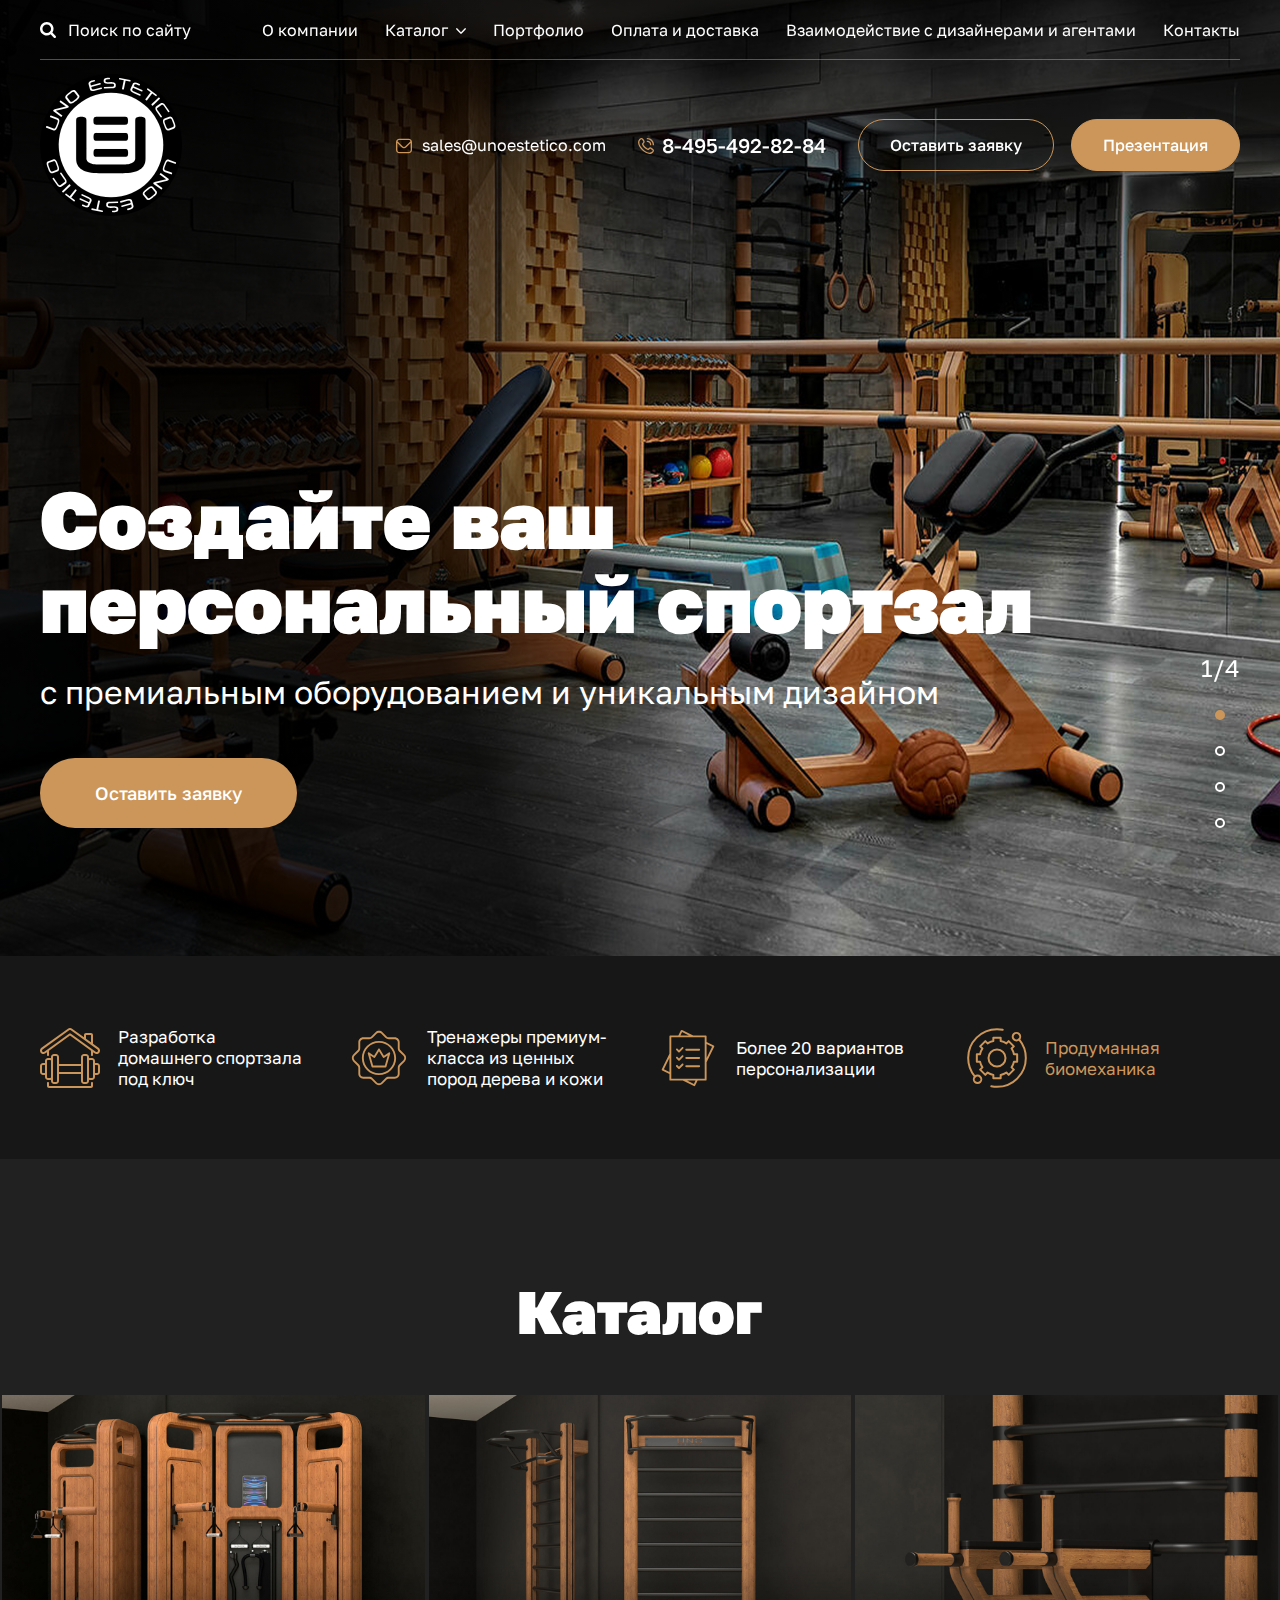
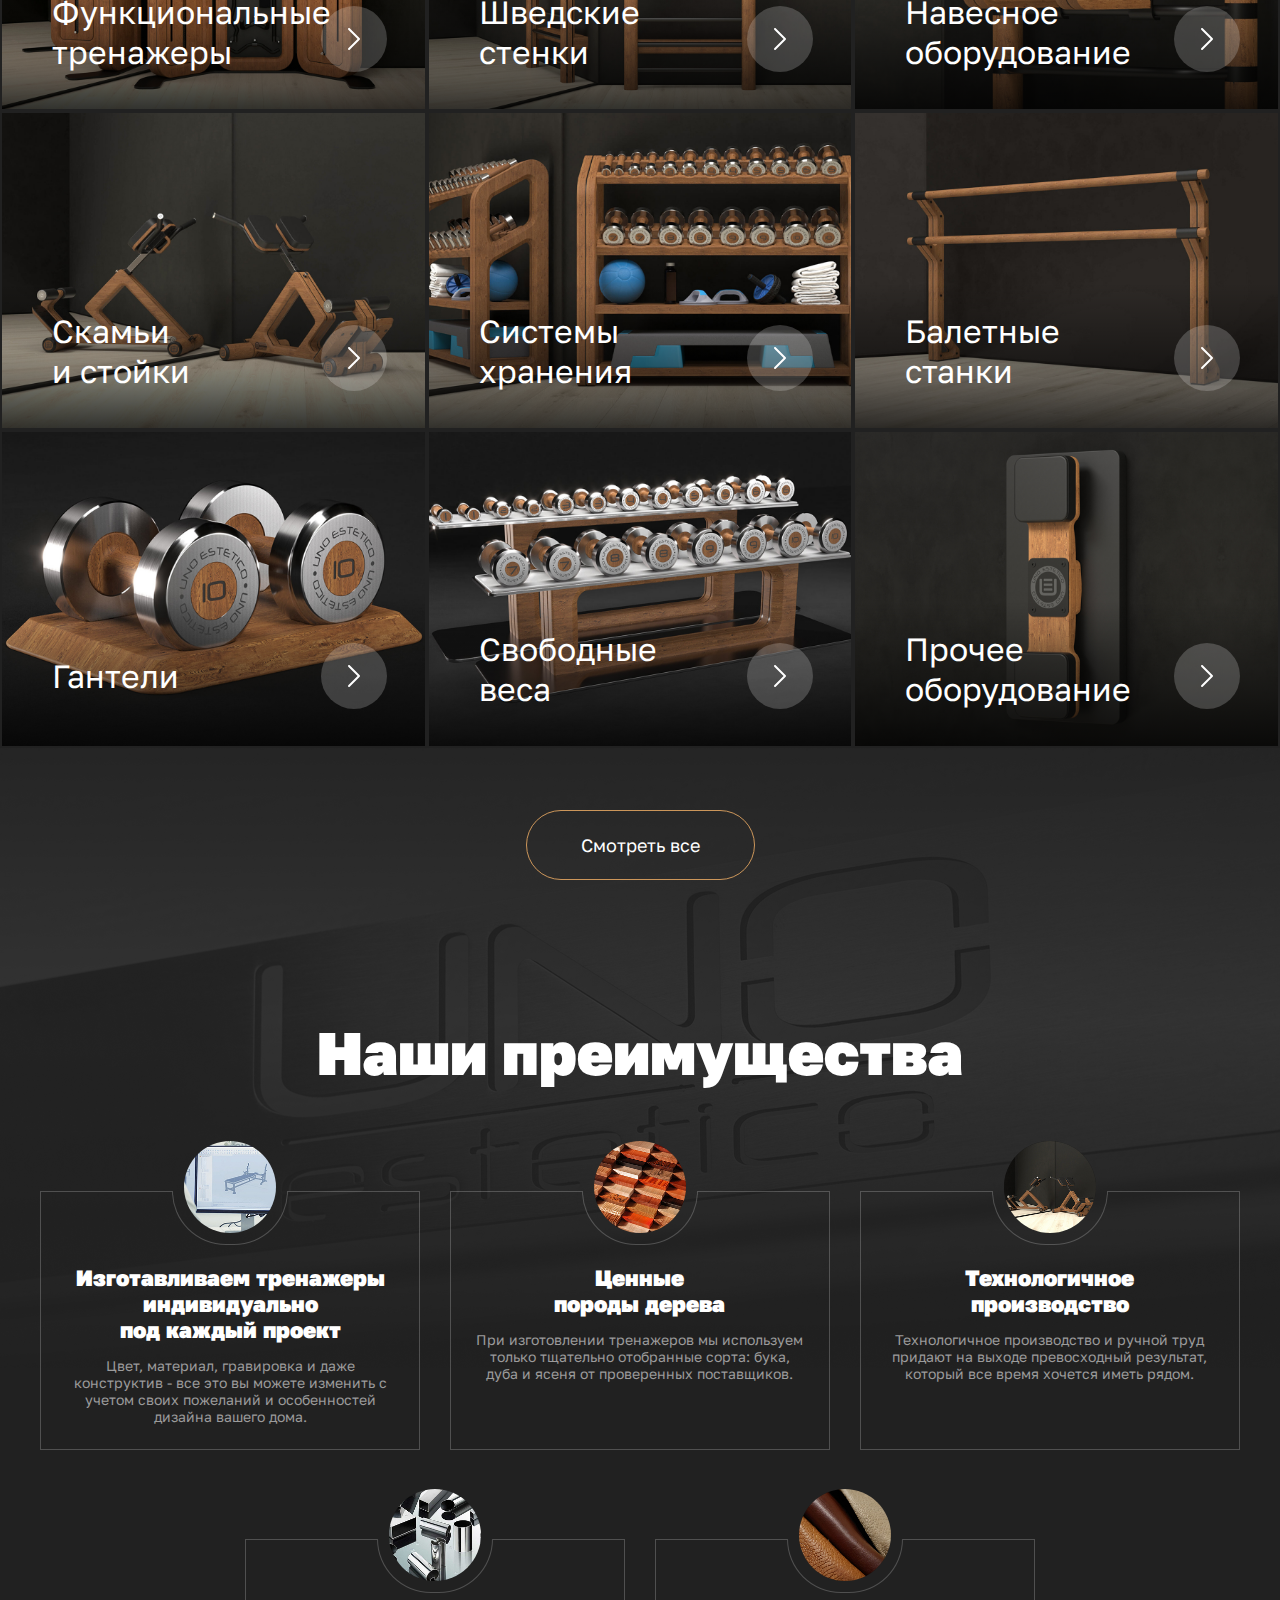
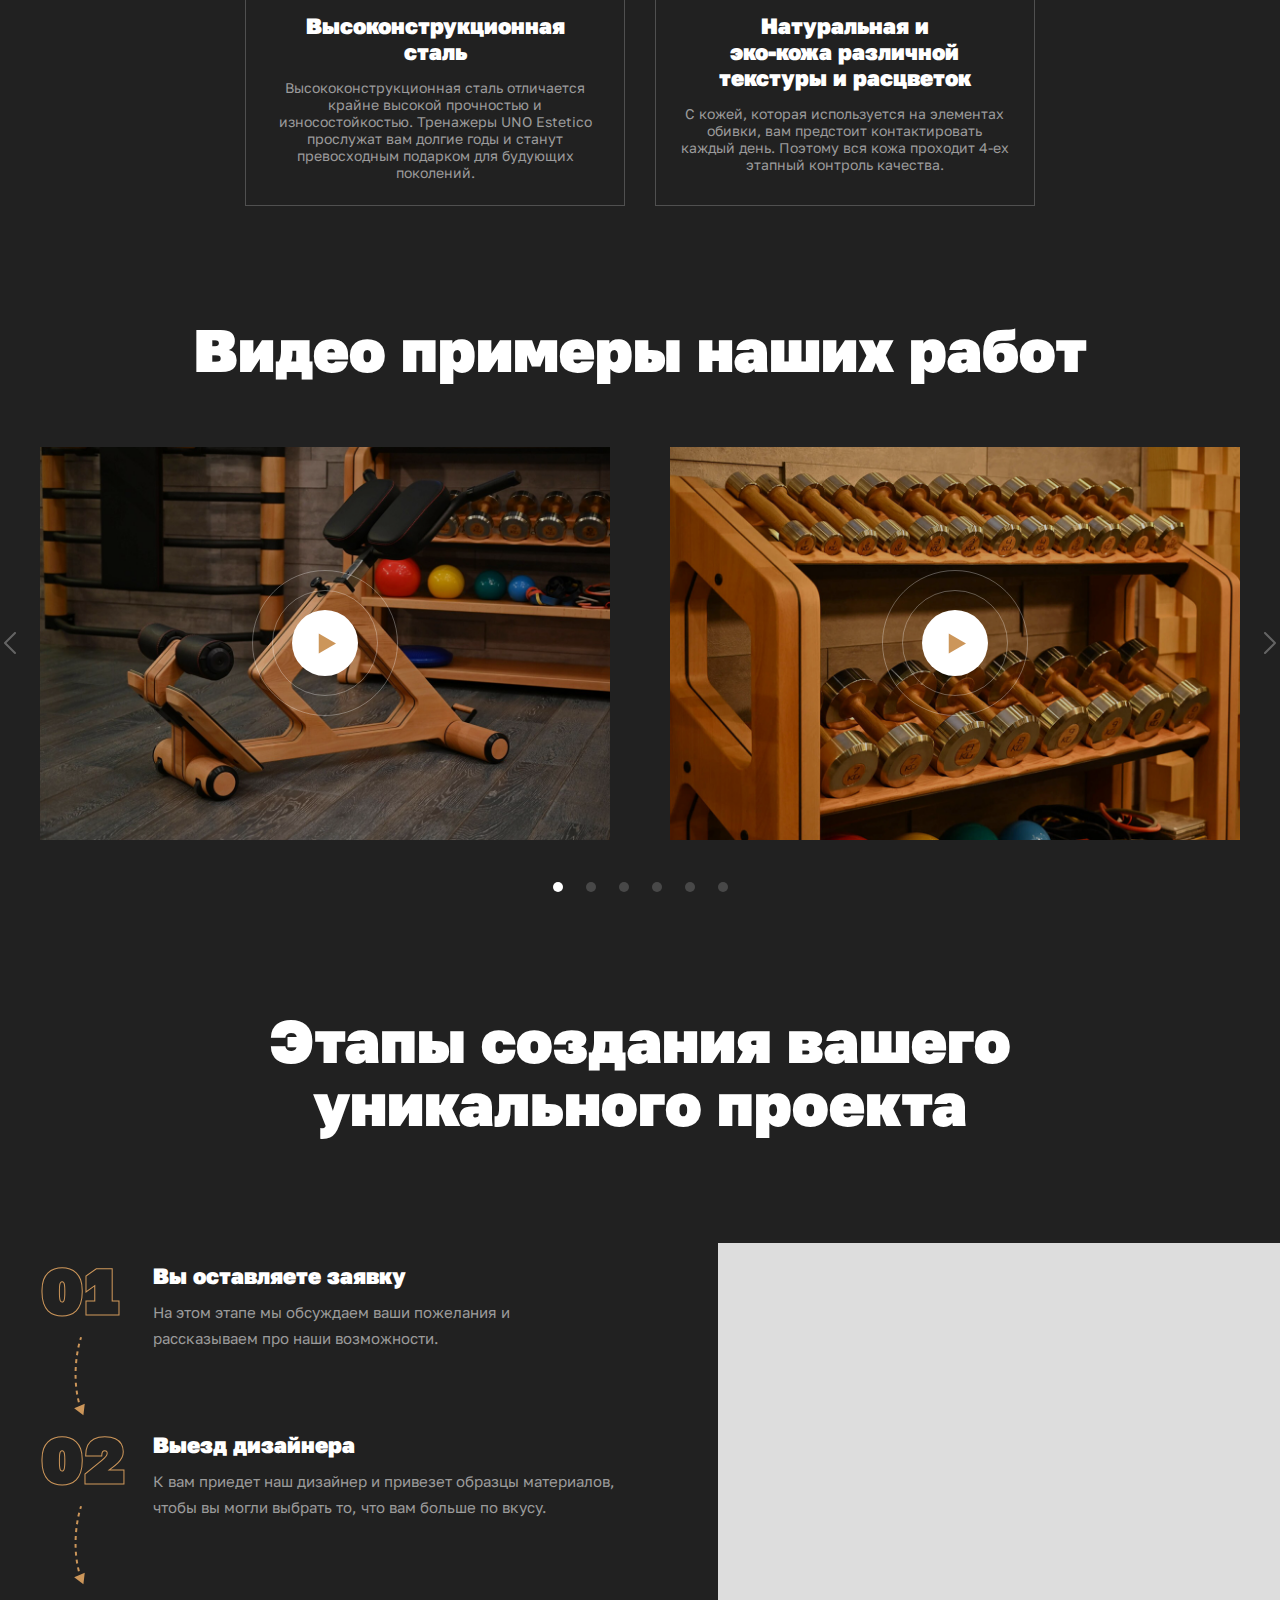
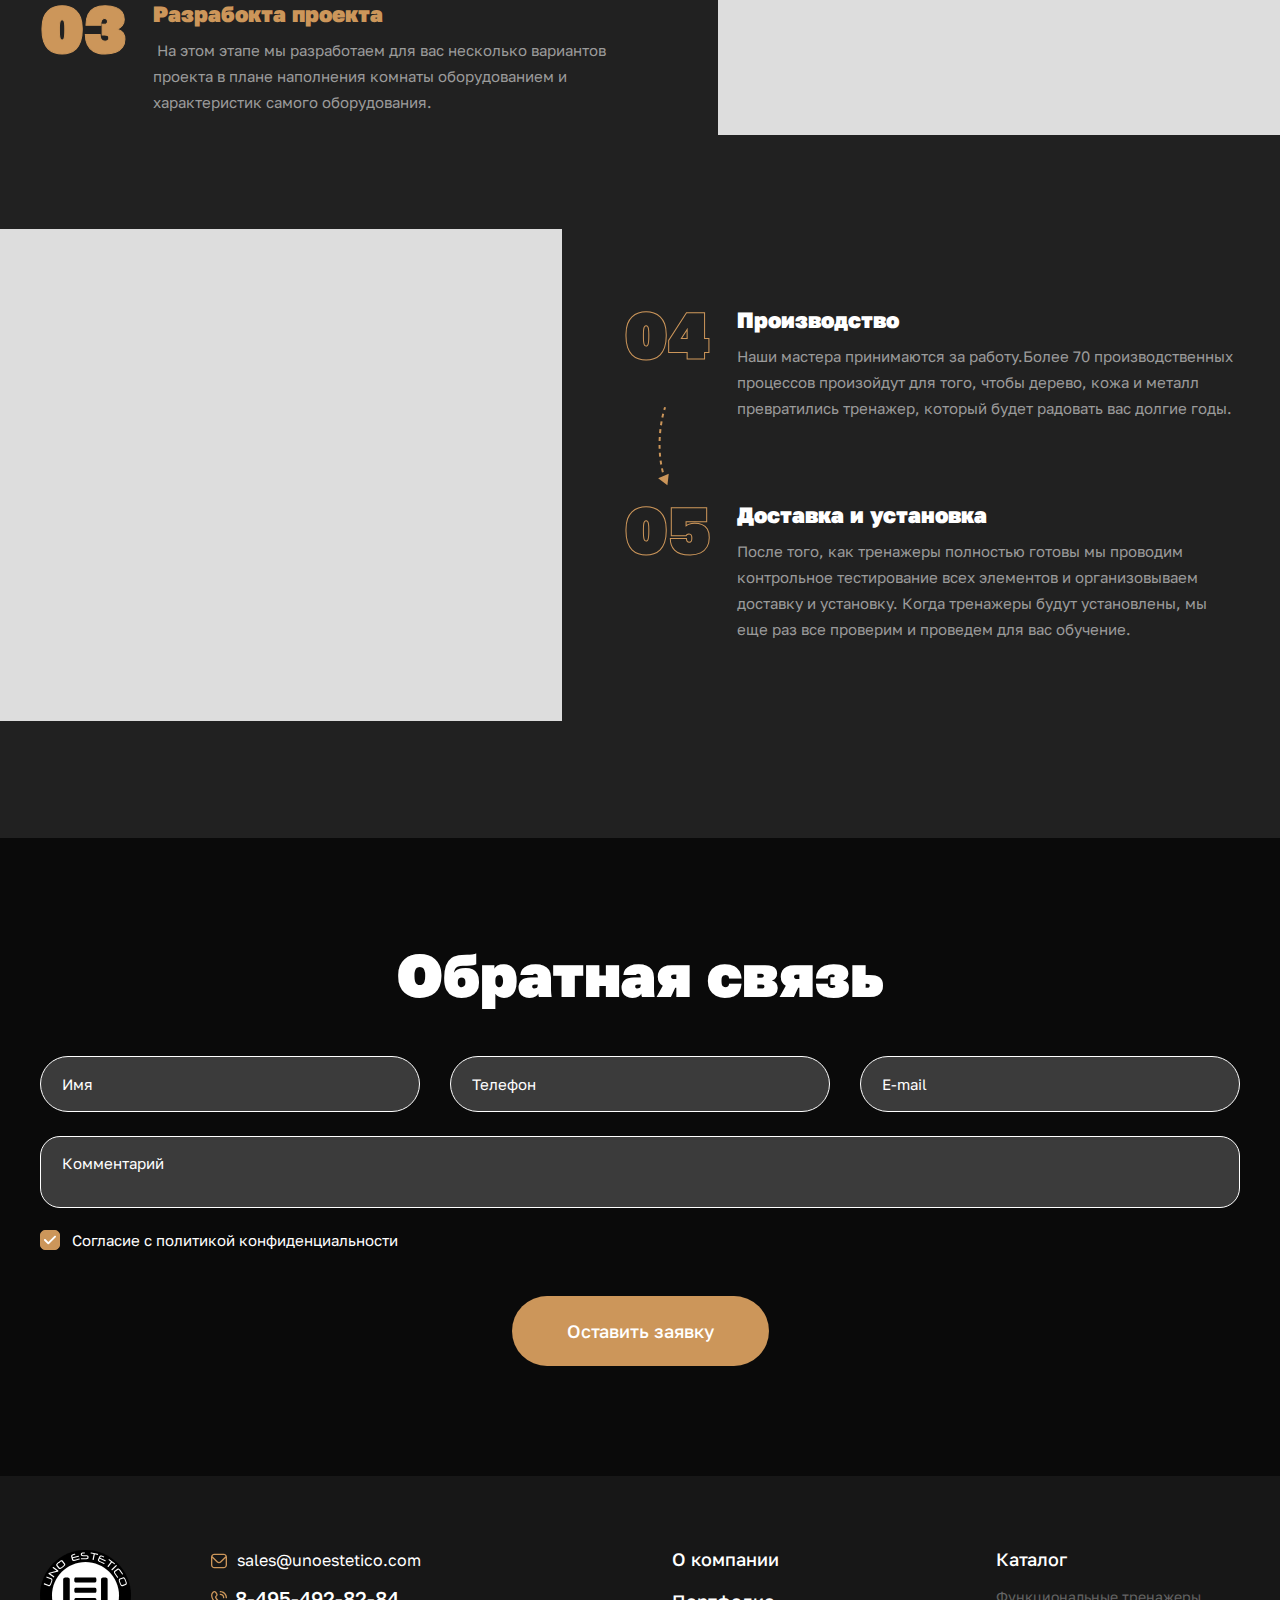
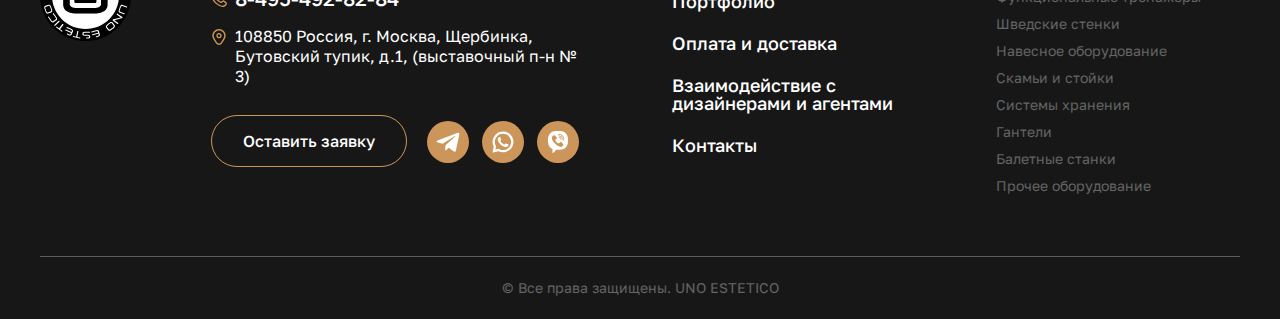
==== index.html @ 73f945d6 "Initial commit" ====
<!DOCTYPE html>
<html lang="ru">
	<head>
		<meta http-equiv="Content-Type" content="text/html; charset=utf-8">

		<!-- Adapting the page for mobile devices -->
		<meta name="viewport" content="width=device-width, initial-scale=1, maximum-scale=1">

		<!-- Prohibition of phone number recognition -->
		<meta name="format-detection" content="telephone=no">
		<meta name="SKYPE_TOOLBAR" content ="SKYPE_TOOLBAR_PARSER_COMPATIBLE">

		<!-- Page title -->
		<title>Заголовок страницы</title>

		<!-- Meta description -->
		<meta name="description" content="">

		<!-- Meta Keywords -->
		<meta name="keywords" content="">

		<!-- Changing the color of the mobile browser panel -->
		<meta name="msapplication-TileColor" content="#CC965A">
		<meta name="theme-color" content="#CC965A">

		<!-- Connecting fonts from Google -->
		<link rel="preconnect" href="https://fonts.googleapis.com">
		<link rel="preconnect" href="https://fonts.gstatic.com" crossorigin>
		<link href="https://fonts.googleapis.com/css2?family=Golos+Text:wght@400..900&display=swap" rel="stylesheet">

		<!-- Connecting style files -->
		<link rel="stylesheet" href="css/swiper-bundle.min.css">
		<link rel="stylesheet" href="css/swiper.css">
		<link rel="stylesheet" href="css/fancybox.css">
		<link rel="stylesheet" href="css/styles.css">

		<link rel="stylesheet" href="css/response_1279.css" media="print, (max-width: 1279px)">
		<link rel="stylesheet" href="css/response_1023.css" media="print, (max-width: 1023px)">
		<link rel="stylesheet" href="css/response_767.css" media="print, (max-width: 767px)">
		<link rel="stylesheet" href="css/response_479.css" media="(max-width: 479px)">
	</head>

	<body>
		<div class="wrap">
			<div class="main">
				<header class="absolute">
					<button class="mob_close_btn"></button>

					<div class="scroll">
						<div class="cont">
							<div class="row border">
								<form action="" class="search">
									<svg class="icon"><use xlink:href="images/sprite.svg#ic_search"></use></svg>

									<input type="text" name="" value="" class="input" placeholder="Поиск по сайту">
								</form>

								<nav class="menu">
									<div class="menu_item">
										<a href="/">О компании</a>
									</div>

									<div class="menu_item">
										<a href="/" class="sub_link">
											<span>Каталог</span>

											<svg class="arr"><use xlink:href="images/sprite.svg#ic_arr_ver2"></use></svg>
										</a>

										<div class="sub_menu">
											<div><a href="/">Функциональные тренажеры</a></div>

											<div><a href="/">Шведские стенки</a></div>

											<div><a href="/">Навесное оборудование</a></div>

											<div><a href="/">Скамьи и стойки</a></div>

											<div><a href="/">Системы хранения</a></div>

											<div><a href="/">Балетные станки</a></div>

											<div><a href="/">Гантели</a></div>

											<div><a href="/">Свободные веса</a></div>

											<div><a href="/">Прочее оборудование</a></div>
										</div>
									</div>

									<div class="menu_item">
										<a href="/">Портфолио</a>
									</div>

									<div class="menu_item">
										<a href="/">Оплата и доставка</a>
									</div>

									<div class="menu_item">
										<a href="/">Взаимодействие с дизайнерами и агентами</a>
									</div>

									<div class="menu_item">
										<a href="/">Контакты</a>
									</div>
								</nav>
							</div>

							<div class="row">
								<div class="logo">
									<img src="images/logo.svg" alt="">
								</div>

								<div class="email">
									<svg class="icon"><use xlink:href="images/sprite.svg#ic_email"></use></svg>

									<div>
										<div><a href="mailto:sales@unoestetico.com">sales@unoestetico.com</a></div>
									</div>
								</div>

								<div class="phone">
									<svg class="icon"><use xlink:href="images/sprite.svg#ic_phone"></use></svg>

									<div>
										<div><a href="tel:8-495-492-82-84">8-495-492-82-84</a></div>
									</div>
								</div>

								<div class="btns">
									<button class="btn border modal_btn" data-modal="order_modal">Оставить заявку</button>

									<button class="btn">Презентация</button>
								</div>
							</div>
						</div>
					</div>
				</header>


				<section class="mob_header absolute">
					<div class="cont">
						<div class="row">
							<form action="" class="search">
								<svg class="icon"><use xlink:href="images/sprite.svg#ic_search"></use></svg>

								<input type="text" name="" value="" class="input" placeholder="Поиск по сайту">
							</form>

							<div class="email">
								<svg class="icon"><use xlink:href="images/sprite.svg#ic_email"></use></svg>

								<div>
									<div><a href="mailto:sales@unoestetico.com">sales@unoestetico.com</a></div>
								</div>
							</div>

							<div class="phone">
								<svg class="icon"><use xlink:href="images/sprite.svg#ic_phone"></use></svg>

								<div>
									<div><a href="tel:8-495-492-82-84">8-495-492-82-84</a></div>
								</div>
							</div>
						</div>

						<div class="row">
							<div class="logo">
								<img src="images/logo.svg" alt="">
							</div>

							<div class="btns">
								<button class="btn border modal_btn" data-modal="order_modal">Оставить заявку</button>

								<button class="btn">Презентация</button>
							</div>

							<button class="mob_menu_btn">
								<span></span>
							</button>
						</div>
					</div>
				</section>


				<section class="main_slider">
					<div class="swiper">
						<div class="swiper-wrapper">
							<div class="swiper-slide">
								<div class="cont">
									<div class="data">
										<div class="title">Создайте ваш персональный спортзал</div>

										<div class="desc">с премиальным оборудованием и уникальным дизайном</div>

										<button class="btn modal_btn" data-modal="order_modal">Оставить заявку</button>
									</div>
								</div>

								<img src="images/tmp/main_slider_img.jpg" alt="" class="img" loading="lazy">
							</div>

							<div class="swiper-slide">
								<div class="cont">
									<div class="data">
										<div class="title">Создайте ваш персональный спортзал</div>

										<div class="desc">с премиальным оборудованием и уникальным дизайном</div>

										<button class="btn modal_btn" data-modal="order_modal">Оставить заявку</button>
									</div>
								</div>

								<img src="images/tmp/main_slider_img.jpg" alt="" class="img" loading="lazy">
							</div>

							<div class="swiper-slide">
								<div class="cont">
									<div class="data">
										<div class="title">Создайте ваш персональный спортзал</div>

										<div class="desc">с премиальным оборудованием и уникальным дизайном</div>

										<button class="btn modal_btn" data-modal="order_modal">Оставить заявку</button>
									</div>
								</div>

								<img src="images/tmp/main_slider_img.jpg" alt="" class="img" loading="lazy">
							</div>

							<div class="swiper-slide">
								<div class="cont">
									<div class="data">
										<div class="title">Создайте ваш персональный спортзал</div>

										<div class="desc">с премиальным оборудованием и уникальным дизайном</div>

										<button class="btn modal_btn" data-modal="order_modal">Оставить заявку</button>
									</div>
								</div>

								<img src="images/tmp/main_slider_img.jpg" alt="" class="img" loading="lazy">
							</div>
						</div>

						<div class="controls">
							<div class="count">
								<span class="current">1</span>/<span class="total">1</span>
							</div>

							<div class="swiper-pagination"></div>
						</div>
					</div>
				</section>


				<section class="for_what">
					<div class="cont">
						<div class="row">
							<div class="item">
								<div class="icon">
									<img src="images/tmp/ic_for_what1.svg" alt="" loading="lazy">
								</div>

								<div>Разработка домашнего спортзала под ключ</div>
							</div>

							<div class="item">
								<div class="icon">
									<img src="images/tmp/ic_for_what2.svg" alt="" loading="lazy">
								</div>

								<div>Тренажеры премиум-класса из ценных пород дерева и кожи</div>
							</div>

							<div class="item">
								<div class="icon">
									<img src="images/tmp/ic_for_what3.svg" alt="" loading="lazy">
								</div>

								<div>Более 20 вариантов персонализации</div>
							</div>

							<div class="item color">
								<div class="icon">
									<img src="images/tmp/ic_for_what4.svg" alt="" loading="lazy">
								</div>

								<div>Продуманная биомеханика</div>
							</div>
						</div>
					</div>
				</section>


				<section class="catalog">
					<div class="cont">
						<div class="block_head center">
							<div class="title">Каталог</div>
						</div>
					</div>

					<div class="row">
						<a href="/" class="category">
							<div class="thumb">
								<img src="images/tmp/category_thumb1.jpg" alt="" loading="lazy">
							</div>

							<div class="name">
								<span>Функциональные тренажеры</span>

								<div class="icon">
									<svg><use xlink:href="images/sprite.svg#ic_arr_hor"></use></svg>
								</div>
							</div>
						</a>

						<a href="/" class="category">
							<div class="thumb">
								<img src="images/tmp/category_thumb2.jpg" alt="" loading="lazy">
							</div>

							<div class="name">
								<span>Шведские<br> стенки</span>

								<div class="icon">
									<svg><use xlink:href="images/sprite.svg#ic_arr_hor"></use></svg>
								</div>
							</div>
						</a>

						<a href="/" class="category">
							<div class="thumb">
								<img src="images/tmp/category_thumb3.jpg" alt="" loading="lazy">
							</div>

							<div class="name">
								<span>Навесное оборудование</span>

								<div class="icon">
									<svg><use xlink:href="images/sprite.svg#ic_arr_hor"></use></svg>
								</div>
							</div>
						</a>

						<a href="/" class="category">
							<div class="thumb">
								<img src="images/tmp/category_thumb4.jpg" alt="" loading="lazy">
							</div>

							<div class="name">
								<span>Скамьи<br> и стойки</span>

								<div class="icon">
									<svg><use xlink:href="images/sprite.svg#ic_arr_hor"></use></svg>
								</div>
							</div>
						</a>

						<a href="/" class="category">
							<div class="thumb">
								<img src="images/tmp/category_thumb5.jpg" alt="" loading="lazy">
							</div>

							<div class="name">
								<span>Системы<br> хранения</span>

								<div class="icon">
									<svg><use xlink:href="images/sprite.svg#ic_arr_hor"></use></svg>
								</div>
							</div>
						</a>

						<a href="/" class="category">
							<div class="thumb">
								<img src="images/tmp/category_thumb6.jpg" alt="" loading="lazy">
							</div>

							<div class="name">
								<span>Балетные<br> станки</span>

								<div class="icon">
									<svg><use xlink:href="images/sprite.svg#ic_arr_hor"></use></svg>
								</div>
							</div>
						</a>

						<a href="/" class="category">
							<div class="thumb">
								<img src="images/tmp/category_thumb7.jpg" alt="" loading="lazy">
							</div>

							<div class="name">
								<span>Гантели</span>

								<div class="icon">
									<svg><use xlink:href="images/sprite.svg#ic_arr_hor"></use></svg>
								</div>
							</div>
						</a>

						<a href="/" class="category">
							<div class="thumb">
								<img src="images/tmp/category_thumb8.jpg" alt="" loading="lazy">
							</div>

							<div class="name">
								<span>Свободные<br> веса</span>

								<div class="icon">
									<svg><use xlink:href="images/sprite.svg#ic_arr_hor"></use></svg>
								</div>
							</div>
						</a>

						<a href="/" class="category">
							<div class="thumb">
								<img src="images/tmp/category_thumb9.jpg" alt="" loading="lazy">
							</div>

							<div class="name">
								<span>Прочее оборудование</span>

								<div class="icon">
									<svg><use xlink:href="images/sprite.svg#ic_arr_hor"></use></svg>
								</div>
							</div>
						</a>
					</div>

					<div class="cont">
						<div class="all_link">
							<a href="/">Смотреть все</a>
						</div>
					</div>
				</section>


				<section class="advantages">
					<div class="cont">
						<div class="block_head center">
							<div class="title">Наши преимущества</div>
						</div>

						<div class="row">
							<div class="item">
								<div class="thumb">
									<img src="images/tmp/advantages_thumb1.jpg" alt="" loading="lazy">
								</div>

								<div class="name">Изготавливаем тренажеры индивидуально<br> под каждый проект</div>

								<div class="desc">Цвет, материал, гравировка и даже конструктив - все это вы можете изменить с учетом своих пожеланий и особенностей дизайна вашего дома.</div>
							</div>

							<div class="item">
								<div class="thumb">
									<img src="images/tmp/advantages_thumb2.jpg" alt="" loading="lazy">
								</div>

								<div class="name">Ценные<br> породы дерева</div>

								<div class="desc">При изготовлении тренажеров мы используем только тщательно отобранные сорта: бука, дуба и ясеня от проверенных поставщиков.</div>
							</div>

							<div class="item">
								<div class="thumb">
									<img src="images/tmp/advantages_thumb3.jpg" alt="" loading="lazy">
								</div>

								<div class="name">Технологичное<br> производство</div>

								<div class="desc">Технологичное производство и ручной труд придают на выходе превосходный результат, который все время хочется иметь рядом.</div>
							</div>

							<div class="item">
								<div class="thumb">
									<img src="images/tmp/advantages_thumb4.jpg" alt="" loading="lazy">
								</div>

								<div class="name">Высоконструкционная<br> сталь</div>

								<div class="desc">Высококонструкционная сталь отличается крайне высокой прочностью и износостойкостью. Тренажеры UNO Estetico прослужат вам долгие годы и станут превосходным подарком для будующих поколений.</div>
							</div>

							<div class="item">
								<div class="thumb">
									<img src="images/tmp/advantages_thumb5.jpg" alt="" loading="lazy">
								</div>

								<div class="name">Натуральная и<br> эко-кожа различной<br> текстуры и расцветок</div>

								<div class="desc">С кожей, которая используется на элементах обивки, вам предстоит контактировать каждый день. Поэтому вся кожа проходит 4-ех этапный контроль качества.</div>
							</div>
						</div>
					</div>

					<img src="images/tmp/bg_advantages.jpg" alt="" loading="lazy" class="bg">
				</section>


				<section class="video_gallery">
					<div class="cont">
						<div class="block_head center">
							<div class="title">Видео примеры наших работ</div>
						</div>

						<div class="swiper">
							<div class="swiper-wrapper">
								<div class="swiper-slide">
									<a href="" class="link fancy_img">
										<img src="images/tmp/video_gallery_thumb1.jpg" alt="" loading="lazy">

										<div class="icon">
											<svg><use xlink:href="images/sprite.svg#ic_video_play"></use></svg>
										</div>
									</a>
								</div>

								<div class="swiper-slide">
									<a href="" class="link fancy_img">
										<img src="images/tmp/video_gallery_thumb2.jpg" alt="" loading="lazy">

										<div class="icon">
											<svg><use xlink:href="images/sprite.svg#ic_video_play"></use></svg>
										</div>
									</a>
								</div>

								<div class="swiper-slide">
									<a href="" class="link fancy_img">
										<img src="images/tmp/video_gallery_thumb1.jpg" alt="" loading="lazy">

										<div class="icon">
											<svg><use xlink:href="images/sprite.svg#ic_video_play"></use></svg>
										</div>
									</a>
								</div>

								<div class="swiper-slide">
									<a href="" class="link fancy_img">
										<img src="images/tmp/video_gallery_thumb2.jpg" alt="" loading="lazy">

										<div class="icon">
											<svg><use xlink:href="images/sprite.svg#ic_video_play"></use></svg>
										</div>
									</a>
								</div>

								<div class="swiper-slide">
									<a href="" class="link fancy_img">
										<img src="images/tmp/video_gallery_thumb1.jpg" alt="" loading="lazy">

										<div class="icon">
											<svg><use xlink:href="images/sprite.svg#ic_video_play"></use></svg>
										</div>
									</a>
								</div>

								<div class="swiper-slide">
									<a href="" class="link fancy_img">
										<img src="images/tmp/video_gallery_thumb2.jpg" alt="" loading="lazy">

										<div class="icon">
											<svg><use xlink:href="images/sprite.svg#ic_video_play"></use></svg>
										</div>
									</a>
								</div>
							</div>

							<button class="swiper-button-prev">
								<svg class="icon"><use xlink:href="images/sprite.svg#ic_arr_hor"></use></svg>
							</button>

							<button class="swiper-button-next">
								<svg class="icon"><use xlink:href="images/sprite.svg#ic_arr_hor"></use></svg>
							</button>

							<div class="swiper-pagination"></div>
						</div>
					</div>
				</section>


				<section class="steps">
					<div class="cont">
						<div class="block_head center">
							<div class="title">Этапы создания вашего<br> уникального проекта</div>
						</div>
					</div>

					<div class="block">
						<div class="cont">
							<div class="data">
								<div class="step">
									<div class="number">01</div>

									<div>
										<div class="name">Вы оставляете заявку</div>

										<div class="desc">На этом этапе мы обсуждаем ваши пожелания и<br> рассказываем про наши возможности.</div>
									</div>
								</div>

								<div class="step">
									<div class="number">02</div>

									<div>
										<div class="name">Выезд дизайнера</div>

										<div class="desc">К вам приедет наш дизайнер и привезет образцы материалов, чтобы вы могли выбрать то, что вам больше по вкусу.</div>
									</div>
								</div>

								<div class="step">
									<div class="number fill">03</div>

									<div>
										<div class="name color">Разрабокта проекта</div>

										<div class="desc"> На этом этапе мы разработаем для вас несколько вариантов проекта в плане наполнения комнаты оборудованием и характеристик самого оборудования.</div>
									</div>
								</div>
							</div>
						</div>

						<div class="image right">
							<img src="images/tmp/steps_img1.jpg" alt="" loading="lazy">
						</div>
					</div>

					<div class="block">
						<div class="cont">
							<div class="data right">
								<div class="step">
									<div class="number">04</div>

									<div>
										<div class="name">Производство</div>

										<div class="desc">Наши мастера принимаются за работу.Более 70 производственных процессов произойдут для того, чтобы дерево, кожа и металл превратились тренажер, который будет радовать вас долгие годы.</div>
									</div>
								</div>

								<div class="step">
									<div class="number">05</div>

									<div>
										<div class="name">Доставка и установка</div>

										<div class="desc">После того, как тренажеры полностью готовы мы проводим контрольное тестирование всех элементов и организовываем доставку и установку. Когда тренажеры будут установлены, мы еще раз все проверим и проведем для вас обучение.</div>
									</div>
								</div>
							</div>
						</div>

						<div class="image">
							<img src="images/tmp/steps_img2.jpg" alt="" loading="lazy">
						</div>
					</div>

					<img src="images/tmp/bg_steps.jpg" alt="" loading="lazy" class="bg">
				</section>


				<section class="feedback">
					<div class="cont">
						<div class="block_head center">
							<div class="title">Обратная связь</div>
						</div>

						<form action="" class="form">
							<div class="columns">
								<div class="line width1of3">
									<div class="field">
										<input type="text" name="" value="" class="input" placeholder="Имя">
									</div>
								</div>

								<div class="line width1of3">
									<div class="field">
										<input type="tel" name="" value="" class="input" placeholder="Телефон">
									</div>
								</div>

								<div class="line width1of3">
									<div class="field">
										<input type="email" name="" value="" class="input" placeholder="E-mail">
									</div>
								</div>
							</div>

							<div class="line">
								<div class="field">
									<textarea name="" placeholder="Комментарий"></textarea>
								</div>
							</div>

							<div class="line agree">
								<div class="field">
									<label class="checkbox">
										<input type="checkbox" name="agree" checked>

										<div class="check">
											<svg><use xlink:href="images/sprite.svg#ic_check"></use></svg>
										</div>

										<div>Согласие с политикой конфиденциальности</div>
									</label>
								</div>
							</div>

							<div class="submit">
								<button type="submit" class="submit_btn">Оставить заявку</button>
							</div>
						</form>
					</div>

					<img src="images/tmp/bg_feedback.jpg" alt="" class="bg" loading="lazy">
				</section>
			</div>


			<footer>
				<div class="buttonUp">
					<button class="btn">
						<svg class="icon"><use xlink:href="images/sprite.svg#ic_arr_ver"></use></svg>
					</button>
				</div>

				<div class="data">
					<div class="cont row">
						<div class="logo">
							<img src="images/logo.svg" alt="">
						</div>

						<div class="contacts">
							<div class="email">
								<svg class="icon"><use xlink:href="images/sprite.svg#ic_email"></use></svg>

								<div>
									<div><a href="mailto:sales@unoestetico.com">sales@unoestetico.com</a></div>
								</div>
							</div>

							<div class="phone">
								<svg class="icon"><use xlink:href="images/sprite.svg#ic_phone"></use></svg>

								<div>
									<div><a href="tel:8-495-492-82-84">8-495-492-82-84</a></div>
								</div>
							</div>

							<div class="location">
								<svg class="icon"><use xlink:href="images/sprite.svg#ic_location"></use></svg>

								<div>108850 Россия, г. Москва, Щербинка, Бутовский тупик, д.1, (выставочный п-н № 3)</div>
							</div>

							<button class="btn border modal_btn" data-modal="order_modal">Оставить заявку</button>

							<div class="messengers">
								<a href="/" target="_blank" rel="noopener nofollow" class="tg_link">
									<svg class="icon"><use xlink:href="images/sprite.svg#ic_tg"></use></svg>
								</a>

								<a href="/" target="_blank" rel="noopener nofollow" class="whatsapp_link">
									<svg class="icon"><use xlink:href="images/sprite.svg#ic_whatsapp"></use></svg>
								</a>

								<a href="/" target="_blank" rel="noopener nofollow" class="viber_link">
									<svg class="icon"><use xlink:href="images/sprite.svg#ic_viber"></use></svg>
								</a>
							</div>
						</div>

						<div class="menu">
							<div><a href="/">О компании</a></div>

							<div><a href="/">Портфолио</a></div>

							<div><a href="/">Оплата и доставка</a></div>

							<div><a href="/">Взаимодействие с дизайнерами и агентами</a></div>

							<div><a href="/">Контакты</a></div>
						</div>

						<div class="links">
							<div class="title">
								<a href="/">Каталог</a>
							</div>

							<div class="items">
								<div><a href="/">Функциональные тренажеры</a></div>

								<div><a href="/">Шведские стенки</a></div>

								<div><a href="/">Навесное оборудование</a></div>

								<div><a href="/">Скамьи и стойки</a></div>

								<div><a href="/">Системы хранения</a></div>

								<div><a href="/">Гантели</a></div>

								<div><a href="/">Балетные станки</a></div>

								<div><a href="/">Прочее оборудование</a></div>
							</div>
						</div>
					</div>
				</div>

				<div class="bottom">
					<div class="cont">
						<div class="copyright">&copy; Все права защищены. UNO ESTETICO</div>
					</div>
				</div>
			</footer>


			<div class="overlay"></div>
		</div>


		<section class="modal" id="order_modal">
			<div class="modal_title">Оставить заявку</div>

			<form action="" class="form">
				<div class="line">
					<div class="field">
						<input type="text" name="" value="" class="input" placeholder="Имя">
					</div>
				</div>

				<div class="line">
					<div class="field">
						<input type="tel" name="" value="" class="input" placeholder="Телефон">
					</div>
				</div>

				<div class="line">
					<div class="field">
						<input type="email" name="" value="" class="input" placeholder="E-mail">
					</div>
				</div>

				<div class="line agree">
					<div class="field">
						<label class="checkbox">
							<input type="checkbox" name="agree" checked>

							<div class="check">
								<svg><use xlink:href="images/sprite.svg#ic_check"></use></svg>
							</div>

							<div>Согласие с политикой конфиденциальности</div>
						</label>
					</div>
				</div>

				<div class="submit">
					<button type="submit" class="submit_btn">Оставить заявку</button>
				</div>
			</form>
		</section>


		<!-- Connecting javascript files -->
		<script src="js/jquery-3.6.3.min.js"></script>
		<script src="js/functions.js"></script>
		<script src="js/swiper-bundle.min.js"></script>
		<script src="js/fancybox.js"></script>
		<script src="js/imask.js"></script>
		<script src="js/scripts.js"></script>
	</body>
</html>
---- css/styles.css ----
/*-----------
    Fonts
-----------*/
@font-face
{
    font-family: 'AA Bebas Neue';
    font-weight: normal;
    font-style: normal;

    font-display: swap;
    src: url('../fonts/AABebasNeue.woff2') format('woff2'),
    url('../fonts/AABebasNeue.woff') format('woff'),
    url('../fonts/AABebasNeue.ttf') format('truetype');
}



/*------------------
    Reset styles
------------------*/
*
{
    box-sizing: border-box;
    margin: 0;
    padding: 0;

    scroll-margin-top: 80px;
}

*:before,
*:after
{
    box-sizing: border-box;
}

html
{
    scroll-behavior: smooth;
    -webkit-font-smoothing: antialiased;
    -moz-osx-font-smoothing: grayscale;
        -ms-text-size-adjust: 100%;
    -webkit-text-size-adjust: 100%;
}

body
{
    margin: 0;

    overscroll-behavior: none;
    -webkit-tap-highlight-color: transparent;
    -webkit-overflow-scrolling: touch;
    text-rendering: optimizeLegibility;
    text-decoration-skip: objects;
}

img
{
    border-style: none;
}

textarea
{
    overflow: auto;
}

input,
textarea,
input:active,
textarea:active,
button
{
    margin: 0;

    -webkit-border-radius: 0;
            border-radius: 0;
         outline: none transparent !important;
    box-shadow: none;

    -webkit-appearance: none;
            appearance: none;
    -moz-outline: none !important;
}

input::-webkit-outer-spin-button,
input::-webkit-inner-spin-button
{
    margin: 0;

    -webkit-appearance: none;
}

input[type=number]
{
    -moz-appearance: textfield;
}

:focus
{
    outline: 0;
}

:hover,
:active
{
    -webkit-tap-highlight-color: rgba(0, 0, 0, 0);
    -webkit-touch-callout: none;
}


::-ms-clear
{
    display: none;
}



/*-------------------
    Global styles
-------------------*/
:root
{
    --bg: #212121;
    --scroll_width: 17px;
    --text_color: #fff;
    --primary_color: #cc965a;
    --font_size: 18px;
    --font_size_title: 60px;
    --font_size_title_small: 42px;
    --font_family: 'Golos Text', 'Arial', sans-serif;
    --font_family2: 'AA Bebas Neue', 'Arial', sans-serif;
}


::selection
{
    color: #fff;
    background: var(--primary_color);
}

::-moz-selection
{
    color: #fff;
    background: var(--primary_color);
}



html
{
    height: 100%;
    min-height: -moz-available;
    min-height: -webkit-fill-available;
    min-height:         fill-available;
}


html.custom_scroll ::-webkit-scrollbar
{
    width: 10px;
    height: 10px;

    background-color: var(--bg);
}


html.custom_scroll ::-webkit-scrollbar-thumb
{
    background-color: var(--primary_color);
}


body
{
    font-family: var(--font_family);
    font-size: var(--font_size);
    font-weight: 400;
    line-height: normal;

    height: 100%;
    min-height: -moz-available;
    min-height: -webkit-fill-available;
    min-height:         fill-available;

    color: var(--text_color);
}


body.lock
{
    overflow: hidden;
}


button
{
    font-family: inherit;
    font-size: inherit;
    font-weight: inherit;
    line-height: inherit;

    display: inline-block;

    cursor: pointer;
    vertical-align: top;

    color: inherit;
    border: none;
    background: none;
}


.wrap
{
    position: relative;
    z-index: 9;

    display: flex;
    overflow: clip;
    flex-direction: column;

    min-height: 100%;

    background: var(--bg);
}


.wrap > .main
{
    position: relative;

    display: flex;
    flex: 1 0 auto;
    flex-direction: column;
}


.cont
{
    width: 100%;
    max-width: 1248px;
    margin: 0 auto;
    padding: 0 24px;
}


.row
{
    display: flex;
    align-content: flex-start;
    align-items: flex-start;
    flex-wrap: wrap;
    justify-content: flex-start;
}



.modal_btn > *
{
    pointer-events: none;
}



.overlay
{
    position: fixed;
    z-index: 100;
    top: 0;
    left: 0;

    display: none;

    width: 100%;
    height: 100%;

    opacity: .65;
    background: #000;
}



/*--------------
    Fancybox
--------------*/
.fancybox__backdrop
{
    background: rgba(0, 0, 0, .6);
}


.fancybox__slide
{
    padding: 40px;
}


.fancybox__content > .f-button.is-close-btn,
.is-compact .fancybox__content > .f-button.is-close-btn
{
    top: 9px;
    right: 8px;

    opacity: 1;

    --f-button-width: 37px;
    --f-button-height: 37px;
    --f-button-border-radius: 0;
    --f-button-color: #606060;
    --f-button-hover-color: var(--primary_color);
    --f-button-svg-width: 17px;
    --f-button-svg-height: 17px;
    --f-button-bg: transparent;
    --f-button-hover-bg: transparent;
    --f-button-active-bg: transparent;
}


.fancybox__content > .f-button.is-close-btn svg
{
    stroke: none;
}



/*--------------
    ButtonUp
--------------*/
.buttonUp
{
    position: absolute;
    z-index: 9;
    top: -24px;
    right: 50%;

    margin-right: -722px;
}


.buttonUp .btn
{
    display: flex;
    align-content: center;
    align-items: center;
    flex-wrap: wrap;
    justify-content: center;

    width: 66px;
    height: 66px;

    color: #fff;
    border-radius: 50%;
    background: var(--primary_color);
}


.buttonUp .btn .icon
{
    display: block;

    width: 32px;
    height: 32px;
}



/*----------------
    Pagination
----------------*/
.pagination
{
    display: flex;
    align-content: center;
    align-items: center;
    flex-wrap: wrap;
    justify-content: center;

    margin-top: 59px;

    gap: 13px;
}


.pagination a,
.pagination .sep
{
    display: flex;
    align-content: center;
    align-items: center;
    flex-wrap: wrap;
    justify-content: center;

    width: 53px;
    height: 53px;

    transition: background .2s linear;
    text-align: center;
    text-decoration: none;

    color: currentColor;
    border-radius: 50%;
    background: rgba(255, 255, 255, .20);
}


.pagination a:hover,
.pagination a.active
{
    background: var(--primary_color);
}


.pagination .prev .icon,
.pagination .next .icon
{
    display: block;

    width: 26px;
    height: 26px;
}


.pagination .next .icon
{
    transform: rotate(180deg);
}



/*------------
    Header
------------*/
header
{
    position: relative;
    z-index: 9;
    top: 0;
    left: 0;

    width: 100%;
    padding-top: 20px;
}


header.absolute
{
    position: absolute;
}



header .mob_close_btn
{
    position: absolute;
    top: 0;
    left: 100%;

    display: none;

    width: 50px;
    height: 50px;
}


header .mob_close_btn:before,
header .mob_close_btn:after
{
    position: absolute;
    top: 0;
    right: 0;
    bottom: 0;
    left: 0;

    display: block;

    width: 50%;
    height: 2px;
    margin: auto;

    content: '';
    transform: rotate(45deg);

    background: #fff;
}


header .mob_close_btn:after
{
    transform: rotate(-45deg);
}


header.show .mob_close_btn
{
    display: block;
}



header .row
{
    align-content: center;
    align-items: center;
    justify-content: space-between;
}


header .row.border
{
    padding-bottom: 19px;

    border-bottom: 1px solid rgba(255, 255, 255, .30);
}


header .row + .row
{
    margin-top: 14px;
}



header .search
{
    position: relative;

    width: 195px;
    max-width: 100%;
}


header .search ::-webkit-input-placeholder
{
    color: currentColor;
}

header .search :-moz-placeholder
{
    color: currentColor;
}

header .search ::-moz-placeholder
{
    opacity: 1;
    color: currentColor;
}

header .search :-ms-input-placeholder
{
    color: currentColor;
}


header .search .icon
{
    position: absolute;
    z-index: 3;
    top: 0;
    bottom: 0;
    left: 0;

    display: block;

    width: 16px;
    height: 16px;
    margin: auto 0;

    pointer-events: none;
}


header .search .input
{
    font-family: var(--font_family);
    font-size: calc(var(--font_size) - 2px);

    display: block;

    width: 100%;
    height: 20px;
    padding-left: 28px;

    color: currentColor;
    border: none;
    background: none;
}



header .menu
{
    font-size: calc(var(--font_size) - 2px);

    display: flex;
    align-content: center;
    align-items: center;
    flex-wrap: wrap;
    justify-content: flex-start;

    gap: 27px;
}


header .menu_item
{
    position: relative;
}


header .menu_item > a
{
    display: flex;
    align-content: center;
    align-items: center;
    flex-wrap: wrap;
    justify-content: center;

    transition: color .2s linear;
    text-decoration: none;

    color: currentColor;

    gap: 8px;
}


header .menu_item > a .arr
{
    display: block;

    width: 10px;
    height: 10px;
    margin-top: 1px;

    transition: transform .2s linear;
}


header .menu_item:hover > a,
header .menu_item > a.active
{
    color: var(--primary_color);
}


header .menu_item:hover > a .arr
{
    transform: rotate(180deg);
}


header .sub_menu
{
    position: absolute;
    z-index: 9;
    top: 100%;
    left: 0;

    visibility: hidden;

    width: 302px;
    margin-top: 20px;
    padding: 18px 0 19px;

    transition: .2s linear;
    pointer-events: none;

    opacity: 0;
    border-top: 3px solid rgba(204, 150, 90, .9);
    background: rgba(23, 23, 23, .9);
}


header .sub_menu:before
{
    position: absolute;
    bottom: 100%;
    left: 0;

    display: block;

    width: 100%;
    height: 23px;

    content: '';
}


header .menu_item:hover > a.touch_link + .sub_menu
{
    visibility: hidden;

    pointer-events: none;

    opacity: 0;
}


header .menu_item:hover .sub_menu,
header .menu_item > a.touch_link + .sub_menu.show
{
    visibility: visible;

    pointer-events: auto;

    opacity: 1;
}


header .sub_menu a
{
    font-size: 16px;
    line-height: 22px;

    display: block;

    padding: 8px 26px 8px 23px;

    transition: .2s linear;
    text-decoration: none;

    color: currentColor;
    border-left: 3px solid transparent;
}


header .sub_menu a:hover,
header .sub_menu a.active
{
    color: var(--primary_color);
    border-color: var(--primary_color);
    background: rgba(255, 255, 255, .17);
}



header .logo
{
    display: block;

    margin-right: auto;

    text-decoration: none;

    color: currentColor;
}


header .logo img
{
    display: block;

    width: 142px;
    height: 142px;
}



header .email
{
    font-size: calc(var(--font_size) - 2px);

    display: flex;
    align-content: flex-start;
    align-items: flex-start;
    flex-wrap: wrap;
    justify-content: flex-start;

    margin-left: 32px;

    gap: 10px;
}


header .email .icon
{
    display: block;

    width: 16px;
    height: 16px;
    margin: 3px 0 0;

    color: var(--primary_color);
}


header .email a
{
    white-space: nowrap;
    text-decoration: none;

    color: currentColor;
}



header .phone
{
    font-size: 20px;
    font-weight: 500;

    display: flex;
    align-content: flex-start;
    align-items: flex-start;
    flex-wrap: wrap;
    justify-content: flex-start;

    margin-left: 32px;

    gap: 8px;
}


header .phone .icon
{
    display: block;

    width: 16px;
    height: 16px;
    margin: 5px 0 3px;

    color: var(--primary_color);
}


header .phone a
{
    white-space: nowrap;
    text-decoration: none;

    color: currentColor;
}



header .btns
{
    display: flex;
    align-content: center;
    align-items: center;
    flex-wrap: wrap;
    justify-content: flex-start;

    margin-left: 32px;

    gap: 17px;
}


header .btns .btn
{
    font-size: 16px;
    font-weight: 500;

    display: block;

    padding: 15px 31px;

    transition: background .2s linear;
    text-decoration: none;

    color: currentColor;
    border: 1px solid var(--primary_color);
    border-radius: 90px;
    background: var(--primary_color);
}


header .btns .btn.border
{
    background: none;
}


header .btns .btn:hover
{
    background: var(--primary_color);
}



/*-----------------
    Mob. header
-----------------*/
.mob_header
{
    position: relative;
    z-index: 9;
    top: 0;
    left: 0;

    display: none;

    width: 100%;
    padding: 12px 0 0;
}


.mob_header.absolute
{
    position: absolute;
}


.mob_header .row
{
    align-content: center;
    align-items: center;
    justify-content: space-between;
}


.mob_header .row + .row
{
    margin-top: 12px;
    padding-top: 15px;

    border-top: 1px solid rgba(255, 255, 255, .30);
}



.mob_header .search
{
    position: relative;

    width: 200px;
    max-width: 100%;
    margin-right: auto;
}


.mob_header .search ::-webkit-input-placeholder
{
    color: currentColor;
}

.mob_header .search :-moz-placeholder
{
    color: currentColor;
}

.mob_header .search ::-moz-placeholder
{
    opacity: 1;
    color: currentColor;
}

.mob_header .search :-ms-input-placeholder
{
    color: currentColor;
}


.mob_header .search .icon
{
    position: absolute;
    z-index: 3;
    top: 0;
    bottom: 0;
    left: 0;

    display: block;

    width: 16px;
    height: 16px;
    margin: auto 0;

    pointer-events: none;
}


.mob_header .search .input
{
    font-family: var(--font_family);
    font-size: calc(var(--font_size) - 2px);

    display: block;

    width: 100%;
    height: 20px;
    padding-left: 28px;

    color: currentColor;
    border: none;
    background: none;
}



.mob_header .email
{
    font-size: calc(var(--font_size) - 1px);

    display: flex;
    align-content: flex-start;
    align-items: flex-start;
    flex-wrap: wrap;
    justify-content: flex-start;

    margin-left: 28px;

    gap: 8px;
}


.mob_header .email .icon
{
    display: block;

    width: 16px;
    height: 16px;
    margin: 3px 0 0;

    color: var(--primary_color);
}


.mob_header .email a
{
    white-space: nowrap;
    text-decoration: none;

    color: currentColor;
}



.mob_header .phone
{
    font-size: 18px;
    font-weight: 500;

    display: flex;
    align-content: flex-start;
    align-items: flex-start;
    flex-wrap: wrap;
    justify-content: flex-start;

    margin-left: 28px;

    gap: 8px;
}


.mob_header .phone .icon
{
    display: block;

    width: 16px;
    height: 16px;
    margin: 5px 0 3px;

    color: var(--primary_color);
}


.mob_header .phone a
{
    white-space: nowrap;
    text-decoration: none;

    color: currentColor;
}



.mob_header .logo
{
    display: block;

    margin-right: auto;

    text-decoration: none;

    color: currentColor;
}


.mob_header .logo img
{
    display: block;

    width: 100px;
    height: 100px;
}



.mob_header .btns
{
    display: flex;
    align-content: center;
    align-items: center;
    flex-wrap: wrap;
    justify-content: flex-start;

    gap: 16px;
}


.mob_header .btns .btn
{
    font-size: calc(var(--font_size) - 1px);
    font-weight: 500;

    display: block;

    padding: 12px 24px;

    transition: background .2s linear;
    text-decoration: none;

    color: currentColor;
    border: 1px solid var(--primary_color);
    border-radius: 90px;
    background: var(--primary_color);
}


.mob_header .btns .btn.border
{
    background: none;
}


.mob_header .btns .btn:hover
{
    background: var(--primary_color);
}



.mob_header .mob_menu_btn
{
    display: flex;
    align-content: center;
    align-items: center;
    flex-wrap: wrap;
    justify-content: center;

    width: 44px;
    height: 34px;
    margin-right: -8px;
    margin-left: 24px;
    padding: 8px;

    color: currentColor;
}


.mob_header .mob_menu_btn span
{
    position: relative;

    display: block;

    width: 100%;
    height: 2px;

    background: currentColor;
}


.mob_header .mob_menu_btn span:before,
.mob_header .mob_menu_btn span:after
{
    position: absolute;
    top: -8px;
    left: 0;

    display: block;

    width: 100%;
    height: 100%;

    content: '';

    background: currentColor;
}


.mob_header .mob_menu_btn span:after
{
    top: 8px;
}



/*---------------
    Page head
---------------*/
.page_head
{
    position: relative;

    padding: 243px 0 104px;

    text-align: center;
}


.page_head.small_bottom
{
    margin-bottom: 34px;
    padding-bottom: 26px;
}


.page_head:before
{
    position: absolute;
    z-index: 2;
    top: 0;
    left: 0;

    display: block;

    width: 100%;
    height: 488px;
    max-height: 100%;

    content: '';
    pointer-events: none;

    background: linear-gradient(180deg, rgba(33, 33, 33, .00) 21.31%, #212121 100%), linear-gradient(0deg, rgba(0, 0, 0, .60) 0%, rgba(0, 0, 0, .60) 100%), linear-gradient(0deg, rgba(0, 0, 0, .00) 52.44%, rgba(0, 0, 0, .80) 93.41%);
}


.page_head .cont
{
    position: relative;
    z-index: 3;
}



.breadcrumbs
{
    font-size: 14px;

    color: currentColor;
}


.breadcrumbs a
{
    transition: color .2s linear;
    text-decoration: none;

    color: currentColor;
}


.breadcrumbs a:hover
{
    color: var(--primary_color);
}


.breadcrumbs .sep
{
    display: inline-block;

    margin: 0 4px;

    vertical-align: top;
}



.page_title
{
    font-size: var(--font_size_title);
    font-weight: 900;
    line-height: normal;

    display: block;

    margin-top: 52px;
}



.page_head .text_block
{
    margin-top: 24px;
}


.page_head .articul
{
    font-size: 16px;

    margin-top: 5px;
}



.page_head .bg
{
    position: absolute;
    z-index: 1;
    top: 0;
    left: 0;

    display: block;

    width: 100%;
    height: 488px;
    max-height: 100%;

    object-fit: cover;
}



/*----------------
    Block head
----------------*/
.block_head
{
    margin-bottom: 40px;
}


.block_head .title
{
    font-size: var(--font_size_title);
    font-weight: 900;
    line-height: calc(100% + 24px);

    display: block;
}

.block_head .title.small
{
    font-size: var(--font_size_title_small);
}


.block_head.center
{
    text-align: center;
}



/*------------------
    Form elements
------------------*/
.form
{
    --form_border_color: #fff;
    --form_focus_color: #fff;
    --form_error_color: red;
    --form_border_radius: 300px;
    --form_bg_color: rgba(255, 255, 255, .20);
    --form_placeholder_color: #fff;
}


.form ::-webkit-input-placeholder
{
    color: var(--form_placeholder_color);
}

.form :-moz-placeholder
{
    color: var(--form_placeholder_color);
}

.form ::-moz-placeholder
{
    opacity: 1;
    color: var(--form_placeholder_color);
}

.form :-ms-input-placeholder
{
    color: var(--form_placeholder_color);
}


.form .columns
{
    display: flex;
    align-content: flex-start;
    align-items: flex-start;
    flex-wrap: wrap;
    justify-content: flex-start;

    margin-left: calc(var(--form_columns_offset) * -1);

    --form_columns_offset: 30px;
}

.form .columns > *
{
    width: calc(50% - var(--form_columns_offset));
    margin-left: var(--form_columns_offset);
}


.form .columns > *.width1of3
{
    width: calc(33.333% - var(--form_columns_offset));
}

.form .columns > *.width2of3
{
    width: calc(66.666% - var(--form_columns_offset));
}


.form .line
{
    margin-bottom: 24px;
}


.form .field
{
    position: relative;
}


.form .input
{
    font-family: var(--font_family);
    font-size: 15px;

    display: block;

    width: 100%;
    height: 56px;
    padding: 0 21px;

    transition: border-color .2s linear;

    color: var(--text_color);
    border: 1px solid var(--form_border_color);
    border-radius: var(--form_border_radius);
    background: var(--form_bg_color);
}

.form .input:-webkit-autofill
{
    -webkit-box-shadow: inset 0 0 0 50px var(--form_bg_color) !important;
}


.form textarea
{
    font-family: var(--font_family);
    font-size: 15px;
    line-height: calc(100% + 16px);

    display: block;

    width: 100%;
    height: 72px;
    padding: 11px 21px;

    resize: none;
    transition: border-color .2s linear;

    color: var(--text_color);
    border: 1px solid var(--form_border_color);
    border-radius: 20px;
    background: var(--form_bg_color);
}

.form textarea::-webkit-scrollbar
{
    width: 5px;
    height: 5px;
}


.form .input:focus,
.form textarea:focus
{
    border-color: var(--form_focus_color);
}


.form .error
{
    border-color: var(--form_error_color);
}


.form .agree
{
    margin-top: -7px;
}


.form .checkbox
{
    font-size: 15px;
    line-height: calc(100% + 16px);

    position: relative;

    display: flex;
    align-content: center;
    align-items: center;
    flex-wrap: wrap;
    justify-content: flex-start;

    min-height: 31px;
    padding-left: 32px;

    cursor: pointer;
}


.form .checkbox input
{
    display: none;
}


.form .checkbox .check
{
    position: absolute;
    top: 0;
    bottom: 0;
    left: 0;

    display: flex;
    align-content: center;
    align-items: center;
    flex-wrap: wrap;
    justify-content: center;

    width: 20px;
    height: 20px;
    margin: auto 0;

    transition: .2s linear;

    color: #fff;
    border: 1px solid var(--form_border_color);
    border-radius: 5px;
    background: var(--form_bg_color);
}


.form .checkbox .check svg
{
    display: block;

    width: 12px;
    height: 12px;

    content: '';
    transition: opacity .2s linear;

    opacity: 0;
}


.form .checkbox input:checked ~ .check
{
    border-color: var(--primary_color);
    background: var(--primary_color);
}


.form .checkbox input:checked ~ .check svg
{
    opacity: 1;
}


.form .submit
{
    display: flex;
    align-content: center;
    align-items: center;
    flex-wrap: wrap;
    justify-content: center;

    padding-top: 16px;
}


.form .submit_btn
{
    font-weight: 500;

    display: block;

    padding: 24px 55px;

    border-radius: 90px;
    background: var(--primary_color);
}



/*----------------
    Typography
----------------*/
.text_block
{
    line-height: calc(100% + 12px);
}


.text_block > *
{
    margin-bottom: 20px;
}


.text_block > :last-child
{
    margin-bottom: 0 !important;
}

.text_block > :first-child
{
    margin-top: 0 !important;
}


.text_block h2
{
    font-size: var(--font_size_title_small);
    font-weight: 900;
    line-height: 2;

    margin-bottom: 16px !important;
}

.text_block h3
{
    font-size: 24px;
    font-weight: 900;
    line-height: calc(100% + 3px);
}


.text_block h2.no_m,
.text_block h3.no_m
{
    margin-bottom: 0;
}


.text_block h2 + *,
.text_block h3 + *
{
    margin-top: 0 !important;
}


.text_block ol
{
    display: flex;
    flex-direction: column;

    counter-reset: li;

    gap: 16px;
}


.text_block ol li
{
    position: relative;

    display: block;
    overflow: hidden;

    list-style-type: none;
}


.text_block ol li:before
{
    margin-right: 8px;

    content: counter(li) '.';
    counter-increment: li;
}


.text_block ul
{
    display: flex;
    flex-direction: column;

    gap: 10px;
}


.text_block ul li
{
    position: relative;

    display: block;
    overflow: hidden;

    padding-left: 20px;

    list-style-type: none;
}


.text_block ul li:before
{
    position: absolute;
    top: 10px;
    left: 0;

    display: block;

    width: 5px;
    height: 5px;

    content: '';

    border-radius: 50%;
    background: currentColor;
}



/*-----------------
    Main slider
-----------------*/
.main_slider
{
    background: #171717;
}


.main_slider .swiper-slide
{
    position: relative;

    overflow: hidden;
}


.main_slider .swiper-slide:before
{
    position: absolute;
    z-index: 2;
    top: 0;
    left: 0;

    display: block;

    width: 100%;
    height: 100%;

    content: '';
    pointer-events: none;

    background: linear-gradient(251deg, rgba(0, 0, 0, .00) 49.1%, rgba(0, 0, 0, .80) 66.25%), linear-gradient(0deg, rgba(0, 0, 0, .00) 52.44%, rgba(0, 0, 0, .80) 93.41%);
}


.main_slider .img
{
    position: absolute;
    z-index: 1;
    top: 0;
    left: 0;

    display: block;

    width: 100%;
    height: 100%;

    pointer-events: none;

    object-fit: cover;
}


.main_slider .cont
{
    position: relative;
    z-index: 3;

    display: flex;
    align-content: flex-end;
    align-items: flex-end;
    flex-wrap: wrap;
    justify-content: flex-start;

    height: 100vh;
    min-height: 956px;
    padding-top: 345px;
    padding-bottom: 128px;
}


.main_slider .data
{
    width: 1025px;
    max-width: 100%;
}


.main_slider .title
{
    font-size: 80px;
    font-weight: 900;
    line-height: calc(100% + 4px);
}


.main_slider .desc
{
    font-size: 32px;

    margin-top: 28px;
}


.main_slider .btn
{
    font-weight: 500;

    margin-top: 47px;
    padding: 24px 55px;

    border-radius: 90px;
    background: var(--primary_color);
}


.main_slider .controls
{
    position: absolute;
    z-index: 9;
    right: 50%;
    bottom: 128px;

    display: flex;
    flex-direction: column;

    min-width: 40px;
    margin-right: -600px;

    text-align: center;
}


.main_slider .count
{
    font-size: 24px;
    line-height: 84px;

    white-space: nowrap;
}


.main_slider .swiper-pagination
{
    position: relative;
    bottom: 0;

    flex-direction: column;

    width: 10px;
    height: auto;
    margin: 0 auto;

    gap: 26px;
}


.main_slider .swiper-pagination-bullet
{
    transition: .2s linear;

    border: 2px solid;
    background: none;
}


.main_slider .swiper-pagination-bullet:hover,
.main_slider .swiper-pagination-bullet.active
{
    border-color: var(--primary_color);
    background: var(--primary_color);
}



/*--------------
    For what
--------------*/
.for_what
{
    margin-bottom: 110px;
    padding: 70px 0;

    background: #171717;
}


.for_what .row
{
    align-content: center;
    align-items: center;
    justify-content: center;

    margin-bottom: -36px;
    margin-left: -36px;
}


.for_what .row > *
{
    width: calc(25% - 36px);
    margin-bottom: 36px;
    margin-left: 36px;
}


.for_what .item
{
    font-size: 17px;

    display: flex;
    align-content: center;
    align-items: center;
    flex-wrap: wrap;
    justify-content: space-between;
}


.for_what .item.color
{
    color: var(--primary_color);
}


.for_what .item .icon
{
    display: flex;
    align-content: center;
    align-items: center;
    flex-wrap: wrap;
    justify-content: center;

    width: 60px;
    height: 60px;
}


.for_what .item .icon img
{
    display: block;

    max-width: 100%;
    max-height: 100%;
}


.for_what .item .icon + *
{
    align-self: center;

    width: calc(100% - 78px);
}



/*-------------
    Catalog
-------------*/
.catalog
{
    position: relative;
    z-index: 3;

    margin-bottom: 130px;
}


.catalog .row
{
    align-content: stretch;
    align-items: stretch;
}


.catalog .row > *
{
    width: 33.333%;
}


.catalog .category
{
    position: relative;

    display: block;

    transition: color .2s linear;
    text-decoration: none;

    color: currentColor;
}


.catalog .category .thumb
{
    position: relative;

    min-height: 280px;
    padding-bottom: 73.666%;

    border: 2px solid #212121;
    background: #171717;
}


.catalog .category .thumb:before
{
    position: absolute;
    z-index: 2;
    top: 0;
    left: 0;

    display: block;

    width: 100%;
    height: 100%;

    content: '';
    pointer-events: none;

    background: linear-gradient(180deg, rgba(0, 0, 0, .00) 53.85%, rgba(0, 0, 0, .80) 100%);
}


.catalog .category .thumb img
{
    position: absolute;
    z-index: 1;
    top: 0;
    left: 0;

    display: block;

    width: 100%;
    height: 100%;

    object-fit: cover;
}


.catalog .category .name
{
    font-size: 32px;
    line-height: calc(100% + 8px);

    position: absolute;
    z-index: 3;
    bottom: 0;
    left: 0;

    display: flex;
    align-content: flex-end;
    align-items: flex-end;
    flex-wrap: wrap;
    justify-content: space-between;

    width: 100%;
    padding: 39px 40px 39px 52px;
}


.catalog .category .name span
{
    align-self: center;

    width: 343px;
    max-width: calc(100% - 86px);
}


.catalog .category .name .icon
{
    display: flex;
    align-content: center;
    align-items: center;
    flex-wrap: wrap;
    justify-content: center;

    width: 66px;
    height: 66px;

    transition: background .2s linear;

    color: #fff;
    border-radius: 50%;
    background: rgba(255, 255, 255, .20);
}


.catalog .category .name .icon svg
{
    display: block;

    width: 32px;
    height: 32px;

    transform: rotate(180deg);
}


.catalog .category:hover
{
    color: var(--primary_color);
}

.catalog .category:hover .name .icon
{
    background: var(--primary_color);
}


.catalog .all_link
{
    margin-top: 62px;

    text-align: center;
}


.catalog .all_link a
{
    display: inline-block;

    padding: 23px 54px;

    transition: .2s linear;
    vertical-align: top;
    text-decoration: none;

    color: currentColor;
    border: 1px solid var(--primary_color);
    border-radius: 90px;
}


.catalog .all_link a:hover
{
    background: var(--primary_color);
}



/*----------------
    Advantages
----------------*/
.advantages
{
    position: relative;

    margin-bottom: 101px;
}


.advantages .cont
{
    position: relative;
    z-index: 3;
}


.advantages .row
{
    align-content: stretch;
    align-items: stretch;
    justify-content: center;

    margin-bottom: -89px;
    margin-left: -30px;
    padding-top: 57px;
}


.advantages .row > *
{
    width: calc(33.333% - 30px);
    margin-bottom: 89px;
    margin-left: 30px;
}


.advantages .item
{
    position: relative;

    padding: 74px 24px 24px;

    transition: border-color .2s linear;
    text-align: center;

    border: 1px solid rgba(255, 255, 255, .21);
    border-top: none;
}


.advantages .item:before,
.advantages .item:after
{
    position: absolute;
    top: 0;
    left: 0;

    display: block;

    width: calc(50% - 58px);
    height: 1px;

    content: '';
    transition: background .2s linear;

    background: rgba(255, 255, 255, .21);
}


.advantages .item:after
{
    right: 0;
    left: auto;
}


.advantages .item .thumb
{
    position: absolute;
    top: -50px;
    right: 0;
    left: 0;

    width: 92px;
    height: 92px;
    margin: 0 auto;

    border-radius: 50%;
    background: #171717;
}


.advantages .item .thumb:after
{
    position: absolute;
    bottom: -12px;
    left: 50%;

    display: block;

    width: calc(100% + 24px);
    height: calc(50% + 8px);

    content: '';
    transition: border-color .2s linear;
    transform: translateX(-50%);
    pointer-events: none;

    border: 1px solid rgba(255, 255, 255, .21);
    border-top: none;
    border-radius: 0 0 100px 100px;
}


.advantages .item .thumb img
{
    display: block;

    width: 100%;
    height: 100%;

    border-radius: 50%;

    object-fit: cover;
}


.advantages .item .name
{
    font-size: 22px;
    font-weight: 900;
    line-height: calc(100% + 4px);
}


.advantages .item .desc
{
    font-size: 14px;
    line-height: 17px;

    margin-top: 14px;

    color: #9b9b9b;
}


.advantages .item:hover,
.advantages .item:hover .thumb:after
{
    border-color: var(--primary_color);
}

.advantages .item:hover:before,
.advantages .item:hover:after
{
    background: var(--primary_color);
}


.advantages .bg
{
    position: absolute;
    z-index: 1;
    top: -337px;
    left: 50%;

    display: block;

    width: 100%;
    min-width: 1920px;

    transform: translateX(-50%);
    pointer-events: none;
}



/*-------------------
    Video gallery
-------------------*/
.video_gallery
{
    margin-bottom: 169px;
}


.video_gallery .block_head
{
    padding-bottom: 16px;
}


.video_gallery .swiper
{
    overflow: visible !important;
}


.video_gallery .swiper:before,
.video_gallery .swiper:after
{
    position: absolute;
    z-index: 3;
    top: 0;
    right: 100%;

    display: block;

    width: calc((100vw - 1200px - 126px) / 2);
    height: 100%;
    margin-right: 63px;

    content: '';
    pointer-events: none;

    background: linear-gradient(90deg, #212121 0%, rgba(33, 33, 33, .00) 100%);
}


.video_gallery .swiper:after
{
    right: auto;
    left: 100%;

    margin-left: 63px;

    background: linear-gradient(-90deg, #212121 0%, rgba(33, 33, 33, .00) 100%);
}


.video_gallery .swiper-button-prev
{
    left: -46px;
}

.video_gallery .swiper-button-next
{
    right: -46px;
}


.video_gallery .swiper-horizontal > .swiper-pagination-bullets,
.video_gallery .swiper-pagination-bullets.swiper-pagination-horizontal,
.video_gallery .swiper-pagination-custom,
.video_gallery .swiper-pagination-fraction
{
    bottom: -52px;
}


.video_gallery .link
{
    position: relative;

    display: block;

    text-decoration: none;

    color: currentColor;
}


.video_gallery .link:before
{
    position: absolute;
    z-index: 2;
    top: 0;
    left: 0;

    display: block;

    width: 100%;
    height: 100%;

    content: '';
    pointer-events: none;

    background: rgba(0, 0, 0, .20);
}


.video_gallery .link img
{
    display: block;

    width: 100%;
}


.video_gallery .link .icon
{
    position: absolute;
    z-index: 3;

    display: flex;
    align-content: center;
    align-items: center;
    flex-wrap: wrap;
    justify-content: center;

    width: 66px;
    height: 66px;
    margin: auto;

    transition: .2s linear;

    color: var(--primary_color);
    border-radius: 50%;
    background: #fff;

    inset: 0;
}


.video_gallery .link .icon:before,
.video_gallery .link .icon:after
{
    position: absolute;
    top: 50%;
    left: 50%;

    display: block;

    width: calc(100% + 40px);
    height: calc(100% + 40px);

    content: '';
    transition: border-color .2s linear;
    transform: translate(-50%, -50%);
    pointer-events: none;

    border: 1px solid rgba(255, 255, 255, .30);
    border-radius: inherit;
}


.video_gallery .link .icon:after
{
    width: calc(100% + 80px);
    height: calc(100% + 80px);
}


.video_gallery .link .icon svg
{
    display: block;

    width: 18px;
    height: 21px;
    margin-left: 4px;
}


.video_gallery .link:hover .icon
{
    color: #fff;
    background: var(--primary_color);
}


.video_gallery .link:hover .icon:before,
.video_gallery .link:hover .icon:after
{
    border-color: var(--primary_color);
}



/*-----------
    Steps
-----------*/
.steps
{
    position: relative;

    margin-bottom: 117px;
}


.steps .cont
{
    position: relative;
    z-index: 3;
}


.steps .block_head
{
    padding-bottom: 68px;
}


.steps .block_head .title
{
    line-height: calc(100% + 3px);
}


.steps .block
{
    position: relative;

    display: flex;
    align-content: center;
    align-items: center;
    flex-wrap: wrap;
    justify-content: flex-start;

    min-height: 492px;
}


.steps .block + .block
{
    margin-top: 94px;
}


.steps .data
{
    display: flex;
    flex-direction: column;

    width: calc(50% + 16px);

    gap: 81px;
}


.steps .data.right
{
    margin-left: auto;
}


.steps .step
{
    position: relative;

    display: flex;
    align-content: flex-start;
    align-items: flex-start;
    flex-wrap: wrap;
    justify-content: space-between;
}


.steps .step + .step:before
{
    position: absolute;
    bottom: 100%;
    left: 34px;

    display: block;

    width: 11px;
    height: 79px;
    margin-bottom: 16px;

    content: '';
    pointer-events: none;

    background: url(../images/ic_steps_arrow.svg) 0 0/100% 100% no-repeat;
}


.steps .step .number
{
    font-size: 66px;
    font-weight: 900;
    line-height: calc(100% - 11px);

    width: 80px;

    white-space: nowrap;
    text-transform: uppercase;

    color: transparent;

    -webkit-text-stroke-width: 1px;
    -webkit-text-stroke-color: var(--primary_color);
}


.steps .step .number.fill
{
    color: var(--primary_color);
}


.steps .step .number + *
{
    align-self: center;

    width: calc(100% - 113px);
}


.steps .step .name
{
    font-size: 22px;
    font-weight: 900;
    line-height: calc(100% + 4px);
}


.steps .step .name.color
{
    color: var(--primary_color);
}


.steps .step .desc
{
    font-size: 15px;
    line-height: calc(100% + 11px);

    margin-top: 10px;

    color: #9b9b9b;
}


.steps .image
{
    position: absolute;
    z-index: 3;
    top: 0;
    left: 0;

    width: calc(50% - 78px);
    height: 100%;

    background: #ddd;
}


.steps .image.right
{
    right: 0;
    left: auto;
}


.steps .image img
{
    position: absolute;
    z-index: 1;
    top: 0;
    left: 0;

    display: block;

    width: 100%;
    height: 100%;

    object-fit: cover;
}



.steps .bg
{
    position: absolute;
    z-index: 1;
    bottom: 34px;
    left: 50%;

    display: block;

    width: 100%;
    min-width: 1920px;

    transform: translateX(-50%);
    pointer-events: none;
}



/*----------------------
    Delivery/Payment
----------------------*/
.delivery_payment
{
    margin-bottom: 111px;
}


.delivery_payment .cont
{
    align-content: center;
    align-items: center;
    justify-content: space-between;
}


.delivery_payment .data
{
    width: 588px;
    max-width: 100%;
}


.delivery_payment .title
{
    font-size: 32px;
    font-weight: 900;

    margin-bottom: 16px;
}



.delivery_payment .work_time
{
    line-height: calc(100% + 12px);

    display: flex;
    align-content: center;
    align-items: center;
    flex-wrap: wrap;
    justify-content: flex-start;

    margin-top: 37px;

    gap: 20px;
}


.delivery_payment .work_time .icon
{
    display: block;

    width: 32px;
    height: 32px;

    color: var(--primary_color);
}


.delivery_payment .work_time .icon + *
{
    width: calc(100% - 52px);
}



.delivery_payment .email
{
    line-height: calc(100% + 12px);

    display: flex;
    align-content: center;
    align-items: center;
    flex-wrap: wrap;
    justify-content: flex-start;

    margin-top: 16px;

    color: var(--primary_color);

    gap: 20px;
}


.delivery_payment .email .icon
{
    display: block;

    width: 32px;
    height: 32px;
}


.delivery_payment .email .icon + *
{
    width: calc(100% - 52px);
}


.delivery_payment .email a
{
    white-space: nowrap;
    text-decoration: none;

    color: currentColor;
}


.delivery_payment .img
{
    display: block;

    width: 570px;
    max-width: 100%;
    margin-top: -51px;
    margin-bottom: -68px;

    pointer-events: none;
}



/*--------------
    Feedback
--------------*/
.feedback
{
    position: relative;

    padding: 94px 0 110px;
}


.feedback:before
{
    position: absolute;
    z-index: 2;
    top: 0;
    left: 0;

    display: block;

    width: 100%;
    height: 100%;

    content: '';
    pointer-events: none;

    background: rgba(0, 0, 0, .69);
}


.feedback .cont
{
    position: relative;
    z-index: 3;
}


.feedback .bg
{
    position: absolute;
    z-index: 1;
    top: 0;
    left: 0;

    display: block;

    width: 100%;
    height: 100%;

    pointer-events: none;

    object-fit: cover;
}



/*-------------------
    Contacts info
-------------------*/
.contacts_info .row
{
    justify-content: center;

    margin-bottom: -40px;
    margin-left: -30px;
}


.contacts_info .row > *
{
    width: calc(33.333% - 30px);
    margin-bottom: 40px;
    margin-left: 30px;
}


.contacts_info .item
{
    font-size: calc(var(--font_size) + 2px);
    line-height: calc(100% + 8px);

    display: flex;
    flex-direction: column;

    text-align: center;

    gap: 14px;
}


.contacts_info .item .icon
{
    display: flex;
    align-content: center;
    align-items: center;
    flex-wrap: wrap;
    justify-content: center;

    height: 32px;
    margin-bottom: 4px;

    color: var(--primary_color);
}


.contacts_info .item .icon svg
{
    display: block;

    width: 32px;
    height: 32px;
}


.contacts_info .item .val small
{
    font-size: calc(var(--font_size) - 2px);
    line-height: calc(100% + 12px);

    display: block;
}


.contacts_info .item .val a
{
    white-space: nowrap;
    text-decoration: none;

    color: currentColor;
}


.contacts_info .item.email .val a
{
    text-decoration: underline;

    color: var(--primary_color);

    text-decoration-thickness: 1px;
}


.contacts_info #map
{
    position: relative;

    overflow: hidden;

    height: 602px;
    margin-top: 40px;

    background: #ddd;
}



/*-------------------
    Photo gallery
-------------------*/
.photo_gallery
{
    margin-bottom: 123px;
}


.photo_gallery .swiper
{
    overflow: visible !important;
}


.photo_gallery .swiper:before,
.photo_gallery .swiper:after
{
    position: absolute;
    z-index: 3;
    top: 0;
    right: 100%;

    display: block;

    width: calc((100vw - 1200px - 126px) / 2);
    height: 100%;
    margin-right: 63px;

    content: '';
    pointer-events: none;

    background: linear-gradient(90deg, #212121 0%, rgba(33, 33, 33, .00) 100%);
}


.photo_gallery .swiper:after
{
    right: auto;
    left: 100%;

    margin-left: 63px;

    background: linear-gradient(-90deg, #212121 0%, rgba(33, 33, 33, .00) 100%);
}


.photo_gallery .swiper-slide
{
    position: relative;

    width: auto;
}


.photo_gallery .download
{
    position: absolute;
    z-index: 3;
    top: 30px;
    right: 20px;
}


.photo_gallery .download a
{
    font-size: 16px;
    font-weight: 500;

    display: flex;
    align-content: center;
    align-items: center;
    flex-wrap: wrap;
    justify-content: center;

    padding: 8px 32px;

    text-decoration: none;

    color: #212121;
    border-radius: 90px;
    background: #fff;

    gap: 10px;
}


.photo_gallery .download .icon
{
    display: block;

    width: 42px;
    height: 42px;

    color: var(--primary_color);
}


.photo_gallery .image
{
    display: block;

    text-decoration: none;

    color: currentColor;
}


.photo_gallery .image img
{
    display: block;

    height: 793px;
}



/*--------------
    Projects
--------------*/
.projects
{
    margin-bottom: 88px;
}


.projects .list
{
    display: flex;
    flex-direction: column;

    gap: 36px;
}


.projects .project
{
    display: flex;
    align-content: stretch;
    align-items: stretch;
    flex-wrap: wrap;
    justify-content: space-between;

    background: #171717;
}


.projects .project .thumb
{
    position: relative;

    width: calc(50% - 3px);
    min-height: 398px;
}


.projects .project .thumb img
{
    position: absolute;
    z-index: 1;
    top: 0;
    left: 0;

    display: block;

    width: 100%;
    height: 100%;

    object-fit: cover;
}


.projects .project .data
{
    display: flex;
    flex-direction: column;

    width: calc(50% + 3px);
    padding: 38px 53px 39px 44px;

    gap: 22px;
}


.projects .project .name
{
    font-size: 24px;
    font-weight: 900;
}


.projects .project .name a
{
    display: inline-block;

    vertical-align: top;
    text-decoration: none;

    color: currentColor;
}


.projects .project .text_block
{
    font-size: 16px;
    line-height: calc(100% + 8px);
}


.projects .project .link
{
    margin-top: auto;
}


.projects .project .link a
{
    font-weight: 500;

    display: inline-block;

    padding: 14px 40px;

    transition: background .2s linear;
    vertical-align: top;
    text-decoration: none;

    color: currentColor;
    border: 1px solid var(--primary_color);
    border-radius: 90px;
}


.projects .project .link a:hover
{
    background: var(--primary_color);
}



/*----------------
    About info
----------------*/
.about_info
{
    margin-bottom: 80px;
}


.about_info .cont
{
    display: flex;
    flex-direction: column;

    gap: 68px;
}


.about_info .block_title
{
    font-size: 36px;
    font-weight: 700;
    line-height: 29px;

    margin-bottom: 35px;

    text-align: center;
}



.about_info .stats .row
{
    justify-content: center;

    margin-bottom: -40px;
    margin-left: -30px;
}


.about_info .stats .row > *
{
    width: calc(33.333% - 30px);
    margin-bottom: 40px;
    margin-left: 30px;
}


.about_info .stats .item
{
    line-height: calc(100% + 11px);

    display: flex;
    flex-direction: column;

    text-align: center;

    gap: 25px;
}


.about_info .stats .item .val
{
    font-size: 46px;
    font-weight: 700;
    line-height: 29px;

    color: var(--primary_color);
}


.about_info .stats .item .val sup
{
    font-size: 24px;
    line-height: 14px;

    display: inline-block;

    vertical-align: top;
}


.about_info .stats .item a
{
    white-space: nowrap;

    color: currentColor;

    text-decoration-thickness: 1px;
}



.about_info .video .link
{
    position: relative;

    display: block;

    width: 850px;
    max-width: 100%;
    margin: 0 auto;

    text-decoration: none;

    color: currentColor;
}


.about_info .video .link:before
{
    position: absolute;
    z-index: 2;
    top: 0;
    left: 0;

    display: block;

    width: 100%;
    height: 100%;

    content: '';
    pointer-events: none;

    background: rgba(0, 0, 0, .20);
}


.about_info .video img
{
    display: block;

    width: 100%;
}


.about_info .video .icon
{
    position: absolute;
    z-index: 3;

    display: flex;
    align-content: center;
    align-items: center;
    flex-wrap: wrap;
    justify-content: center;

    width: 66px;
    height: 66px;
    margin: auto;

    color: var(--primary_color);
    border-radius: 50%;
    background: #fff;

    inset: 0;
}


.about_info .video .icon:before,
.about_info .video .icon:after
{
    position: absolute;
    top: 50%;
    left: 50%;

    display: block;

    width: calc(100% + 40px);
    height: calc(100% + 40px);

    content: '';
    transform: translate(-50%, -50%);
    pointer-events: none;

    border: 1px solid rgba(255, 255, 255, .30);
    border-radius: inherit;
}


.about_info .video .icon:after
{
    width: calc(100% + 80px);
    height: calc(100% + 80px);
}


.about_info .video .icon svg
{
    display: block;

    width: 18px;
    height: 21px;
    margin-left: 4px;
}



.about_info .main_details .text_block
{
    line-height: calc(100% + 11px);
}



.about_info .produce .row
{
    justify-content: center;

    margin-bottom: -40px;
    margin-left: -30px;
    padding-top: 29px;
}


.about_info .produce .row > *
{
    width: calc(33.333% - 30px);
    margin-bottom: 40px;
    margin-left: 30px;
}


.about_info .produce .item
{
    line-height: calc(100% + 11px);

    display: flex;
    flex-direction: column;

    text-align: center;

    gap: 25px;
}


.about_info .produce .item .val
{
    font-size: 32px;
    font-weight: 700;
    line-height: 29px;

    color: var(--primary_color);
}



/*----------------
    Categories
----------------*/
.categories
{
    margin-bottom: 55px;
}


.categories .data
{
    display: flex;
    align-content: flex-start;
    align-items: flex-start;
    flex-wrap: wrap;
    justify-content: center;

    padding: 22px 36px 26px;

    border-radius: 900px;
    background: #171717;

    gap: 26px 0;
}


.categories .category
{
    font-size: 16px;

    display: flex;
    flex-direction: column;

    width: 12.5%;

    transition: color .2s linear;
    text-align: center;
    text-decoration: none;

    color: currentColor;

    gap: 8px;
}


.categories .category .icon
{
    display: flex;
    align-content: center;
    align-items: center;
    flex-wrap: wrap;
    justify-content: center;

    height: 46px;
}


.categories .category .icon img
{
    display: block;

    max-width: 100%;
    max-height: 100%;
}


.categories .category:hover,
.categories .category.active
{
    color: var(--primary_color);
}



/*--------------
    Products
--------------*/
.products
{
    margin-bottom: 46px;
}


.products .row
{
    margin-bottom: -47px;
    margin-left: -30px;
}


.products .row > *
{
    width: calc(33.333% - 30px);
    margin-bottom: 47px;
    margin-left: 30px;
}


.products .product
{
    display: flex;
    flex-direction: column;

    text-align: center;

    gap: 11px;
}


.products .product .thumb
{
    position: relative;

    display: block;

    margin-bottom: 17px;
    padding-bottom: 100%;

    text-decoration: none;

    color: currentColor;
    background: #ddd;
}


.products .product .thumb img
{
    position: absolute;
    z-index: 1;
    top: 0;
    left: 0;

    display: block;

    width: 100%;
    height: 100%;

    object-fit: cover;
}


.products .product .name
{
    font-size: 16px;
}


.products .product .name a
{
    display: inline-block;

    vertical-align: top;
    text-decoration: none;

    color: currentColor;
}


.products .product .btns
{
    display: flex;
    align-content: center;
    align-items: center;
    flex-wrap: wrap;
    justify-content: center;

    margin-top: 9px;

    gap: 15px;
}


.products .product .btns .btn
{
    font-size: 16px;
    font-weight: 500;

    display: block;

    width: 150px;
    padding: 15px 31px;

    transition: background .2s linear;
    text-decoration: none;

    color: #fff;
    border: 1px solid var(--primary_color);
    border-radius: 90px;
    background: var(--primary_color);
}


.products .product .btns .btn.border
{
    background: none;
}


.products .product .btns .btn.border:hover
{
    background: var(--primary_color);
}



/*-----------------
    Bottom text
-----------------*/
.bottom_text
{
    margin-bottom: 68px;
}


.bottom_text .text_block
{
    font-size: 16px;
    line-height: calc(100% + 11px);
}


.bottom_text .text_block > *
{
    margin-bottom: 24px;
}



/*------------------
    Product info
------------------*/
.product_info .anchors
{
    position: sticky;
    z-index: 9;
    top: 0;

    margin-bottom: 51px;
}


.product_info .anchors .data
{
    position: relative;

    display: flex;
    align-content: stretch;
    align-items: stretch;
    flex-wrap: wrap;
    justify-content: center;

    border-radius: 90px;
    background: #171717;
}


.product_info .anchors .btn
{
    position: relative;
    z-index: 3;

    width: 175px;
    max-width: 100%;
    padding: 12px 12px 14px;

    border-radius: 90px;
}


.product_info .anchors .roller
{
    position: absolute;
    z-index: 1;
    top: 0;
    left: 0;

    width: 175px;
    max-width: 100%;
    height: 100%;

    transition: .35s linear;
    pointer-events: none;

    border-radius: 90px;
    background: var(--primary_color);
}



.product_info .photo_gallery
{
    margin-bottom: 137px;
}



.product_info .description
{
    margin-bottom: 98px;
    padding: 97px 0 100px;

    background: #171717;
}


.product_info .description .buy
{
    display: flex;
    align-content: center;
    align-items: center;
    flex-wrap: wrap;
    justify-content: space-between;

    margin-top: 44px;
    padding: 46px 48px 52px;

    background: #212121;
}


.product_info .description .price
{
    font-size: calc(var(--font_size_title_small) + 4px);
    font-weight: 900;
}


.product_info .description .btns
{
    display: flex;
    align-content: center;
    align-items: center;
    flex-wrap: wrap;
    justify-content: flex-start;

    gap: 20px;
}


.product_info .description .btns .btn
{
    font-weight: 500;

    padding: 23px 54px;

    transition: background .2s linear;

    border: 1px solid var(--primary_color);
    border-radius: 90px;
    background: var(--primary_color);
}


.product_info .description .btns .btn.border
{
    background: none;
}


.product_info .description .btns .btn.border:hover
{
    background: var(--primary_color);
}



.product_info .materials
{
    margin-bottom: 110px;
}


.product_info .materials .row
{
    align-content: stretch;
    align-items: stretch;

    margin-bottom: -33px;
    margin-left: -33px;
}


.product_info .materials .row > *
{
    width: calc(20% - 33px);
    margin-bottom: 33px;
    margin-left: 33px;
}


.product_info .materials .item
{
    position: relative;

    display: block;

    cursor: pointer;
}


.product_info .materials .item input
{
    display: none;
}


.product_info .materials .item .thumb
{
    position: relative;

    padding-bottom: 100%;
}


.product_info .materials .item .thumb:before
{
    position: absolute;
    top: 50%;
    left: 50%;

    display: block;

    width: calc(100% + 20px);
    height: calc(100% + 20px);

    content: '';
    transition: opacity .2s linear;
    transform: translate(-50%, -50%);

    opacity: 0;
    border: 1px solid var(--primary_color);
}


.product_info .materials .item .thumb img
{
    position: absolute;
    z-index: 1;
    top: 0;
    left: 0;

    display: block;

    width: 100%;
    height: 100%;

    object-fit: cover;
}


.product_info .materials .item .btn
{
    font-weight: 500;

    position: absolute;
    z-index: 3;
    top: 50%;
    left: 50%;

    padding: 10px 24px;

    transition: opacity .2s linear;
    transform: translate(-50%, -50%);

    opacity: 0;
    color: #212121;
    border-radius: 90px;
    background: #fff;
}


.product_info .materials .item:hover .thumb:before,
.product_info .materials .item:hover .btn,
.product_info .materials .item input:checked + .thumb:before
{
    opacity: 1;
}



.product_info .features
{
    position: relative;

    margin-bottom: 98px;

    background: #171717;
}


.product_info .features .data
{
    width: 50%;
    padding: 98px 30px 110px 0;
}


.product_info .features .items
{
    display: flex;
    flex-direction: column;

    padding-top: 11px;

    gap: 5px;
}


.product_info .features .items > *
{
    font-size: 22px;
    line-height: calc(100% + 15px);

    display: flex;
    align-content: center;
    align-items: center;
    flex-wrap: wrap;
    justify-content: space-between;

    padding: 8px 21px;

    background: #212121;
}


.product_info .features .image
{
    position: absolute;
    top: 0;
    left: 50%;

    width: 50%;
    height: 100%;
}


.product_info .features .image img
{
    position: absolute;
    z-index: 1;
    top: 0;
    left: 0;

    display: block;

    width: 100%;
    height: 100%;

    object-fit: cover;
}



.product_info .video
{
    position: relative;

    padding-bottom: 196px;
}


.product_info .video .cont
{
    position: relative;
    z-index: 3;
}


.product_info .video .link
{
    position: relative;

    display: block;

    width: 850px;
    max-width: 100%;
    margin: 0 auto;

    text-decoration: none;

    color: currentColor;
}


.product_info .video .link:before
{
    position: absolute;
    z-index: 2;
    top: 0;
    left: 0;

    display: block;

    width: 100%;
    height: 100%;

    content: '';
    pointer-events: none;

    background: rgba(0, 0, 0, .20);
}


.product_info .video img
{
    display: block;

    width: 100%;
}


.product_info .video .icon
{
    position: absolute;
    z-index: 3;

    display: flex;
    align-content: center;
    align-items: center;
    flex-wrap: wrap;
    justify-content: center;

    width: 66px;
    height: 66px;
    margin: auto;

    color: var(--primary_color);
    border-radius: 50%;
    background: #fff;

    inset: 0;
}


.product_info .video .icon:before,
.product_info .video .icon:after
{
    position: absolute;
    top: 50%;
    left: 50%;

    display: block;

    width: calc(100% + 40px);
    height: calc(100% + 40px);

    content: '';
    transform: translate(-50%, -50%);
    pointer-events: none;

    border: 1px solid rgba(255, 255, 255, .30);
    border-radius: inherit;
}


.product_info .video .icon:after
{
    width: calc(100% + 80px);
    height: calc(100% + 80px);
}


.product_info .video .icon svg
{
    display: block;

    width: 18px;
    height: 21px;
    margin-left: 4px;
}


.product_info .video .big_title
{
    font-family: var(--font_family2);
    font-size: 390px;
    line-height: 100%;

    position: absolute;
    z-index: 1;
    bottom: 0;
    left: 0;

    width: 100%;

    text-align: center;
    white-space: nowrap;
    letter-spacing: 7.8px;
    text-transform: uppercase;
    pointer-events: none;

    color: #171717;
}



.product_info .product_data .block
{
    position: relative;

    background: #171717;
}


.product_info .product_data .data
{
    display: flex;
    align-content: center;
    align-items: center;
    flex-wrap: wrap;
    justify-content: flex-start;

    width: 50%;
    min-height: 600px;
    padding: 100px 30px 100px 0;
}


.product_info .product_data .data.right
{
    margin-left: auto;
    padding-right: 0;
    padding-left: 71px;
}


.product_info .product_data .block_head
{
    width: 100%;
}


.product_info .product_data .block_head .title
{
    line-height: calc(100% - 10px);
}


.product_info .product_data .text_block
{
    font-size: 17px;
    line-height: calc(100% + 7px);

    width: 100%;
    max-width: 100%;
    margin-top: -2px;
}


.product_info .product_data .text_block.small_w
{
    width: 455px;
}

.product_info .product_data .text_block.medium_w
{
    width: 513px;
}


.product_info .product_data .image
{
    position: absolute;
    top: 0;
    left: 0;

    width: 50%;
    height: 100%;
}


.product_info .product_data .image.right
{
    left: 50%;
}


.product_info .product_data .image img
{
    position: absolute;
    z-index: 1;
    top: 0;
    left: 0;

    display: block;

    width: 100%;
    height: 100%;

    object-fit: cover;
}



/*------------
    Footer
------------*/
footer
{
    position: relative;

    background: #171717;
}


footer .data
{
    padding: 74px 0 62px;
}


footer .cont
{
    justify-content: space-between;
}



footer .logo img
{
    display: block;

    width: 91px;
    height: 91px;
}



footer .contacts
{
    display: flex;
    align-content: center;
    align-items: center;
    flex-wrap: wrap;
    justify-content: flex-start;

    width: 381px;
    max-width: 100%;

    gap: 16px;
}



footer .email
{
    font-size: calc(var(--font_size) - 2px);

    display: flex;
    align-content: flex-start;
    align-items: flex-start;
    flex-wrap: wrap;
    justify-content: flex-start;

    width: 100%;

    gap: 10px;
}


footer .email .icon
{
    display: block;

    width: 16px;
    height: 16px;
    margin: 3px 0 0;

    color: var(--primary_color);
}


footer .email .icon + *
{
    width: calc(100% - 26px);
}


footer .email a
{
    white-space: nowrap;
    text-decoration: none;

    color: currentColor;
}



footer .phone
{
    font-size: 20px;
    font-weight: 500;

    display: flex;
    align-content: flex-start;
    align-items: flex-start;
    flex-wrap: wrap;
    justify-content: flex-start;

    width: 100%;

    gap: 8px;
}


footer .phone .icon
{
    display: block;

    width: 16px;
    height: 16px;
    margin: 5px 0 3px;

    color: var(--primary_color);
}


footer .phone .icon + *
{
    width: calc(100% - 26px);
}


footer .phone a
{
    white-space: nowrap;
    text-decoration: none;

    color: currentColor;
}



footer .location
{
    font-size: calc(var(--font_size) - 2px);

    display: flex;
    align-content: flex-start;
    align-items: flex-start;
    flex-wrap: wrap;
    justify-content: flex-start;

    width: 100%;

    gap: 8px;
}


footer .location .icon
{
    display: block;

    width: 16px;
    height: 16px;
    margin: 3px 0 0;

    color: var(--primary_color);
}


footer .location .icon + *
{
    width: calc(100% - 26px);
}



footer .contacts .btn
{
    font-size: 16px;
    font-weight: 500;

    display: block;

    margin-top: 13px;
    padding: 15px 31px;

    transition: background .2s linear;
    text-decoration: none;

    color: currentColor;
    border: 1px solid var(--primary_color);
    border-radius: 90px;
    background: var(--primary_color);
}


footer .contacts .btn.border
{
    background: none;
}


footer .contacts .btn.border:hover
{
    background: var(--primary_color);
}



footer .messengers
{
    display: flex;
    align-content: center;
    align-items: center;
    flex-wrap: wrap;
    justify-content: flex-start;

    margin-top: 15px;
    margin-left: 4px;

    gap: 13px;
}


footer .messengers a
{
    display: flex;
    align-content: center;
    align-items: center;
    flex-wrap: wrap;
    justify-content: center;

    width: 42px;
    height: 42px;

    text-decoration: none;

    color: currentColor;
    border-radius: 50%;
    background: var(--primary_color);
}


footer .messengers .icon
{
    display: block;
}


footer .messengers .tg_link .icon
{
    width: 24px;
    height: 20px;
}

footer .messengers .whatsapp_link .icon
{
    width: 22px;
    height: 22px;
}

footer .messengers .viber_link .icon
{
    width: 20px;
    height: 24px;
}



footer .menu
{
    font-weight: 500;
    line-height: 100%;

    display: flex;
    flex-direction: column;

    width: 244px;
    max-width: 100%;

    gap: 24px;
}


footer .menu a
{
    display: inline-block;

    transition: color .2s linear;
    vertical-align: top;
    text-decoration: none;

    color: currentColor;
}


footer .menu a:hover,
footer .menu a.active
{
    color: var(--primary_color);
}



footer .links
{
    width: 244px;
    max-width: 100%;
}


footer .links .title
{
    font-weight: 500;
    line-height: 100%;

    margin-bottom: 20px;
}


footer .links .title a
{
    display: inline-block;

    transition: color .2s linear;
    vertical-align: top;
    text-decoration: none;

    color: currentColor;
}

footer .links .title a:hover,
footer .links .title a.active
{
    color: var(--primary_color);
}


footer .links .items
{
    font-size: 14px;

    display: flex;
    flex-direction: column;

    color: rgba(255, 255, 255, .34);

    gap: 10px;
}


footer .links .items a
{
    display: inline-block;

    vertical-align: top;
    text-decoration: none;

    color: currentColor;
}


footer .links .items a:hover,
footer .links .items a.active
{
    color: var(--primary_color);
}



footer .copyright
{
    font-size: 14px;

    padding: 22px 0 23px;

    text-align: center;

    color: rgba(255, 255, 255, .34);
    border-top: 1px solid rgba(255, 255, 255, .30);
}



/*-----------
    PopUp
-----------*/
.modal
{
    display: none;
    visibility: visible !important;

    width: 580px;
    max-width: 100%;
    padding: 58px 100px 85px;

    color: var(--text_color);
    background: #212121;
}


.modal_title
{
    font-size: 32px;
    font-weight: 900;
    line-height: 84px;

    margin-bottom: 10px;

    text-align: center;
}


.modal .form .line
{
    margin-bottom: 14px;
}


.modal .form .agree
{
    margin-top: 0;
}
---- css/response_1279.css ----
@media print,
(max-width: 1279px)
{
    /*-------------------
        Global styles
    -------------------*/
    :root
    {
        --font_size: 16px;
        --font_size_title: 48px;
        --font_size_title_small: 36px;
    }



    html.custom_scroll ::-webkit-scrollbar
    {
        width: 5px;
        height: 5px;
    }


    .swiper-horizontal > .swiper-pagination-bullets,
    .swiper-pagination-bullets.swiper-pagination-horizontal,
    .swiper-pagination-custom,
    .swiper-pagination-fraction
    {
        bottom: -32px;

        gap: 20px;
    }



    /*--------------
        Fancybox
    --------------*/
    .fancybox__slide
    {
        padding: 32px;
    }



    /*----------------
        Pagination
    ----------------*/
    .pagination
    {
        margin-top: 48px;

        gap: 12px;
    }


    .pagination a,
    .pagination .sep
    {
        width: 48px;
        height: 48px;
    }



    /*------------
        Header
    ------------*/
    header .row + .row
    {
        margin-top: 12px;
    }


    header .search
    {
        width: 140px;
    }


    header .menu
    {
        gap: 16px;
    }


    header .logo img
    {
        width: 120px;
        height: 120px;
    }


    header .email
    {
        font-size: calc(var(--font_size) - 1px);

        margin-left: 28px;

        gap: 8px;
    }


    header .phone
    {
        font-size: 18px;

        margin-left: 28px;
    }


    header .btns
    {
        margin-left: 28px;

        gap: 16px;
    }


    header .btns .btn
    {
        font-size: calc(var(--font_size) - 1px);

        padding: 12px 24px;
    }



    /*------------------
        Form elements
    ------------------*/
    .form .columns
    {
        --form_columns_offset: 24px;
    }


    .form .input
    {
        height: 52px;
        padding: 0 19px;
    }


    .form textarea
    {
        padding: 11px 19px;
    }


    .form .agree
    {
        margin-top: -4px;
    }


    .form .checkbox
    {
        line-height: calc(100% + 6px);

        min-height: 21px;
    }


    .form .submit_btn
    {
        padding: 20px 48px;
    }



    /*----------------
        Block head
    ----------------*/
    .block_head .title
    {
        line-height: calc(100% + 12px);
    }



    /*----------------
        Typography
    ----------------*/
    .text_block h2
    {
        line-height: calc(100% + 8px);

        margin-bottom: 24px !important;
    }


    .text_block h3
    {
        font-size: 22px;
        line-height: calc(100% + 8px);
    }


    .text_block ul li:before
    {
        top: 9px;
    }



    /*---------------
        Page head
    ---------------*/
    .page_head
    {
        padding: 216px 0 80px;
    }


    .page_head:before
    {
        height: 380px;
    }


    .page_head.small_bottom
    {
        margin-bottom: 28px;
        padding-bottom: 24px;
    }


    .page_title
    {
        margin-top: 40px;
    }


    .page_head .articul
    {
        font-size: calc(var(--font_size) - 1px);

        margin-top: 12px;
    }


    .page_head .bg
    {
        height: 380px;
    }



    /*-----------------
        Main slider
    -----------------*/
    .main_slider .cont
    {
        min-height: 650px;
        padding-top: 272px;
        padding-bottom: 80px;
    }


    .main_slider .title
    {
        font-size: 68px;
    }


    .main_slider .desc
    {
        font-size: 24px;

        margin-top: 24px;
    }


    .main_slider .btn
    {
        margin-top: 40px;
        padding: 20px 48px;
    }



    /*--------------
        For what
    --------------*/
    .for_what
    {
        margin-bottom: 100px;
        padding: 48px 0;
    }


    .for_what .row
    {
        margin-bottom: -40px;
        margin-left: -24px;
    }


    .for_what .row > *
    {
        width: calc(33.333% - 24px);
        margin-bottom: 40px;
        margin-left: 24px;
    }


    .for_what .item
    {
        font-size: var(--font_size);
    }


    .for_what .item .icon + *
    {
        width: calc(100% - 76px);
    }



    /*-------------
        Catalog
    -------------*/
    .catalog
    {
        margin-bottom: 100px;
    }


    .catalog .category .thumb
    {
        border-width: 1px;
    }


    .catalog .category .name
    {
        font-size: 22px;
        line-height: calc(100% + 6px);

        padding: 24px;
    }


    .catalog .category .name .icon
    {
        width: 52px;
        height: 52px;
    }


    .catalog .category .name .icon svg
    {
        width: 28px;
        height: 28px;
    }


    .catalog .all_link
    {
        margin-top: 48px;
    }


    .catalog .all_link a
    {
        padding: 19px 47px;
    }



    /*----------------
        Advantages
    ----------------*/
    .advantages
    {
        margin-bottom: 100px;
    }


    .advantages .row
    {
        margin-bottom: -80px;
        margin-left: -24px;
        padding-top: 52px;
    }


    .advantages .row > *
    {
        width: calc(33.333% - 24px);
        margin-bottom: 80px;
        margin-left: 24px;
    }


    .advantages .item
    {
        padding: 71px 19px 23px;
    }


    .advantages .item .name
    {
        font-size: 20px;
    }



    /*-------------------
        Video gallery
    -------------------*/
    .video_gallery
    {
        margin-bottom: 140px;
    }


    .video_gallery .block_head
    {
        padding-bottom: 12px;
    }


    .video_gallery .swiper
    {
        width: calc(100% - 40px);
    }


    .video_gallery .swiper-button-prev
    {
        left: -36px;
    }

    .video_gallery .swiper-button-next
    {
        right: -36px;
    }


    .video_gallery .swiper-horizontal > .swiper-pagination-bullets,
    .video_gallery .swiper-pagination-bullets.swiper-pagination-horizontal,
    .video_gallery .swiper-pagination-custom,
    .video_gallery .swiper-pagination-fraction
    {
        bottom: -40px;
    }


    .video_gallery .link .icon
    {
        width: 64px;
        height: 64px;
    }



    /*-----------
        Steps
    -----------*/
    .steps
    {
        margin-bottom: 100px;
    }


    .steps .block
    {
        min-height: 440px;
    }


    .steps .block + .block
    {
        margin-top: 80px;
    }


    .steps .data
    {
        gap: 72px;
    }


    .steps .step + .step:before
    {
        margin-bottom: 8px;
    }


    .steps .step .name
    {
        font-size: 20px;
    }


    .steps .step .desc
    {
        font-size: 14px;
        line-height: calc(100% + 8px);

        margin-top: 12px;
    }


    .steps .image
    {
        width: calc(50% - 68px);
    }



    /*----------------------
        Delivery/Payment
    ----------------------*/
    .delivery_payment
    {
        margin-bottom: 100px;
    }


    .delivery_payment .data
    {
        width: calc(100% - 480px);
    }


    .delivery_payment .title
    {
        font-size: 28px;
    }


    .delivery_payment .work_time
    {
        line-height: calc(100% + 10px);

        margin-top: 32px;
    }


    .delivery_payment .work_time .icon
    {
        width: 28px;
        height: 28px;
    }


    .delivery_payment .work_time .icon + *
    {
        width: calc(100% - 48px);
    }


    .delivery_payment .email
    {
        line-height: calc(100% + 10px);
    }


    .delivery_payment .email .icon
    {
        width: 28px;
        height: 28px;
    }


    .delivery_payment .email .icon + *
    {
        width: calc(100% - 48px);
    }


    .delivery_payment .img
    {
        width: 440px;
        margin-top: 0;
        margin-bottom: 0;
    }



    /*--------------
        Feedback
    --------------*/
    .feedback
    {
        padding: 68px 0 80px;
    }



    /*-------------------
        Contacts info
    -------------------*/
    .contacts_info .row
    {
        margin-left: -24px;
    }


    .contacts_info .row > *
    {
        width: calc(33.333% - 24px);
        margin-left: 24px;
    }


    .contacts_info .item
    {
        font-size: var(--font_size);

        gap: 12px;
    }


    .contacts_info .item .icon
    {
        height: 28px;
    }


    .contacts_info .item .icon svg
    {
        width: 28px;
        height: 28px;
    }


    .contacts_info #map
    {
        height: 480px;
    }



    /*-------------------
        Photo gallery
    -------------------*/
    .photo_gallery
    {
        margin-bottom: 100px;
    }


    .photo_gallery .swiper
    {
        width: calc(100% - 40px);
    }


    .photo_gallery .image img
    {
        height: 520px;
    }


    .photo_gallery .download
    {
        top: 20px;
        right: 20px;
    }


    .photo_gallery .download a
    {
        font-size: 15px;

        padding: 8px 24px;

        gap: 8px;
    }


    .photo_gallery .download .icon
    {
        width: 36px;
        height: 36px;
    }



    /*--------------
        Projects
    --------------*/
    .projects
    {
        margin-bottom: 80px;
    }


    .projects .list
    {
        gap: 24px;
    }


    .projects .project .thumb
    {
        min-height: 388px;
    }


    .projects .project .data
    {
        padding: 40px;

        gap: 20px;
    }


    .projects .project .name
    {
        font-size: 22px;
    }


    .projects .project .text_block
    {
        font-size: 15px;
    }


    .projects .project .link a
    {
        padding: 12px 36px;
    }



    /*----------------
        Categories
    ----------------*/
    .categories
    {
        margin-bottom: 40px;
    }


    .categories .data
    {
        padding: 24px;

        border-radius: 24px;

        gap: 24px 0;
    }


    .categories .category
    {
        font-size: 14px;

        width: 16.666%;
    }



    /*--------------
        Products
    --------------*/
    .products
    {
        margin-bottom: 80px;
    }


    .products .row
    {
        margin-bottom: -40px;
        margin-left: -24px;
    }


    .products .row > *
    {
        width: calc(33.333% - 24px);
        margin-bottom: 40px;
        margin-left: 24px;
    }


    .products .product
    {
        gap: 12px;
    }


    .products .product .thumb
    {
        margin-bottom: 8px;
    }


    .products .product .name
    {
        font-size: 15px;
    }


    .products .product .btns
    {
        margin-top: 8px;

        gap: 12px;
    }


    .products .product .btns .btn
    {
        font-size: 15px;

        width: calc(50% - 6px);
        padding: 12px 20px;
    }



    /*------------------
        Product info
    ------------------*/
    .product_info .anchors
    {
        margin-bottom: 40px;
    }


    .product_info .anchors .btn
    {
        width: 160px;
        padding: 12px;
    }



    .product_info .photo_gallery
    {
        margin-bottom: 108px;
    }



    .product_info .description
    {
        margin-bottom: 80px;
        padding: 68px 0 80px;
    }


    .product_info .description .buy
    {
        margin-top: 40px;
        padding: 40px;
    }


    .product_info .description .price
    {
        font-size: calc(var(--font_size_title_small) + 2px);
    }


    .product_info .description .btns .btn
    {
        padding: 19px 47px;
    }



    .product_info .materials
    {
        margin-bottom: 100px;
    }


    .product_info .materials .row
    {
        margin-bottom: -24px;
        margin-left: -24px;
    }


    .product_info .materials .row > *
    {
        width: calc(20% - 24px);
        margin-bottom: 24px;
        margin-left: 24px;
    }



    .product_info .features
    {
        margin-bottom: 80px;
    }


    .product_info .features .data
    {
        padding: 60px 40px 68px 0;
    }


    .product_info .features .items
    {
        padding-top: 0;

        gap: 4px;
    }


    .product_info .features .items > *
    {
        font-size: 18px;
        line-height: calc(100% + 12px);

        padding: 8px 20px;
    }



    .product_info .video
    {
        padding-bottom: 140px;
    }


    .product_info .video .link
    {
        width: 760px;
    }


    .product_info .video .icon
    {
        width: 64px;
        height: 64px;
    }


    .product_info .video .big_title
    {
        font-size: 224px;

        bottom: 12px;

        letter-spacing: 6px;
    }



    .product_info .product_data .data
    {
        min-height: 400px;
        padding: 60px 40px 60px 0;
    }


    .product_info .product_data .data.right
    {
        padding-left: 60px;
    }


    .product_info .product_data .text_block
    {
        font-size: 15px;
        line-height: calc(100% + 6px);

        margin-top: 0;
    }


    .product_info .product_data .text_block.small_w,
    .product_info .product_data .text_block.medium_w
    {
        width: 100%;
    }



    /*----------------
        About info
    ----------------*/
    .about_info .block_title
    {
        font-size: var(--font_size_title_small);
        line-height: calc(100% + 8px);

        margin-bottom: 32px;
    }



    .about_info .stats .row
    {
        margin-left: -24px;
    }


    .about_info .stats .row > *
    {
        width: calc(33.333% - 24px);
        margin-left: 24px;
    }


    .about_info .stats .item
    {
        line-height: calc(100% + 8px);

        gap: 24px;
    }


    .about_info .stats .item .val
    {
        font-size: var(--font_size_title);
        line-height: 100%;
    }


    .about_info .stats .item .val sup
    {
        font-size: 22px;
        line-height: 100%;
    }


    .about_info .video .link
    {
        width: 760px;
    }


    .about_info .video .icon
    {
        width: 64px;
        height: 64px;
    }



    .about_info .main_details .text_block
    {
        line-height: calc(100% + 10px);
    }



    .about_info .produce .row
    {
        margin-left: -24px;
        padding-top: 24px;
    }


    .about_info .produce .row > *
    {
        width: calc(33.333% - 24px);
        margin-left: 24px;
    }


    .about_info .produce .item
    {
        line-height: calc(100% + 8px);

        gap: 24px;
    }


    .about_info .produce .item .val
    {
        font-size: 30px;
        line-height: 100%;
    }



    /*------------
        Footer
    ------------*/
    footer .data
    {
        padding: 60px 0 48px;
    }


    footer .logo img
    {
        width: 88px;
        height: 88px;
    }


    footer .contacts
    {
        width: 360px;
    }


    footer .email
    {
        font-size: calc(var(--font_size) - 1px);
    }


    footer .phone
    {
        font-size: 18px;
    }


    footer .location
    {
        font-size: calc(var(--font_size) - 1px);
    }


    footer .contacts .btn
    {
        font-size: calc(var(--font_size) - 1px);

        margin-top: 12px;
        padding: 12px 24px;
    }


    footer .messengers
    {
        margin-top: 14px;

        gap: 12px;
    }


    footer .messengers a
    {
        width: 40px;
        height: 40px;
    }



    footer .menu
    {
        width: 220px;
    }



    footer .links
    {
        width: 220px;
    }



    footer .copyright
    {
        font-size: 14px;

        padding: 19px 0 20px;
    }
}
---- css/response_1023.css ----
@media print,
(max-width: 1023px)
{
    /*-------------------
        Global styles
    -------------------*/
    :root
    {
        --font_size: 16px;
        --font_size_title: 44px;
        --font_size_title_small: 32px;
    }



    /*--------------
        Fancybox
    --------------*/
    .fancybox__slide
    {
        padding: 24px;
    }



    /*------------
        Header
    ------------*/
    header,
    header.absolute
    {
        position: fixed;
        z-index: 101;
        top: 0;
        right: 100%;
        left: auto;

        width: 325px;
        height: 100%;
        min-height: -moz-available;
        min-height: -webkit-fill-available;
        min-height:         fill-available;
        margin: 0;
        padding: 0;

        transition: transform .3s linear;

        background: #212121;
    }

    header.show
    {
        transform: translateX(100%);
    }


    header .scroll
    {
        display: flex;
        overflow: auto;
        flex-direction: column;

        height: 100%;
        min-height: -moz-available;
        min-height: -webkit-fill-available;
        min-height:         fill-available;
        padding: 20px 0;

        overscroll-behavior-y: contain;
    }


    header .row.border
    {
        padding-bottom: 31px;
    }

    header .row + .row
    {
        margin-top: 32px;
    }


    header .search,
    header .logo
    {
        display: none;
    }


    header .menu
    {
        font-size: 15px;

        align-content: flex-start;
        align-items: flex-start;
        flex-direction: column;
        justify-content: flex-start;

        width: 100%;

        gap: 20px;
    }


    header .menu_item
    {
        width: 100%;
    }


    header .menu_item > a
    {
        justify-content: flex-start;
    }


    header .menu_item .sub_menu,
    header .menu_item:hover .sub_menu
    {
        position: relative;
        top: 0;

        display: none;

        width: 100%;
        margin: 12px 0 0;
        padding: 13px 0 16px;

        pointer-events: auto;

        opacity: 1;
    }


    header .menu_item .sub_menu:before
    {
        display: none;
    }


    header .menu_item > a.touch_link + .sub_menu.show
    {
        display: block;
        visibility: visible;
    }


    header .sub_menu a
    {
        font-size: 14px;
        line-height: 20px;

        padding: 8px 24px 8px 21px;
    }


    header .email
    {
        font-size: var(--font_size);

        width: 100%;
        margin-left: 0;
    }


    header .phone
    {
        width: 100%;
        margin-top: 12px;
        margin-left: 0;
    }


    header .btns
    {
        width: 100%;
        margin-top: 20px;
        margin-left: 0;

        gap: 12px;
    }


    header .btns .btn
    {
        font-size: var(--font_size);

        width: 100%;
        padding: 11px 23px;
    }



    /*-----------------
        Mob. header
    -----------------*/
    .mob_header
    {
        display: block;
    }



    /*----------------
        Block head
    ----------------*/
    .block_head .title
    {
        line-height: calc(100% + 8px);
    }



    /*----------------
        Typography
    ----------------*/
    .text_block ul li:before
    {
        top: 8px;
    }



    /*---------------
        Page head
    ---------------*/
    .page_head
    {
        padding: 188px 0 68px;
    }


    .page_head:before
    {
        height: 320px;
    }


    .breadcrumbs
    {
        font-size: 13px;
        line-height: calc(100% + 6px);
    }


    .page_title
    {
        margin-top: 32px;
    }


    .page_head .bg
    {
        height: 320px;
    }



    /*-----------------
        Main slider
    -----------------*/
    .main_slider .title
    {
        font-size: 60px;
    }


    .main_slider .desc
    {
        font-size: 20px;
    }



    /*--------------
        For what
    --------------*/
    .for_what
    {
        margin-bottom: 80px;
    }


    .for_what .row
    {
        margin-left: -40px;
    }


    .for_what .row > *
    {
        width: calc(50% - 40px);
        margin-left: 40px;
    }


    .for_what .item .icon + *
    {
        width: calc(100% - 76px);
    }



    /*-------------
        Catalog
    -------------*/
    .catalog
    {
        margin-bottom: 80px;
    }


    .catalog .row > *
    {
        width: 50%;
    }


    .catalog .category .name
    {
        font-size: 20px;
    }



    /*----------------
        Advantages
    ----------------*/
    .advantages
    {
        margin-bottom: 80px;
    }


    .advantages .row
    {
        margin-bottom: -80px;
    }


    .advantages .row > *
    {
        width: calc(50% - 24px);
    }



    /*-------------------
        Video gallery
    -------------------*/
    .video_gallery
    {
        margin-bottom: 120px;
    }


    .video_gallery .block_head
    {
        padding-bottom: 8px;
    }


    .video_gallery .link .icon
    {
        width: 60px;
        height: 60px;
    }



    /*-----------
        Steps
    -----------*/
    .steps
    {
        margin-bottom: 80px;
    }


    .steps .block_head
    {
        padding-bottom: 32px;
    }


    .steps .block
    {
        min-height: 400px;
    }


    .steps .block + .block
    {
        margin-top: 68px;
    }


    .steps .data
    {
        gap: 52px;
    }


    .steps .step .number
    {
        font-size: 56px;
        line-height: calc(100% - 10px);

        width: 76px;
    }


    .steps .step .name
    {
        font-size: 18px;
    }


    .steps .step .desc
    {
        font-size: 13px;
    }


    .steps .image
    {
        width: calc(50% - 48px);
    }



    /*----------------------
        Delivery/Payment
    ----------------------*/
    .delivery_payment
    {
        margin-bottom: 80px;
    }


    .delivery_payment .data
    {
        width: 100%;
    }


    .delivery_payment .title
    {
        font-size: 26px;
    }


    .delivery_payment .img
    {
        width: 520px;
        margin: 0 auto -48px;
    }



    /*--------------
        Feedback
    --------------*/
    .feedback
    {
        padding: 60px 0 68px;
    }



    /*-------------------
        Contacts info
    -------------------*/
    .contacts_info #map
    {
        height: 440px;
    }



    /*-------------------
        Photo gallery
    -------------------*/
    .photo_gallery .image img
    {
        height: 448px;
    }


    .photo_gallery .download
    {
        top: 16px;
        right: 16px;
    }


    .photo_gallery .download a
    {
        font-size: 14px;

        padding: 4px 20px;
    }


    .photo_gallery .download .icon
    {
        width: 32px;
        height: 32px;
    }



    /*--------------
        Projects
    --------------*/
    .projects .project .thumb
    {
        min-height: 360px;
    }


    .projects .project .data
    {
        padding: 28px;
    }



    /*----------------
        Categories
    ----------------*/
    .categories .category
    {
        width: 20%;
    }



    /*--------------
        Products
    --------------*/
    .products .row > *
    {
        width: calc(50% - 24px);
    }



    /*------------------
        Product info
    ------------------*/
    .product_info .anchors
    {
        display: none;
    }



    .product_info .photo_gallery
    {
        margin-bottom: 100px;
    }



    .product_info .description .buy
    {
        padding: 28px;
    }


    .product_info .description .price
    {
        font-size: var(--font_size_title_small);
    }


    .product_info .description .btns
    {
        gap: 16px;
    }


    .product_info .description .btns .btn
    {
        padding: 15px 27px;
    }



    .product_info .materials
    {
        margin-bottom: 80px;
    }


    .product_info .materials .row > *
    {
        width: calc(33.333% - 24px);
    }



    .product_info .features .data
    {
        padding: 60px 24px 68px 0;
    }


    .product_info .features .items > *
    {
        font-size: 16px;

        padding: 8px 16px;
    }



    .product_info .video
    {
        padding-bottom: 108px;
    }


    .product_info .video .link
    {
        width: 640px;
    }


    .product_info .video .icon
    {
        width: 60px;
        height: 60px;
    }


    .product_info .video .big_title
    {
        font-size: 168px;

        bottom: 4px;

        letter-spacing: 4px;
    }



    .product_info .product_data .data
    {
        padding: 60px 28px 60px 0;
    }


    .product_info .product_data .data.right
    {
        padding-left: 28px;
    }



    .product_info .product_data .text_block
    {
        font-size: 14px;
    }



    /*----------------
        About info
    ----------------*/
    .about_info .stats .row > *
    {
        width: calc(50% - 24px);
    }


    .about_info .stats .item
    {
        gap: 16px;
    }


    .about_info .stats .item .val
    {
        font-size: var(--font_size_title);
        line-height: 100%;
    }


    .about_info .stats .item .val sup
    {
        font-size: 22px;
        line-height: 100%;
    }


    .about_info .video .link
    {
        width: 640px;
    }


    .about_info .video .icon
    {
        width: 60px;
        height: 60px;
    }



    .about_info .produce .row > *
    {
        width: calc(50% - 24px);
    }


    .about_info .produce .item
    {
        gap: 16px;
    }



    /*------------
        Footer
    ------------*/
    footer .logo
    {
        width: 100%;
        margin-bottom: 40px;
    }


    footer .contacts
    {
        width: calc(100% - 488px);
    }


    footer .location
    {
        font-size: calc(var(--font_size) - 2px);
    }


    footer .messengers
    {
        width: 100%;
        margin-top: 0;
    }


    footer .messengers a
    {
        width: 40px;
        height: 40px;
    }



    footer .menu
    {
        width: 204px;
    }



    footer .links
    {
        width: 204px;
    }



    footer .copyright
    {
        font-size: 13px;

        padding: 15px 0 16px;
    }



    /*-----------
        PopUp
    -----------*/
    .modal
    {
        width: 480px;
        padding: 60px;
    }


    .modal_title
    {
        font-size: 28px;
        line-height: calc(100% + 10px);

        margin-bottom: 28px;
    }


    .modal .form .line
    {
        margin-bottom: 12px;
    }
}
---- css/response_767.css ----
@media print,
(max-width: 767px)
{
    /*-------------------
        Global styles
    -------------------*/
    :root
    {
        --font_size: 15px;
        --font_size_title: 36px;
        --font_size_title_small: 30px;
    }


    .swiper-horizontal > .swiper-pagination-bullets,
    .swiper-pagination-bullets.swiper-pagination-horizontal,
    .swiper-pagination-custom,
    .swiper-pagination-fraction
    {
        gap: 16px;
    }



    /*--------------
        Fancybox
    --------------*/
    .fancybox__slide
    {
        padding: 20px;
    }



    /*-----------------
        Mob. header
    -----------------*/
    .mob_header .email
    {
        display: none;
    }


    .mob_header .logo img
    {
        width: 80px;
        height: 80px;
    }


    .mob_header .btns
    {
        gap: 12px;
    }


    .mob_header .btns .btn
    {
        padding: 11px 23px;
    }


    .mob_header .btns .btn:not(.border)
    {
        display: none;
    }


    .mob_header .mob_menu_btn
    {
        width: 40px;
        height: 32px;
        margin-left: 24px;
    }



    /*---------------
        Page head
    ---------------*/
    .page_head
    {
        padding: 168px 0 60px;
    }


    .page_head:before
    {
        height: 280px;
    }


    .page_title
    {
        margin-top: 28px;
    }


    .page_head .bg
    {
        height: 280px;
    }



    /*----------------
        Block head
    ----------------*/
    .block_head
    {
        margin-bottom: 32px;
    }



    /*------------------
        Form elements
    ------------------*/
    .form .columns > *.width1of3
    {
        width: calc(50% - var(--form_columns_offset));
    }


    .form .line
    {
        margin-bottom: 20px;
    }


    .form .agree
    {
        margin-top: 0;
    }


    .form .submit_btn
    {
        padding: 16px 40px;
    }



    /*----------------
        Typography
    ----------------*/
    .text_block
    {
        line-height: calc(100% + 8px);
    }


    .text_block h3
    {
        font-size: 20px;
    }



    /*-----------------
        Main slider
    -----------------*/
    .main_slider .cont
    {
        height: auto;
        min-height: 500px;
        padding-top: 212px;
        padding-bottom: 68px;
    }


    .main_slider .title
    {
        font-size: 48px;
    }


    .main_slider .desc
    {
        font-size: 18px;
    }


    .main_slider .btn
    {
        margin-top: 32px;
        padding: 16px 40px;
    }



    /*--------------
        For what
    --------------*/
    .for_what
    {
        margin-bottom: 68px;
        padding: 40px 0 48px;
    }


    .for_what .row
    {
        margin-left: -24px;
    }


    .for_what .row > *
    {
        width: calc(50% - 24px);
        margin-left: 24px;
    }


    .for_what .item .icon
    {
        width: 52px;
        height: 52px;
    }


    .for_what .item .icon + *
    {
        width: calc(100% - 68px);
    }



    /*-------------
        Catalog
    -------------*/
    .catalog
    {
        margin-bottom: 68px;
    }


    .catalog .category .thumb
    {
        min-height: 240px;
    }


    .catalog .category .name
    {
        font-size: 18px;

        padding: 16px;
    }


    .catalog .category .name .icon
    {
        width: 44px;
        height: 44px;
    }


    .catalog .category .name .icon svg
    {
        width: 24px;
        height: 24px;
    }


    .catalog .all_link
    {
        margin-top: 40px;
    }


    .catalog .all_link a
    {
        padding: 15px 39px;
    }



    /*----------------
        Advantages
    ----------------*/
    .advantages
    {
        margin-bottom: 68px;
    }


    .advantages .row
    {
        margin-bottom: -68px;
        margin-left: 0;
    }


    .advantages .row > *
    {
        width: 100%;
        margin-bottom: 68px;
        margin-left: 0;
    }


    .advantages .item .name
    {
        font-size: 18px;
    }



    /*-------------------
        Video gallery
    -------------------*/
    .video_gallery
    {
        margin-bottom: 100px;
    }


    .video_gallery .block_head
    {
        padding-bottom: 0;
    }


    .video_gallery .link .icon
    {
        width: 52px;
        height: 52px;
    }


    .video_gallery .link .icon:before
    {
        width: calc(100% + 32px);
        height: calc(100% + 32px);
    }


    .video_gallery .link .icon:after
    {
        width: calc(100% + 64px);
        height: calc(100% + 64px);
    }


    .video_gallery .swiper-horizontal > .swiper-pagination-bullets,
    .video_gallery .swiper-pagination-bullets.swiper-pagination-horizontal,
    .video_gallery .swiper-pagination-custom,
    .video_gallery .swiper-pagination-fraction
    {
        bottom: -32px;
    }



    /*-----------
        Steps
    -----------*/
    .steps
    {
        margin-bottom: 68px;
    }


    .steps .block_head
    {
        padding-bottom: 28px;
    }


    .steps .block
    {
        min-height: 0;
    }


    .steps .block + .block
    {
        margin-top: 40px;
    }


    .steps .data
    {
        width: 100%;

        gap: 72px;
    }


    .steps .step .number
    {
        font-size: 56px;
        line-height: calc(100% - 10px);

        width: 76px;
    }


    .steps .image
    {
        position: relative;
        left: 0;

        order: 2;

        width: 100%;
        height: auto;
        margin-top: 40px;
    }


    .steps .image img
    {
        position: relative;

        height: auto;
    }



    /*----------------------
        Delivery/Payment
    ----------------------*/
    .delivery_payment
    {
        margin-bottom: 68px;
    }


    .delivery_payment .title
    {
        font-size: 24px;
    }


    .delivery_payment .work_time
    {
        margin-top: 28px;
    }


    .delivery_payment .work_time .icon,
    .delivery_payment .email .icon
    {
        width: 24px;
        height: 24px;
    }


    .delivery_payment .work_time .icon + *,
    .delivery_payment .email .icon + *
    {
        width: calc(100% - 44px);
    }



    /*--------------
        Feedback
    --------------*/
    .feedback
    {
        padding: 52px 0 60px;
    }



    /*-------------------
        Contacts info
    -------------------*/
    .contacts_info .row
    {
        margin-left: 0;
    }


    .contacts_info .row > *
    {
        width: 100%;
        margin-left: 0;
    }


    .contacts_info .item
    {
        font-size: calc(var(--font_size) + 1px);
    }


    .contacts_info #map
    {
        height: 400px;
    }



    /*-------------------
        Photo gallery
    -------------------*/
    .photo_gallery .image img
    {
        height: 260px;
    }


    .photo_gallery .download
    {
        top: 12px;
        right: 12px;
    }


    .photo_gallery .download a
    {
        padding: 4px 16px;
    }


    .photo_gallery .download .icon
    {
        width: 28px;
        height: 28px;
    }



    /*--------------
        Projects
    --------------*/
    .projects .project .thumb
    {
        width: 100%;
        min-height: 280px;
    }


    .projects .project .data
    {
        order: 2;

        width: 100%;
        padding: 24px;
    }


    .projects .project .name
    {
        font-size: 20px;
    }



    /*----------------
        Categories
    ----------------*/
    .categories .category
    {
        width: 33.333%;
    }


    .categories .category .icon
    {
        height: 40px;
    }



    /*--------------
        Products
    --------------*/
    .products
    {
        margin-bottom: 68px;
    }


    .products .product .btns .btn
    {
        font-size: 14px;

        width: 100%;
        padding: 11px 19px;
    }



    /*-----------------
        Bottom text
    -----------------*/
    .bottom_text .text_block
    {
        font-size: 15px;
        line-height: calc(100% + 8px);
    }


    .bottom_text .text_block > *
    {
        margin-bottom: 20px;
    }



    /*------------------
        Product info
    ------------------*/
    .product_info .photo_gallery
    {
        margin-bottom: 88px;
    }



    .product_info .description
    {
        margin-bottom: 68px;
        padding: 60px 0 68px;
    }


    .product_info .description .buy
    {
        padding: 24px;

        text-align: center;
    }


    .product_info .description .price
    {
        width: 100%;
    }


    .product_info .description .btns
    {
        justify-content: center;

        width: 100%;
        margin-top: 24px;
    }



    .product_info .materials
    {
        margin-bottom: 80px;
    }


    .product_info .materials .row > *
    {
        width: calc(50% - 24px);
    }



    .product_info .features
    {
        margin-bottom: 68px;
    }


    .product_info .features .data
    {
        width: 100%;
        padding: 60px 0 48px;
    }


    .product_info .features .items > *
    {
        font-size: 15px;

        padding: 8px 20px;
    }


    .product_info .features .image
    {
        position: relative;
        left: 0;

        width: 100%;
        height: auto;
    }


    .product_info .features .image img
    {
        position: relative;

        height: auto;
    }



    .product_info .video
    {
        padding-bottom: 68px;
    }


    .product_info .video .link
    {
        width: 100%;
    }


    .product_info .video .icon
    {
        width: 52px;
        height: 52px;
    }


    .product_info .video .icon:before
    {
        width: calc(100% + 32px);
        height: calc(100% + 32px);
    }


    .product_info .video .icon:after
    {
        width: calc(100% + 64px);
        height: calc(100% + 64px);
    }


    .product_info .video .big_title
    {
        font-size: 104px;

        bottom: 4px;

        letter-spacing: 2px;
    }



    .product_info .product_data .data,
    .product_info .product_data .data.right
    {
        width: 100%;
        min-height: 0;
        padding: 48px 0 60px;
    }


    .product_info .product_data .image,
    .product_info .product_data .image.right
    {
        position: relative;
        left: 0;

        width: 100%;
        height: auto;
    }


    .product_info .product_data .image img
    {
        position: relative;

        height: auto;
    }



    /*----------------
        About info
    ----------------*/
    .about_info
    {
        margin-bottom: 68px;
    }


    .about_info .stats .item .val sup
    {
        font-size: 20px;
    }


    .about_info .video .link
    {
        width: 100%;
    }


    .about_info .video .icon
    {
        width: 52px;
        height: 52px;
    }


    .about_info .video .icon:before
    {
        width: calc(100% + 32px);
        height: calc(100% + 32px);
    }


    .about_info .video .icon:after
    {
        width: calc(100% + 64px);
        height: calc(100% + 64px);
    }



    .about_info .produce .row
    {
        margin-left: 0;
        padding: 0;
    }


    .about_info .produce .row > *
    {
        width: 100%;
        margin-left: 0;
    }


    .about_info .produce .item .val
    {
        font-size: 28px;
    }



    /*------------
        Footer
    ------------*/
    footer .data
    {
        padding: 52px 0 48px;
    }


    footer .logo
    {
        margin-bottom: 32px;
    }


    footer .contacts
    {
        width: 100%;
    }


    footer .location
    {
        font-size: calc(var(--font_size) - 1px);
    }


    footer .messengers
    {
        width: auto;
        margin-top: 11px;
        margin-left: 12px;
    }



    footer .menu
    {
        width: calc(50% - 12px);
        margin-top: 40px;
    }



    footer .links
    {
        width: calc(50% - 12px);
        margin-top: 40px;
    }



    /*-----------
        PopUp
    -----------*/
    .modal
    {
        padding: 52px;
    }


    .modal_title
    {
        font-size: 26px;
    }
}
---- css/response_479.css ----
@media (max-width: 479px)
{
    /*-------------------
        Global styles
    -------------------*/
    :root
    {
        --font_size: 14px;
        --font_size_title: 32px;
        --font_size_title_small: 28px;
    }


    .cont
    {
        padding: 0 20px;
    }


    .swiper-button-next,
    .swiper-button-prev
    {
        display: none;
    }



    /*--------------
        Fancybox
    --------------*/
    .fancybox__slide
    {
        padding: 16px;
    }



    /*----------------
        Pagination
    ----------------*/
    .pagination
    {
        margin-top: 40px;
    }


    .pagination a,
    .pagination .sep
    {
        width: 40px;
        height: 40px;
    }


    .pagination .prev .icon,
    .pagination .next .icon
    {
        width: 20px;
        height: 20px;
    }



    /*-----------------
        Mob. header
    -----------------*/
    .mob_header .search
    {
        width: 152px;
    }


    .mob_header .phone
    {
        font-size: 16px;

        align-content: center;
        align-items: center;

        margin-left: 0;
    }


    .mob_header .btns .btn
    {
        padding: 10px 20px;
    }


    .mob_header .mob_menu_btn
    {
        margin-left: 20px;
    }



    /*---------------
        Page head
    ---------------*/
    .page_head
    {
        padding: 168px 0 52px;
    }


    .page_title
    {
        margin-top: 24px;
    }


    .page_title.mob_small
    {
        font-size: var(--font_size_title_small);
    }



    /*----------------
        Block head
    ----------------*/
    .block_head
    {
        margin-bottom: 28px;
    }



    /*------------------
        Form elements
    ------------------*/
    .form .columns > *.width1of3
    {
        width: calc(100% - var(--form_columns_offset));
    }


    .form .input,
    .form textarea
    {
        font-size: 14px;
    }


    .form .checkbox
    {
        font-size: 13px;
    }


    .form .submit
    {
        padding-top: 8px;
    }



    /*-----------------
        Main slider
    -----------------*/
    .main_slider .cont
    {
        padding-bottom: 60px;
    }


    .main_slider .title
    {
        font-size: 40px;
    }


    .main_slider .desc
    {
        font-size: 16px;
    }



    /*--------------
        For what
    --------------*/
    .for_what
    {
        margin-bottom: 60px;
        padding: 40px 0;
    }


    .for_what .row
    {
        margin-bottom: -24px;
        margin-left: 0;
    }


    .for_what .row > *
    {
        width: 100%;
        margin-bottom: 24px;
        margin-left: 0;
    }


    .for_what .item .icon
    {
        width: 44px;
        height: 44px;
    }


    .for_what .item .icon + *
    {
        width: calc(100% - 64px);
    }



    /*-------------
        Catalog
    -------------*/
    .catalog
    {
        margin-bottom: 60px;
    }


    .catalog .category .thumb
    {
        min-height: 200px;
    }


    .catalog .category .name
    {
        font-size: 17px;

        padding: 18px;
    }


    .catalog .category .name span
    {
        max-width: 100%;
    }


    .catalog .category .name .icon
    {
        display: none;
    }



    /*----------------
        Advantages
    ----------------*/
    .advantages
    {
        margin-bottom: 60px;
    }


    .advantages .item
    {
        padding: 71px 19px 19px;
    }



    /*-------------------
        Video gallery
    -------------------*/
    .video_gallery .swiper
    {
        width: 100%;
    }



    /*-----------
        Steps
    -----------*/
    .steps
    {
        margin-bottom: 60px;
    }


    .steps .block_head
    {
        padding-bottom: 20px;
    }


    .steps .data
    {
        gap: 56px;
    }


    .steps .step .number + *
    {
        width: calc(100% - 96px);
    }


    .steps .step .desc br
    {
        display: none;
    }



    /*----------------------
        Delivery/Payment
    ----------------------*/
    .delivery_payment
    {
        margin-bottom: 60px;
    }


    .delivery_payment .title
    {
        font-size: 22px;
    }


    .delivery_payment .work_time
    {
        margin-top: 24px;
    }


    .delivery_payment .img
    {
        margin-bottom: -40px;
    }



    /*-------------------
        Photo gallery
    -------------------*/
    .photo_gallery .swiper
    {
        width: calc(100% + 40px);
        margin-right: -20px;
        margin-left: -20px;
    }


    .photo_gallery .image img
    {
        height: 248px;
    }



    /*--------------
        Projects
    --------------*/
    .projects .project .thumb
    {
        min-height: 240px;
    }


    .projects .project .data
    {
        padding: 20px;
    }


    .projects .project .name
    {
        font-size: 19px;
    }


    .projects .project .text_block
    {
        font-size: 14px;
    }


    .projects .project .link a
    {
        width: 100%;

        text-align: center;
    }



    /*----------------
        Categories
    ----------------*/
    .categories .data
    {
        padding: 20px;

        border-radius: 20px;

        gap: 28px 0;
    }


    .categories .category
    {
        width: 50%;
    }


    .categories .category .icon
    {
        height: 32px;
    }



    /*--------------
        Products
    --------------*/
    .products
    {
        margin-bottom: 60px;
    }


    .products .row
    {
        margin-bottom: -32px;
        margin-left: 0;
    }


    .products .row > *
    {
        width: 100%;
        margin-bottom: 32px;
        margin-left: 0;
    }


    .products .product .btns .btn
    {
        width: calc(50% - 6px);
    }



    /*-----------------
        Bottom text
    -----------------*/
    .bottom_text
    {
        margin-bottom: 60px;
    }


    .bottom_text .text_block
    {
        font-size: 14px;
    }



    /*------------------
        Product info
    ------------------*/
    .product_info .photo_gallery
    {
        margin-bottom: 80px;
    }



    .product_info .description
    {
        margin-bottom: 60px;
        padding: 52px 0 60px;
    }


    .product_info .description .buy
    {
        padding: 20px;
    }


    .product_info .description .btns
    {
        margin-top: 20px;
    }


    .product_info .description .btns .btn
    {
        padding: 12px 20px;
    }



    .product_info .materials
    {
        margin-bottom: 68px;
    }


    .product_info .materials .row
    {
        margin-bottom: -20px;
        margin-left: -20px;
    }


    .product_info .materials .row > *
    {
        width: calc(50% - 20px);
        margin-bottom: 20px;
        margin-left: 20px;
    }



    .product_info .features
    {
        margin-bottom: 60px;
    }


    .product_info .features .data
    {
        padding: 60px 0 40px;
    }



    .product_info .video
    {
        padding-bottom: 60px;
    }


    .product_info .video .big_title
    {
        font-size: 84px;

        letter-spacing: 1px;
    }



    .product_info .product_data .data,
    .product_info .product_data .data.right
    {
        padding: 40px 0 60px;
    }



    /*----------------
        About info
    ----------------*/
    .about_info
    {
        margin-bottom: 60px;
    }


    .about_info .stats .row
    {
        margin-left: 0;
    }


    .about_info .stats .row > *
    {
        width: 100%;
        margin-left: 0;
    }


    .about_info .stats .item .val sup
    {
        font-size: 18px;
    }



    .about_info .produce .item .val
    {
        font-size: 26px;
    }



    /*------------
        Footer
    ------------*/
    footer .menu
    {
        width: 100%;

        gap: 20px;
    }



    footer .links
    {
        width: 100%;
    }



    /*-----------
        PopUp
    -----------*/
    .modal
    {
        padding: 48px 24px;
    }


    .modal_title
    {
        font-size: 24px;
    }
}
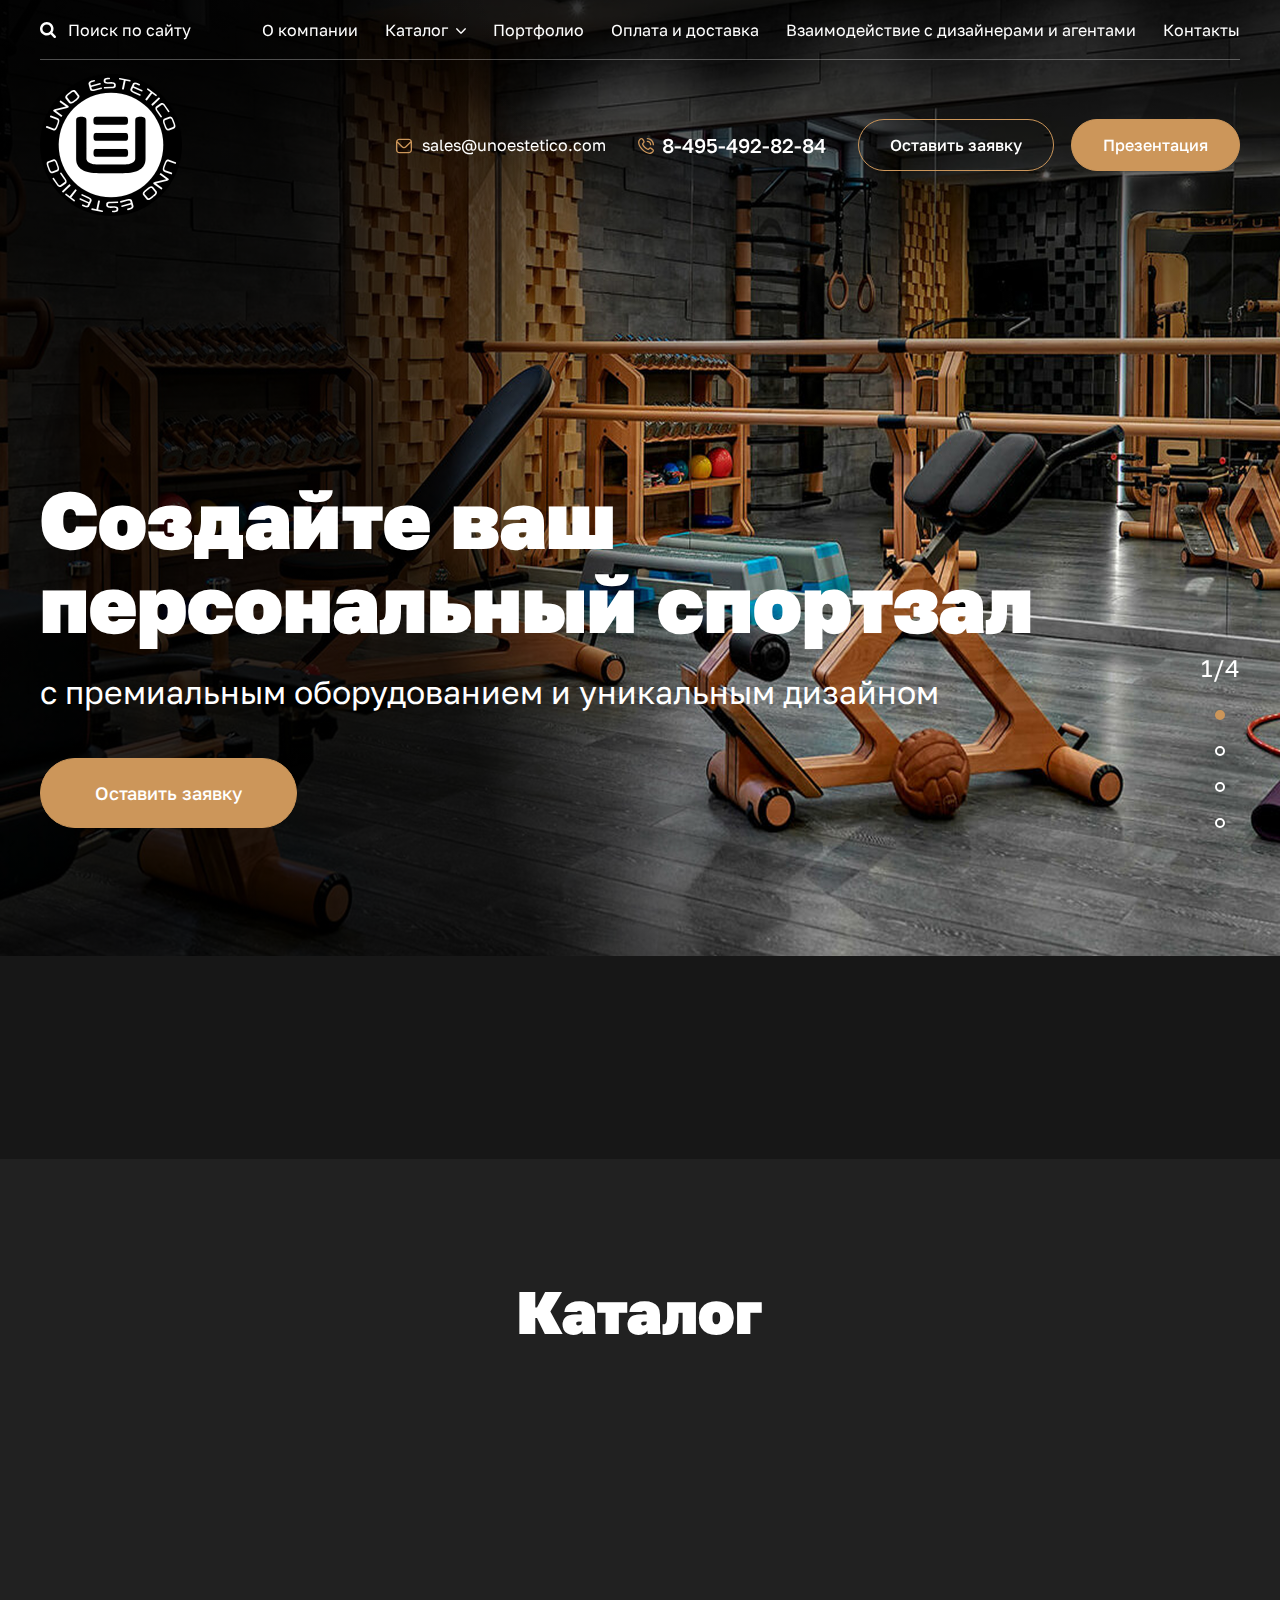
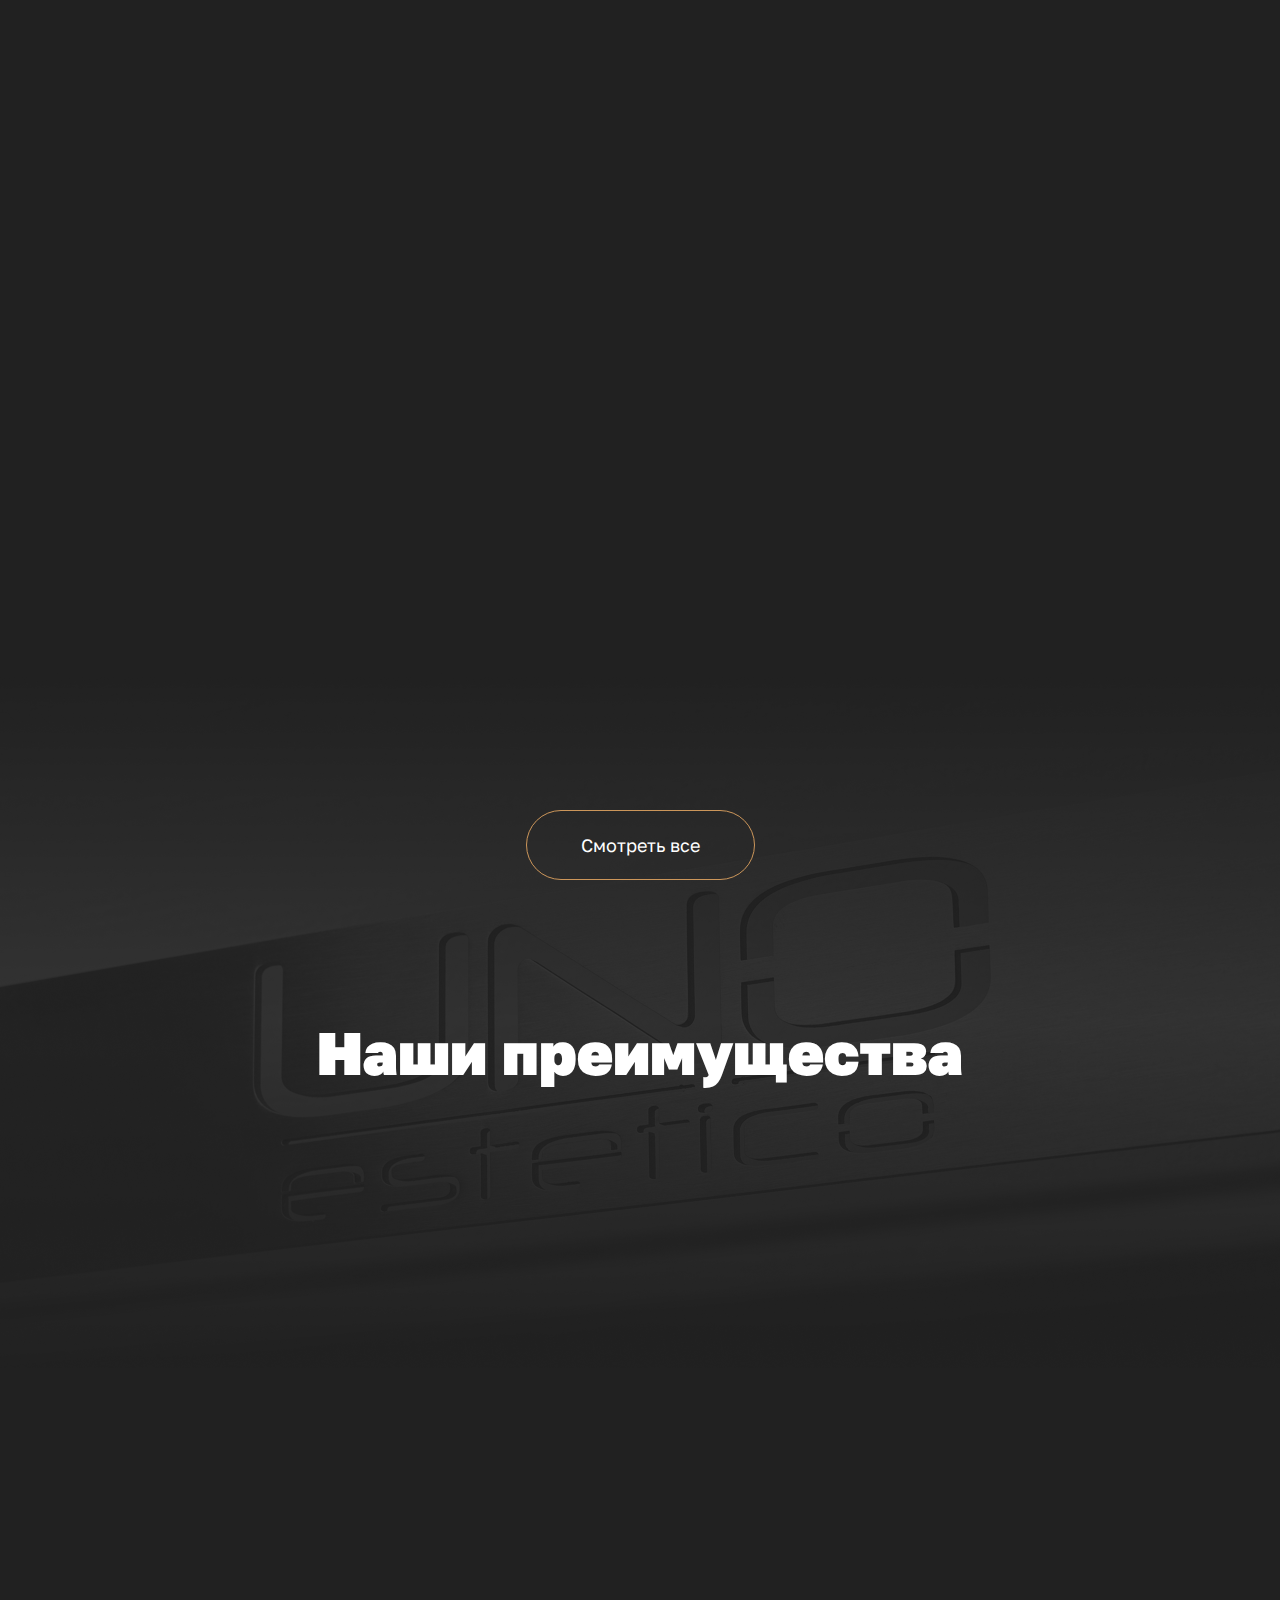
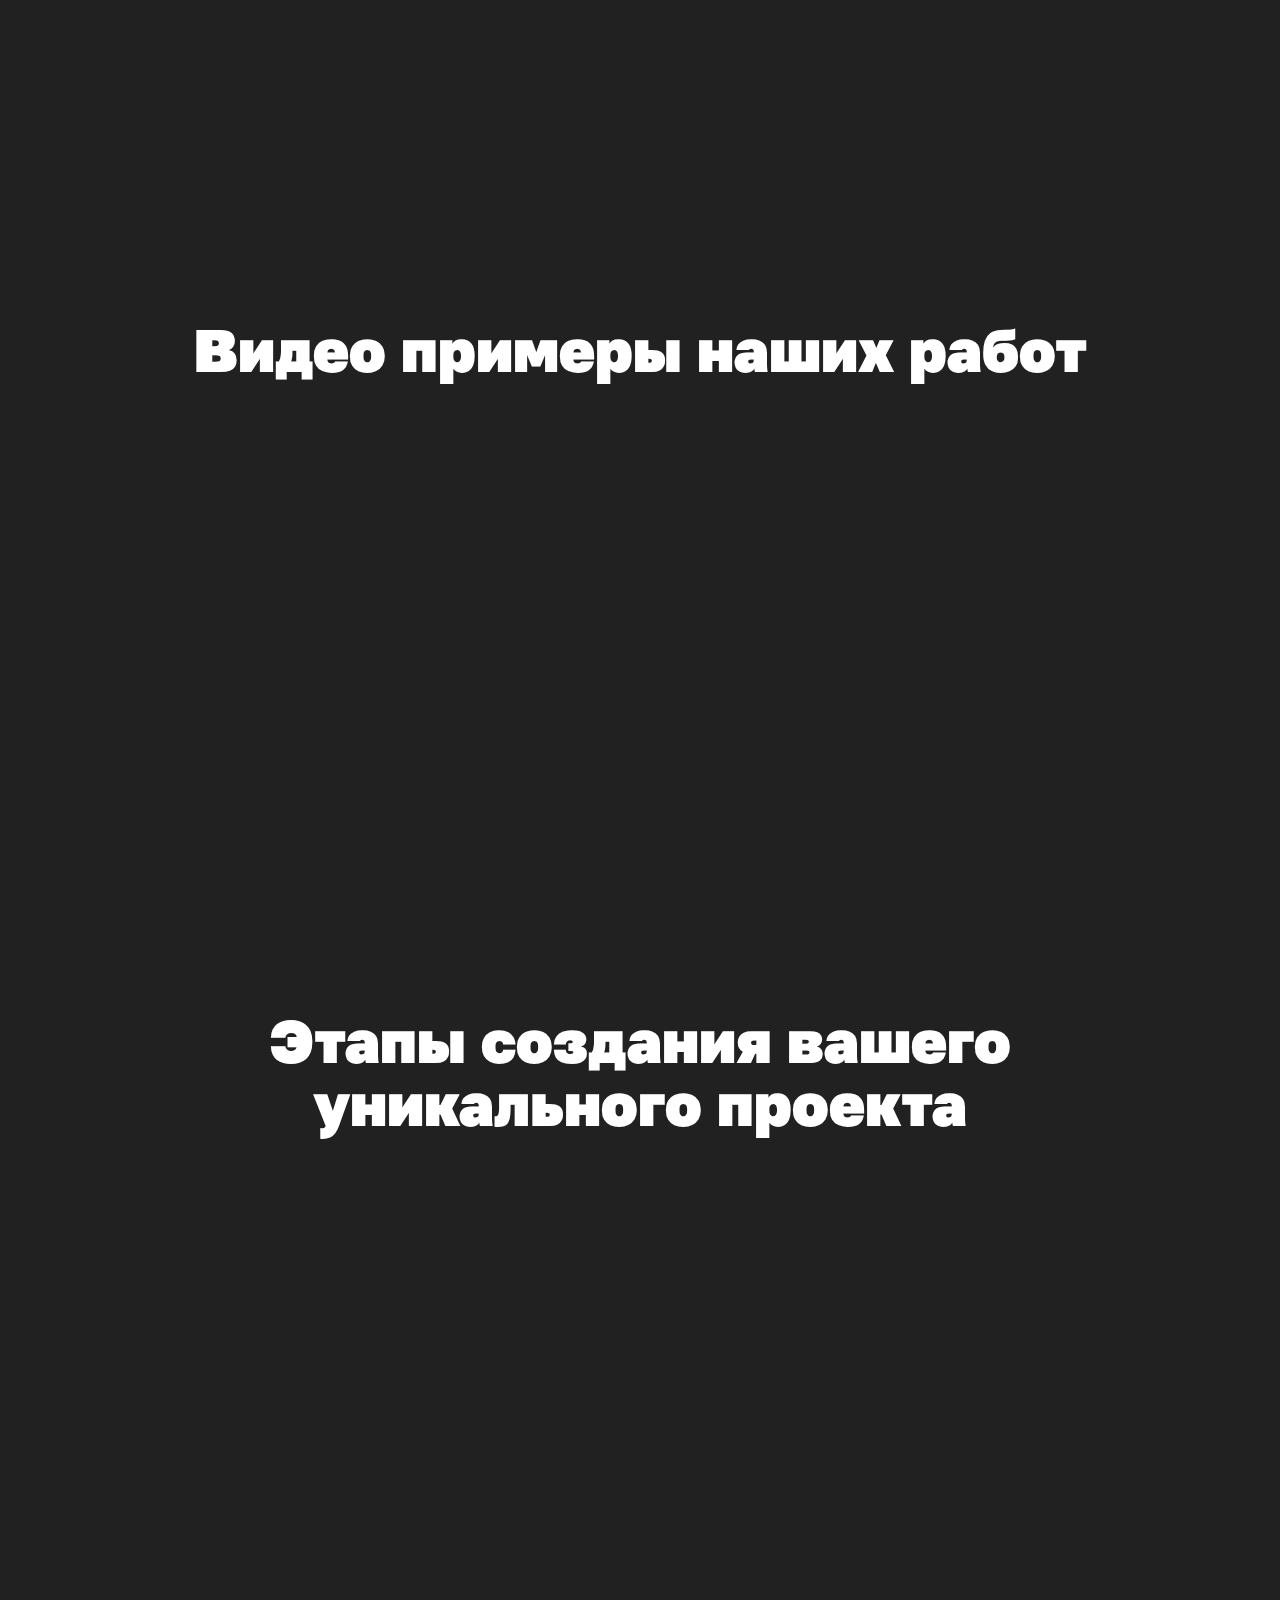
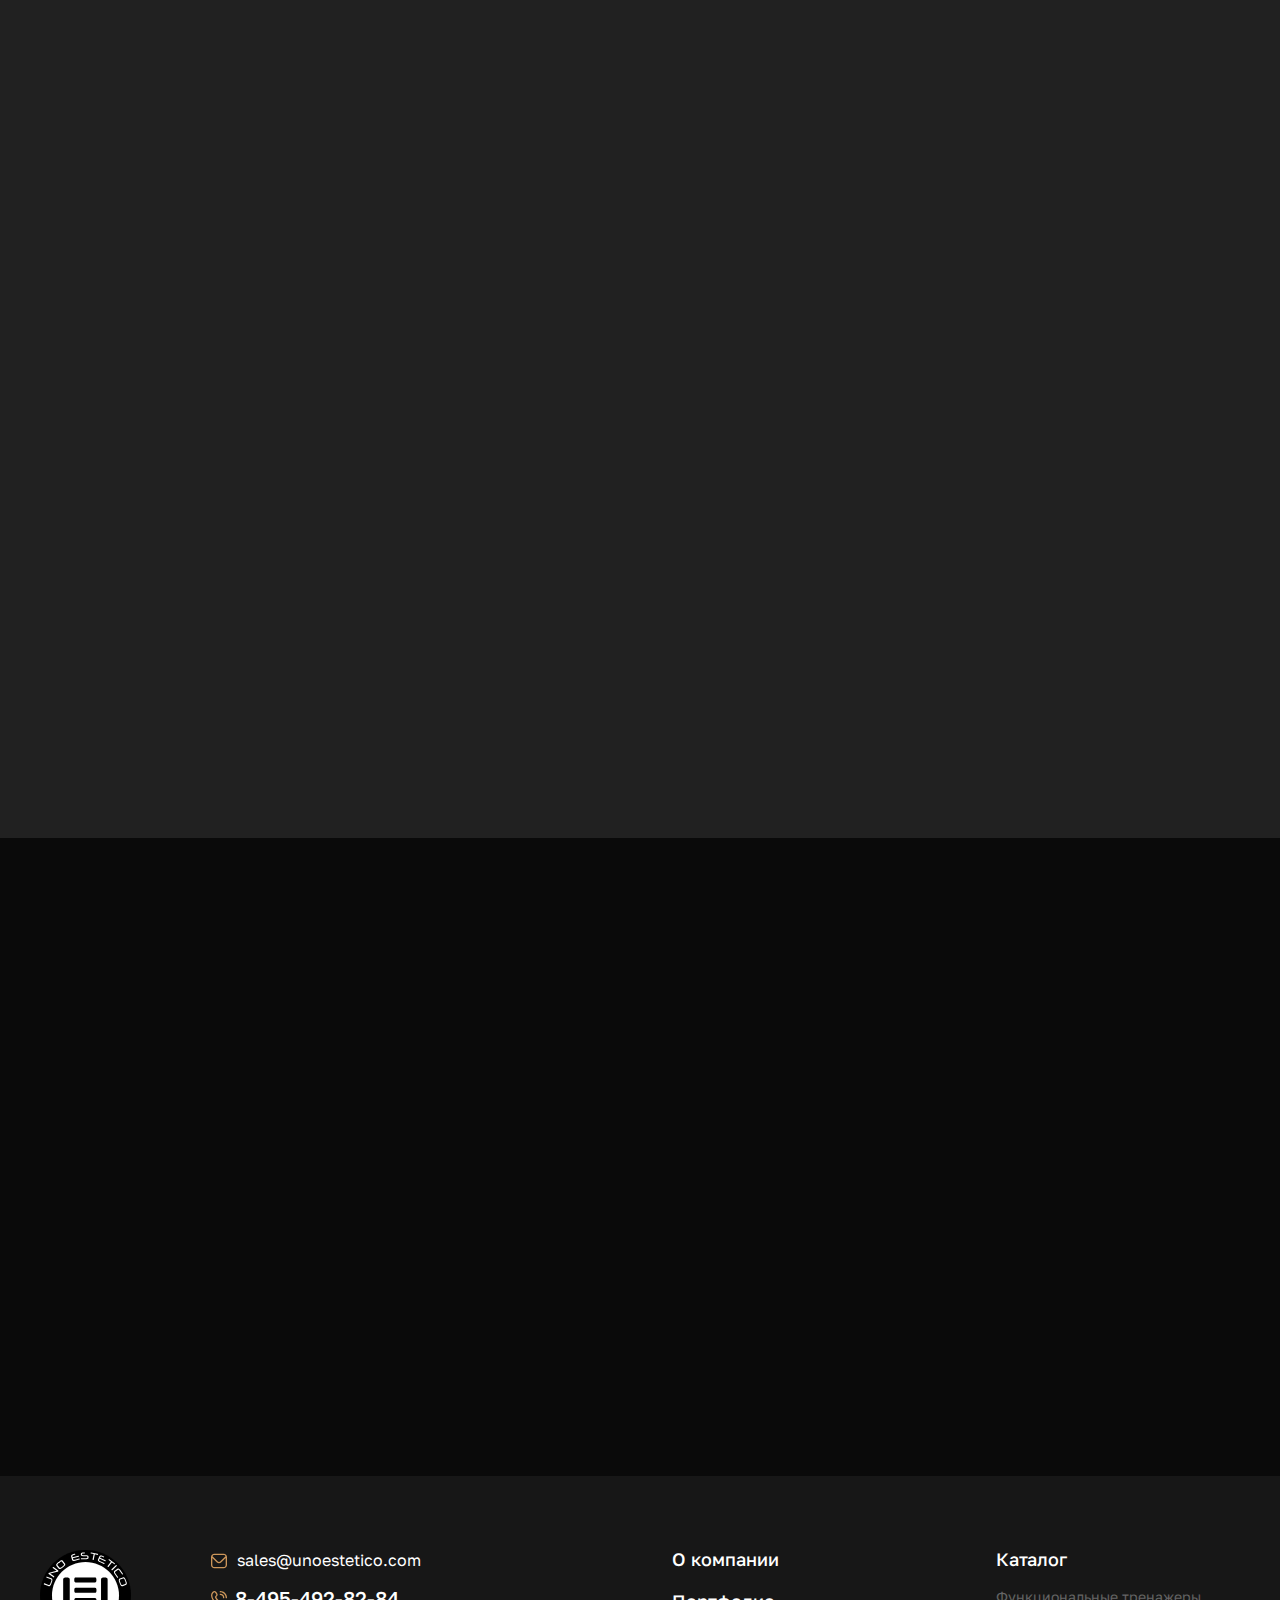
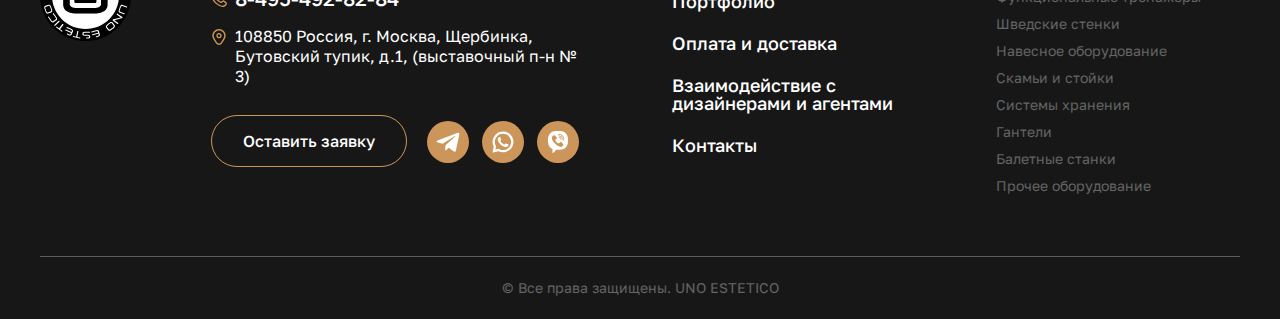
==== commit a08c2aa6: "Update" ====
--- a/index.html
+++ b/index.html
@@ -189,11 +189,13 @@
 							<div class="swiper-slide">
 								<div class="cont">
 									<div class="data">
-										<div class="title">Создайте ваш персональный спортзал</div>
-
-										<div class="desc">с премиальным оборудованием и уникальным дизайном</div>
-
-										<button class="btn modal_btn" data-modal="order_modal">Оставить заявку</button>
+										<div class="title animate fadeUp">Создайте ваш персональный спортзал</div>
+
+										<div class="desc animate fadeUp delay">с премиальным оборудованием и уникальным дизайном</div>
+
+										<div class="animate fadeUp delay2">
+											<button class="btn modal_btn" data-modal="order_modal">Оставить заявку</button>
+										</div>
 									</div>
 								</div>
 
@@ -257,36 +259,44 @@
 				<section class="for_what">
 					<div class="cont">
 						<div class="row">
-							<div class="item">
-								<div class="icon">
-									<img src="images/tmp/ic_for_what1.svg" alt="" loading="lazy">
-								</div>
-
-								<div>Разработка домашнего спортзала под ключ</div>
-							</div>
-
-							<div class="item">
-								<div class="icon">
-									<img src="images/tmp/ic_for_what2.svg" alt="" loading="lazy">
-								</div>
-
-								<div>Тренажеры премиум-класса из ценных пород дерева и кожи</div>
-							</div>
-
-							<div class="item">
-								<div class="icon">
-									<img src="images/tmp/ic_for_what3.svg" alt="" loading="lazy">
-								</div>
-
-								<div>Более 20 вариантов персонализации</div>
-							</div>
-
-							<div class="item color">
-								<div class="icon">
-									<img src="images/tmp/ic_for_what4.svg" alt="" loading="lazy">
-								</div>
-
-								<div>Продуманная биомеханика</div>
+							<div class="animate fadeUp">
+								<div class="item">
+									<div class="icon">
+										<img src="images/tmp/ic_for_what1.svg" alt="" loading="lazy">
+									</div>
+
+									<div>Разработка домашнего спортзала под ключ</div>
+								</div>
+							</div>
+
+							<div class="animate fadeUp delay2">
+								<div class="item">
+									<div class="icon">
+										<img src="images/tmp/ic_for_what2.svg" alt="" loading="lazy">
+									</div>
+
+									<div>Тренажеры премиум-класса из ценных пород дерева и кожи</div>
+								</div>
+							</div>
+
+							<div class="animate fadeUp delay3">
+								<div class="item">
+									<div class="icon">
+										<img src="images/tmp/ic_for_what3.svg" alt="" loading="lazy">
+									</div>
+
+									<div>Более 20 вариантов персонализации</div>
+								</div>
+							</div>
+
+							<div class="animate fadeUp delay4">
+								<div class="item">
+									<div class="icon">
+										<img src="images/tmp/ic_for_what4.svg" alt="" loading="lazy">
+									</div>
+
+									<div>Продуманная биомеханика</div>
+								</div>
 							</div>
 						</div>
 					</div>
@@ -301,131 +311,149 @@
 					</div>
 
 					<div class="row">
-						<a href="/" class="category">
-							<div class="thumb">
-								<img src="images/tmp/category_thumb1.jpg" alt="" loading="lazy">
-							</div>
-
-							<div class="name">
-								<span>Функциональные тренажеры</span>
-
-								<div class="icon">
-									<svg><use xlink:href="images/sprite.svg#ic_arr_hor"></use></svg>
-								</div>
-							</div>
-						</a>
-
-						<a href="/" class="category">
-							<div class="thumb">
-								<img src="images/tmp/category_thumb2.jpg" alt="" loading="lazy">
-							</div>
-
-							<div class="name">
-								<span>Шведские<br> стенки</span>
-
-								<div class="icon">
-									<svg><use xlink:href="images/sprite.svg#ic_arr_hor"></use></svg>
-								</div>
-							</div>
-						</a>
-
-						<a href="/" class="category">
-							<div class="thumb">
-								<img src="images/tmp/category_thumb3.jpg" alt="" loading="lazy">
-							</div>
-
-							<div class="name">
-								<span>Навесное оборудование</span>
-
-								<div class="icon">
-									<svg><use xlink:href="images/sprite.svg#ic_arr_hor"></use></svg>
-								</div>
-							</div>
-						</a>
-
-						<a href="/" class="category">
-							<div class="thumb">
-								<img src="images/tmp/category_thumb4.jpg" alt="" loading="lazy">
-							</div>
-
-							<div class="name">
-								<span>Скамьи<br> и стойки</span>
-
-								<div class="icon">
-									<svg><use xlink:href="images/sprite.svg#ic_arr_hor"></use></svg>
-								</div>
-							</div>
-						</a>
-
-						<a href="/" class="category">
-							<div class="thumb">
-								<img src="images/tmp/category_thumb5.jpg" alt="" loading="lazy">
-							</div>
-
-							<div class="name">
-								<span>Системы<br> хранения</span>
-
-								<div class="icon">
-									<svg><use xlink:href="images/sprite.svg#ic_arr_hor"></use></svg>
-								</div>
-							</div>
-						</a>
-
-						<a href="/" class="category">
-							<div class="thumb">
-								<img src="images/tmp/category_thumb6.jpg" alt="" loading="lazy">
-							</div>
-
-							<div class="name">
-								<span>Балетные<br> станки</span>
-
-								<div class="icon">
-									<svg><use xlink:href="images/sprite.svg#ic_arr_hor"></use></svg>
-								</div>
-							</div>
-						</a>
-
-						<a href="/" class="category">
-							<div class="thumb">
-								<img src="images/tmp/category_thumb7.jpg" alt="" loading="lazy">
-							</div>
-
-							<div class="name">
-								<span>Гантели</span>
-
-								<div class="icon">
-									<svg><use xlink:href="images/sprite.svg#ic_arr_hor"></use></svg>
-								</div>
-							</div>
-						</a>
-
-						<a href="/" class="category">
-							<div class="thumb">
-								<img src="images/tmp/category_thumb8.jpg" alt="" loading="lazy">
-							</div>
-
-							<div class="name">
-								<span>Свободные<br> веса</span>
-
-								<div class="icon">
-									<svg><use xlink:href="images/sprite.svg#ic_arr_hor"></use></svg>
-								</div>
-							</div>
-						</a>
-
-						<a href="/" class="category">
-							<div class="thumb">
-								<img src="images/tmp/category_thumb9.jpg" alt="" loading="lazy">
-							</div>
-
-							<div class="name">
-								<span>Прочее оборудование</span>
-
-								<div class="icon">
-									<svg><use xlink:href="images/sprite.svg#ic_arr_hor"></use></svg>
-								</div>
-							</div>
-						</a>
+						<div class="animate fadeUp">
+							<a href="/" class="category">
+								<div class="thumb">
+									<img src="images/tmp/category_thumb1.jpg" alt="" loading="lazy">
+								</div>
+
+								<div class="name">
+									<span>Функциональные тренажеры</span>
+
+									<div class="icon">
+										<svg><use xlink:href="images/sprite.svg#ic_arr_hor"></use></svg>
+									</div>
+								</div>
+							</a>
+						</div>
+
+						<div class="animate fadeUp">
+							<a href="/" class="category">
+								<div class="thumb">
+									<img src="images/tmp/category_thumb2.jpg" alt="" loading="lazy">
+								</div>
+
+								<div class="name">
+									<span>Шведские<br> стенки</span>
+
+									<div class="icon">
+										<svg><use xlink:href="images/sprite.svg#ic_arr_hor"></use></svg>
+									</div>
+								</div>
+							</a>
+						</div>
+
+						<div class="animate fadeUp">
+							<a href="/" class="category">
+								<div class="thumb">
+									<img src="images/tmp/category_thumb3.jpg" alt="" loading="lazy">
+								</div>
+
+								<div class="name">
+									<span>Навесное оборудование</span>
+
+									<div class="icon">
+										<svg><use xlink:href="images/sprite.svg#ic_arr_hor"></use></svg>
+									</div>
+								</div>
+							</a>
+						</div>
+
+						<div class="animate fadeUp">
+							<a href="/" class="category">
+								<div class="thumb">
+									<img src="images/tmp/category_thumb4.jpg" alt="" loading="lazy">
+								</div>
+
+								<div class="name">
+									<span>Скамьи<br> и стойки</span>
+
+									<div class="icon">
+										<svg><use xlink:href="images/sprite.svg#ic_arr_hor"></use></svg>
+									</div>
+								</div>
+							</a>
+						</div>
+
+						<div class="animate fadeUp">
+							<a href="/" class="category">
+								<div class="thumb">
+									<img src="images/tmp/category_thumb5.jpg" alt="" loading="lazy">
+								</div>
+
+								<div class="name">
+									<span>Системы<br> хранения</span>
+
+									<div class="icon">
+										<svg><use xlink:href="images/sprite.svg#ic_arr_hor"></use></svg>
+									</div>
+								</div>
+							</a>
+						</div>
+
+						<div class="animate fadeUp">
+							<a href="/" class="category">
+								<div class="thumb">
+									<img src="images/tmp/category_thumb6.jpg" alt="" loading="lazy">
+								</div>
+
+								<div class="name">
+									<span>Балетные<br> станки</span>
+
+									<div class="icon">
+										<svg><use xlink:href="images/sprite.svg#ic_arr_hor"></use></svg>
+									</div>
+								</div>
+							</a>
+						</div>
+
+						<div class="animate fadeUp">
+							<a href="/" class="category">
+								<div class="thumb">
+									<img src="images/tmp/category_thumb7.jpg" alt="" loading="lazy">
+								</div>
+
+								<div class="name">
+									<span>Гантели</span>
+
+									<div class="icon">
+										<svg><use xlink:href="images/sprite.svg#ic_arr_hor"></use></svg>
+									</div>
+								</div>
+							</a>
+						</div>
+
+						<div class="animate fadeUp">
+							<a href="/" class="category">
+								<div class="thumb">
+									<img src="images/tmp/category_thumb8.jpg" alt="" loading="lazy">
+								</div>
+
+								<div class="name">
+									<span>Свободные<br> веса</span>
+
+									<div class="icon">
+										<svg><use xlink:href="images/sprite.svg#ic_arr_hor"></use></svg>
+									</div>
+								</div>
+							</a>
+						</div>
+
+						<div class="animate fadeUp">
+							<a href="/" class="category">
+								<div class="thumb">
+									<img src="images/tmp/category_thumb9.jpg" alt="" loading="lazy">
+								</div>
+
+								<div class="name">
+									<span>Прочее оборудование</span>
+
+									<div class="icon">
+										<svg><use xlink:href="images/sprite.svg#ic_arr_hor"></use></svg>
+									</div>
+								</div>
+							</a>
+						</div>
 					</div>
 
 					<div class="cont">
@@ -443,54 +471,64 @@
 						</div>
 
 						<div class="row">
-							<div class="item">
-								<div class="thumb">
-									<img src="images/tmp/advantages_thumb1.jpg" alt="" loading="lazy">
-								</div>
-
-								<div class="name">Изготавливаем тренажеры индивидуально<br> под каждый проект</div>
-
-								<div class="desc">Цвет, материал, гравировка и даже конструктив - все это вы можете изменить с учетом своих пожеланий и особенностей дизайна вашего дома.</div>
-							</div>
-
-							<div class="item">
-								<div class="thumb">
-									<img src="images/tmp/advantages_thumb2.jpg" alt="" loading="lazy">
-								</div>
-
-								<div class="name">Ценные<br> породы дерева</div>
-
-								<div class="desc">При изготовлении тренажеров мы используем только тщательно отобранные сорта: бука, дуба и ясеня от проверенных поставщиков.</div>
-							</div>
-
-							<div class="item">
-								<div class="thumb">
-									<img src="images/tmp/advantages_thumb3.jpg" alt="" loading="lazy">
-								</div>
-
-								<div class="name">Технологичное<br> производство</div>
-
-								<div class="desc">Технологичное производство и ручной труд придают на выходе превосходный результат, который все время хочется иметь рядом.</div>
-							</div>
-
-							<div class="item">
-								<div class="thumb">
-									<img src="images/tmp/advantages_thumb4.jpg" alt="" loading="lazy">
-								</div>
-
-								<div class="name">Высоконструкционная<br> сталь</div>
-
-								<div class="desc">Высококонструкционная сталь отличается крайне высокой прочностью и износостойкостью. Тренажеры UNO Estetico прослужат вам долгие годы и станут превосходным подарком для будующих поколений.</div>
-							</div>
-
-							<div class="item">
-								<div class="thumb">
-									<img src="images/tmp/advantages_thumb5.jpg" alt="" loading="lazy">
-								</div>
-
-								<div class="name">Натуральная и<br> эко-кожа различной<br> текстуры и расцветок</div>
-
-								<div class="desc">С кожей, которая используется на элементах обивки, вам предстоит контактировать каждый день. Поэтому вся кожа проходит 4-ех этапный контроль качества.</div>
+							<div class="animate fadeUp">
+								<div class="item">
+									<div class="thumb">
+										<img src="images/tmp/advantages_thumb1.jpg" alt="" loading="lazy">
+									</div>
+
+									<div class="name">Изготавливаем тренажеры индивидуально<br> под каждый проект</div>
+
+									<div class="desc">Цвет, материал, гравировка и даже конструктив - все это вы можете изменить с учетом своих пожеланий и особенностей дизайна вашего дома.</div>
+								</div>
+							</div>
+
+							<div class="animate fadeUp delay">
+								<div class="item">
+									<div class="thumb">
+										<img src="images/tmp/advantages_thumb2.jpg" alt="" loading="lazy">
+									</div>
+
+									<div class="name">Ценные<br> породы дерева</div>
+
+									<div class="desc">При изготовлении тренажеров мы используем только тщательно отобранные сорта: бука, дуба и ясеня от проверенных поставщиков.</div>
+								</div>
+							</div>
+
+							<div class="animate fadeUp delay2">
+								<div class="item">
+									<div class="thumb">
+										<img src="images/tmp/advantages_thumb3.jpg" alt="" loading="lazy">
+									</div>
+
+									<div class="name">Технологичное<br> производство</div>
+
+									<div class="desc">Технологичное производство и ручной труд придают на выходе превосходный результат, который все время хочется иметь рядом.</div>
+								</div>
+							</div>
+
+							<div class="animate fadeUp">
+								<div class="item">
+									<div class="thumb">
+										<img src="images/tmp/advantages_thumb4.jpg" alt="" loading="lazy">
+									</div>
+
+									<div class="name">Высоконструкционная<br> сталь</div>
+
+									<div class="desc">Высококонструкционная сталь отличается крайне высокой прочностью и износостойкостью. Тренажеры UNO Estetico прослужат вам долгие годы и станут превосходным подарком для будующих поколений.</div>
+								</div>
+							</div>
+
+							<div class="animate fadeUp delay">
+								<div class="item">
+									<div class="thumb">
+										<img src="images/tmp/advantages_thumb5.jpg" alt="" loading="lazy">
+									</div>
+
+									<div class="name">Натуральная и<br> эко-кожа различной<br> текстуры и расцветок</div>
+
+									<div class="desc">С кожей, которая используется на элементах обивки, вам предстоит контактировать каждый день. Поэтому вся кожа проходит 4-ех этапный контроль качества.</div>
+								</div>
 							</div>
 						</div>
 					</div>
@@ -505,7 +543,7 @@
 							<div class="title">Видео примеры наших работ</div>
 						</div>
 
-						<div class="swiper">
+						<div class="swiper animate fadeUp">
 							<div class="swiper-wrapper">
 								<div class="swiper-slide">
 									<a href="" class="link fancy_img">
@@ -592,7 +630,7 @@
 					<div class="block">
 						<div class="cont">
 							<div class="data">
-								<div class="step">
+								<div class="step animate fadeUp">
 									<div class="number">01</div>
 
 									<div>
@@ -602,7 +640,7 @@
 									</div>
 								</div>
 
-								<div class="step">
+								<div class="step animate fadeUp delay">
 									<div class="number">02</div>
 
 									<div>
@@ -612,11 +650,11 @@
 									</div>
 								</div>
 
-								<div class="step">
-									<div class="number fill">03</div>
+								<div class="step animate fadeUp delay2">
+									<div class="number">03</div>
 
 									<div>
-										<div class="name color">Разрабокта проекта</div>
+										<div class="name">Разрабокта проекта</div>
 
 										<div class="desc"> На этом этапе мы разработаем для вас несколько вариантов проекта в плане наполнения комнаты оборудованием и характеристик самого оборудования.</div>
 									</div>
@@ -624,15 +662,15 @@
 							</div>
 						</div>
 
-						<div class="image right">
+						<div class="image right animate fadeRight">
 							<img src="images/tmp/steps_img1.jpg" alt="" loading="lazy">
 						</div>
 					</div>
 
 					<div class="block">
 						<div class="cont">
-							<div class="data right">
-								<div class="step">
+							<div class="data right animate fadeUp">
+								<div class="step animate fadeUp">
 									<div class="number">04</div>
 
 									<div>
@@ -642,7 +680,7 @@
 									</div>
 								</div>
 
-								<div class="step">
+								<div class="step animate fadeUp delay">
 									<div class="number">05</div>
 
 									<div>
@@ -654,7 +692,7 @@
 							</div>
 						</div>
 
-						<div class="image">
+						<div class="image animate fadeLeft">
 							<img src="images/tmp/steps_img2.jpg" alt="" loading="lazy">
 						</div>
 					</div>
@@ -665,11 +703,11 @@
 
 				<section class="feedback">
 					<div class="cont">
-						<div class="block_head center">
+						<div class="block_head center animate fadeUp">
 							<div class="title">Обратная связь</div>
 						</div>
 
-						<form action="" class="form">
+						<form action="" class="form animate fadeUp">
 							<div class="columns">
 								<div class="line width1of3">
 									<div class="field">
--- a/css/styles.css
+++ b/css/styles.css
@@ -362,6 +362,26 @@
 }
 
 
+@media print,
+(max-width: 1599px)
+{
+    .buttonUp
+    {
+        margin-right: -680px;
+    }
+}
+
+
+@media print,
+(max-width: 1439px)
+{
+    .buttonUp
+    {
+        display: none;
+    }
+}
+
+
 
 /*----------------
     Pagination
@@ -426,6 +446,64 @@
 
 
 
+/*-------------
+    Animate
+-------------*/
+.animate
+{
+    transition: .3s linear;
+    transition-property: opacity, transform;
+
+    opacity: 0;
+}
+
+
+.animate.fadeUp
+{
+    transform: translateY(50%);
+}
+
+.animate.fadeLeft
+{
+    transform: translateX(-50%);
+}
+
+.animate.fadeRight
+{
+    transform: translateX(50%);
+}
+
+
+.animate.delay
+{
+    transition-delay: .2s;
+}
+
+.animate.delay2
+{
+    transition-delay: .4s;
+}
+
+.animate.delay3
+{
+    transition-delay: .6s;
+}
+
+.animate.delay4
+{
+    transition-delay: .8s;
+}
+
+
+.animate.animated
+{
+    transform: none;
+
+    opacity: 1;
+}
+
+
+
 /*------------
     Header
 ------------*/
@@ -666,7 +744,7 @@
 
     opacity: 0;
     border-top: 3px solid rgba(204, 150, 90, .9);
-    background: rgba(23, 23, 23, .9);
+    background: rgba(0, 0, 0, .9);
 }
 
 
@@ -865,13 +943,14 @@
 }
 
 
-header .btns .btn.border
+header .btns .btn.border,
+header .btns .btn:hover
 {
     background: none;
 }
 
 
-header .btns .btn:hover
+header .btns .btn.border:hover
 {
     background: var(--primary_color);
 }
@@ -1830,10 +1909,19 @@
     font-weight: 500;
 
     margin-top: 47px;
-    padding: 24px 55px;
-
+    padding: 23px 54px;
+
+    transition: background .2s linear;
+
+    border: 1px solid var(--primary_color);
     border-radius: 90px;
     background: var(--primary_color);
+}
+
+
+.main_slider .btn:hover
+{
+    background: none;
 }
 
 
@@ -1936,12 +2024,8 @@
     align-items: center;
     flex-wrap: wrap;
     justify-content: space-between;
-}
-
-
-.for_what .item.color
-{
-    color: var(--primary_color);
+
+    transition: color .2s linear;
 }
 
 
@@ -1975,6 +2059,12 @@
 }
 
 
+.for_what .item:hover
+{
+    color: var(--primary_color);
+}
+
+
 
 /*-------------
     Catalog
@@ -2195,6 +2285,9 @@
 
 .advantages .row > *
 {
+    display: flex;
+    flex-direction: column;
+
     width: calc(33.333% - 30px);
     margin-bottom: 89px;
     margin-left: 30px;
@@ -2204,6 +2297,8 @@
 .advantages .item
 {
     position: relative;
+
+    flex: 1 0 auto;
 
     padding: 74px 24px 24px;
 
@@ -2639,6 +2734,7 @@
 
     width: 80px;
 
+    transition: color .2s linear;
     white-space: nowrap;
     text-transform: uppercase;
 
@@ -2646,12 +2742,6 @@
 
     -webkit-text-stroke-width: 1px;
     -webkit-text-stroke-color: var(--primary_color);
-}
-
-
-.steps .step .number.fill
-{
-    color: var(--primary_color);
 }
 
 
@@ -2668,12 +2758,8 @@
     font-size: 22px;
     font-weight: 900;
     line-height: calc(100% + 4px);
-}
-
-
-.steps .step .name.color
-{
-    color: var(--primary_color);
+
+    transition: color .2s linear;
 }
 
 
@@ -2685,6 +2771,18 @@
     margin-top: 10px;
 
     color: #9b9b9b;
+}
+
+
+.steps .step:hover .name
+{
+    color: var(--primary_color);
+}
+
+
+.steps .step:hover .number
+{
+    color: var(--primary_color);
 }
 
 
@@ -3516,7 +3614,36 @@
 ----------------*/
 .categories
 {
+    position: sticky;
+    z-index: 90;
+    top: 0;
+
     margin-bottom: 55px;
+}
+
+
+.categories .mob_btn
+{
+    font-size: 16px;
+    font-weight: 500;
+
+    display: none;
+
+    width: 100%;
+    padding: 11px 19px;
+
+    transition: background .2s linear;
+
+    color: #fff;
+    border: 1px solid var(--primary_color);
+    border-radius: 90px;
+    background: var(--primary_color);
+}
+
+
+.categories .mob_btn.active
+{
+    background: none;
 }
 
 
@@ -3703,7 +3830,8 @@
 }
 
 
-.products .product .btns .btn.border
+.products .product .btns .btn.border,
+.products .product .btns .btn:hover
 {
     background: none;
 }
@@ -3791,7 +3919,7 @@
     max-width: 100%;
     height: 100%;
 
-    transition: .35s linear;
+    transition: .35s ease;
     pointer-events: none;
 
     border-radius: 90px;
--- a/css/response_1279.css
+++ b/css/response_1279.css
@@ -733,6 +733,8 @@
     ----------------*/
     .categories
     {
+        position: relative;
+
         margin-bottom: 40px;
     }
 
--- a/css/response_1023.css
+++ b/css/response_1023.css
@@ -23,6 +23,19 @@
 
 
 
+    /*-------------
+        Animate
+    -------------*/
+    .animate.delay,
+    .animate.delay2,
+    .animate.delay3,
+    .animate.delay4
+    {
+        transition-delay: 0s;
+    }
+
+
+
     /*------------
         Header
     ------------*/
@@ -552,7 +565,67 @@
     ------------------*/
     .product_info .anchors
     {
-        display: none;
+        width: calc(100% + 48px);
+        margin-right: -24px;
+        margin-left: -24px;
+    }
+
+
+    .product_info .anchors .data
+    {
+        display: block;
+        overflow: auto;
+
+        padding: 0;
+
+        white-space: nowrap;
+
+        border-radius: 0;
+
+        scroll-padding: 0 24px;
+        scroll-snap-type: x mandatory;
+        scrollbar-color: transparent transparent !important;
+        scrollbar-width: thin !important;
+    }
+
+
+    .product_info .anchors .data::-webkit-scrollbar
+    {
+        display: none !important;
+
+        width: 0 !important;
+        height: 0 !important;
+
+        background-color: transparent !important;
+    }
+
+
+    .product_info .anchors .data::-webkit-scrollbar-thumb
+    {
+        background-color: transparent !important;
+    }
+
+
+    .product_info .anchors .btn
+    {
+        font-size: 16px;
+
+        display: inline-block;
+
+        width: auto;
+        max-width: none;
+        margin: 0;
+        padding: 16px 24px;
+
+        vertical-align: top;
+
+        scroll-snap-align: start;
+    }
+
+
+    .product_info .anchors .btn + .btn
+    {
+        margin-left: 8px;
     }
 
 
--- a/css/response_767.css
+++ b/css/response_767.css
@@ -554,6 +554,26 @@
     /*----------------
         Categories
     ----------------*/
+    .categories .mob_btn
+    {
+        display: block;
+    }
+
+
+    .categories .data
+    {
+        display: none;
+
+        margin-top: 20px;
+    }
+
+
+    .categories .data.show
+    {
+        display: flex;
+    }
+
+
     .categories .category
     {
         width: 33.333%;
--- a/css/response_479.css
+++ b/css/response_479.css
@@ -470,6 +470,14 @@
     /*------------------
         Product info
     ------------------*/
+    .product_info .anchors
+    {
+        width: calc(100% + 40px);
+        margin-right: -20px;
+        margin-left: -20px;
+    }
+
+
     .product_info .photo_gallery
     {
         margin-bottom: 80px;
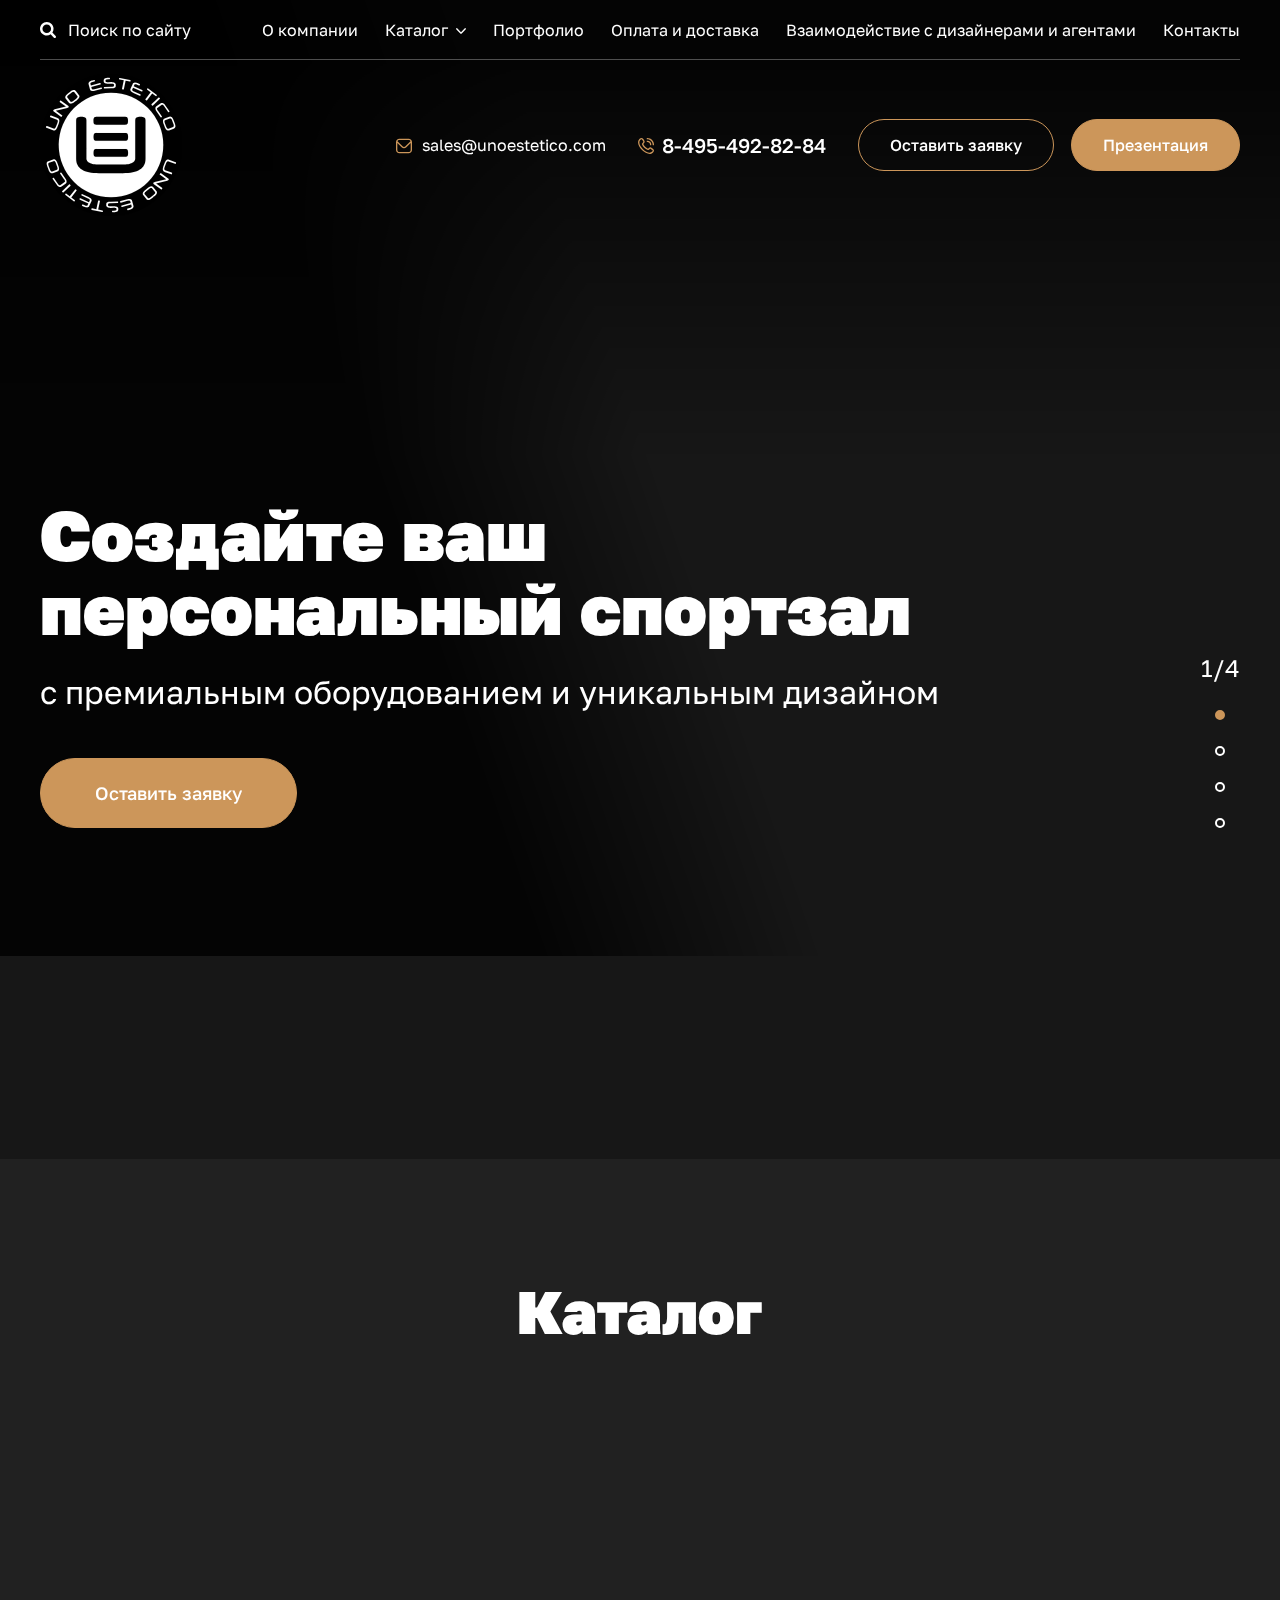
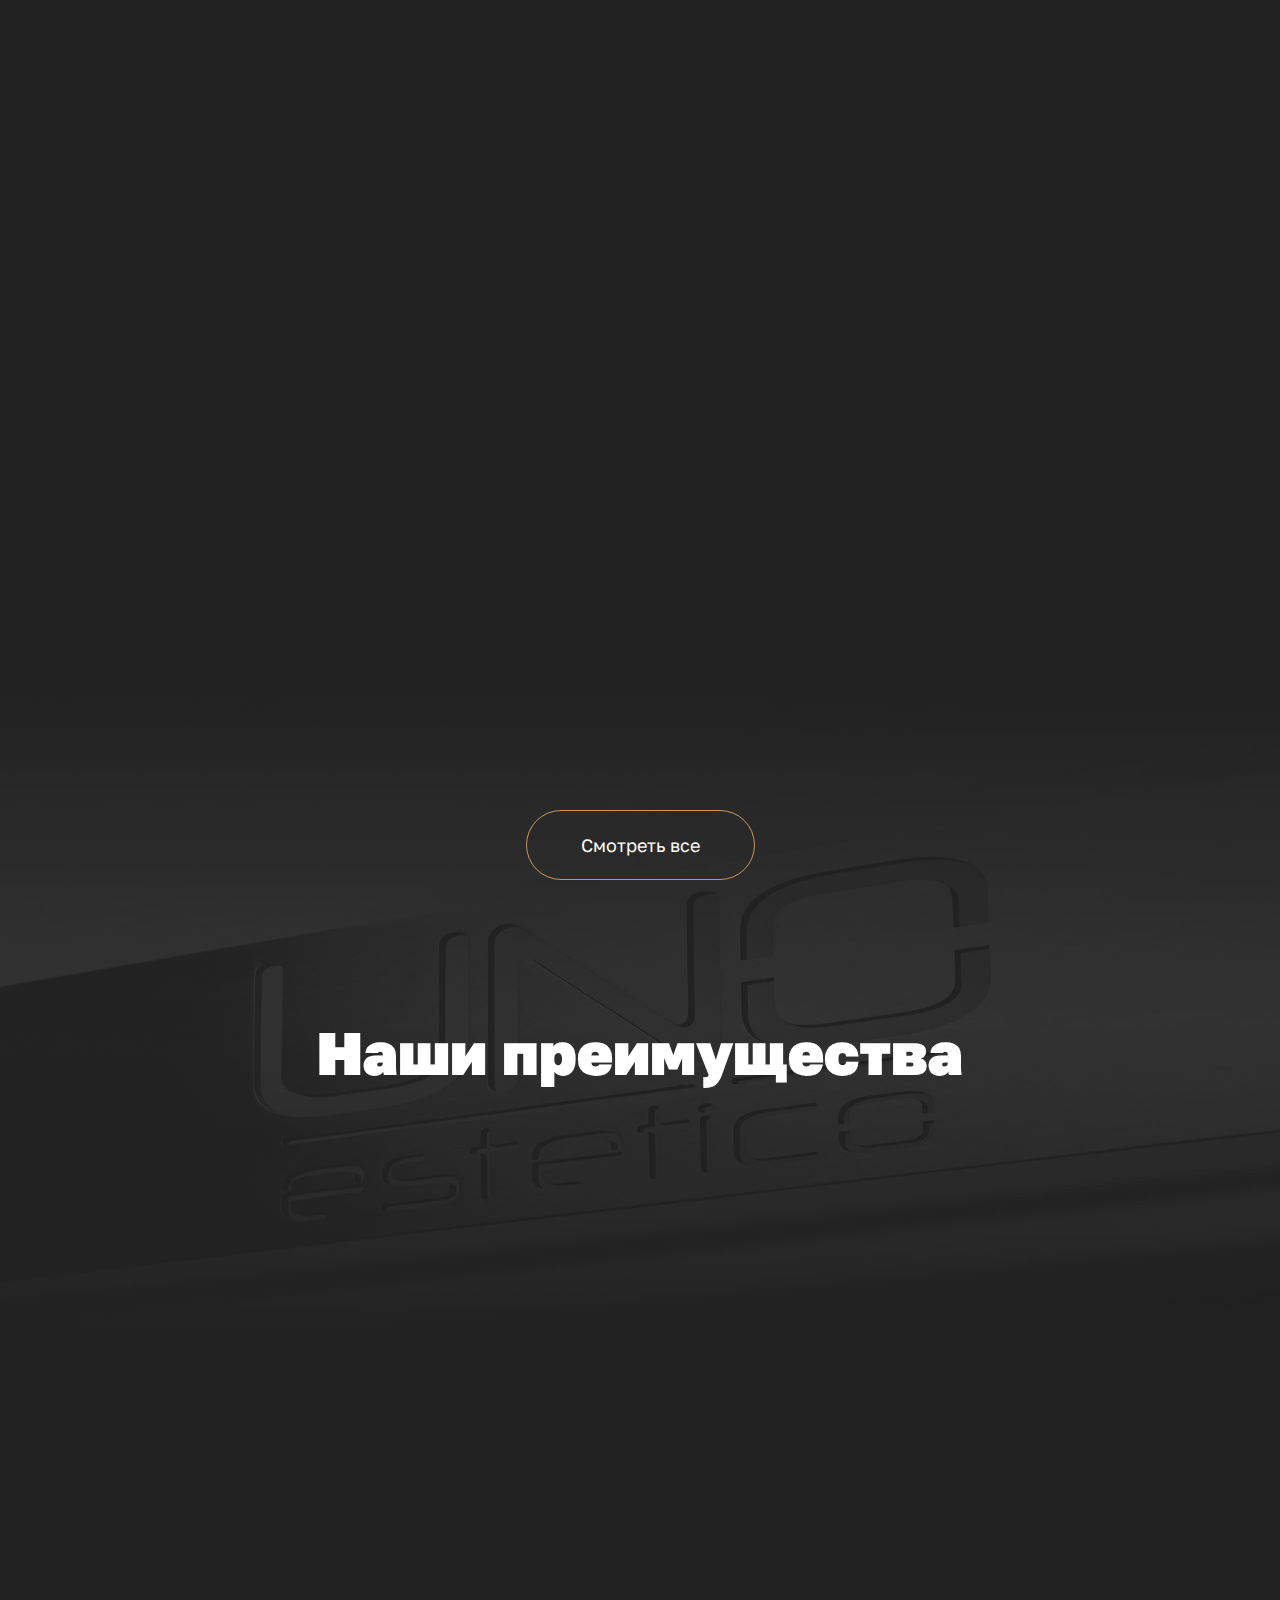
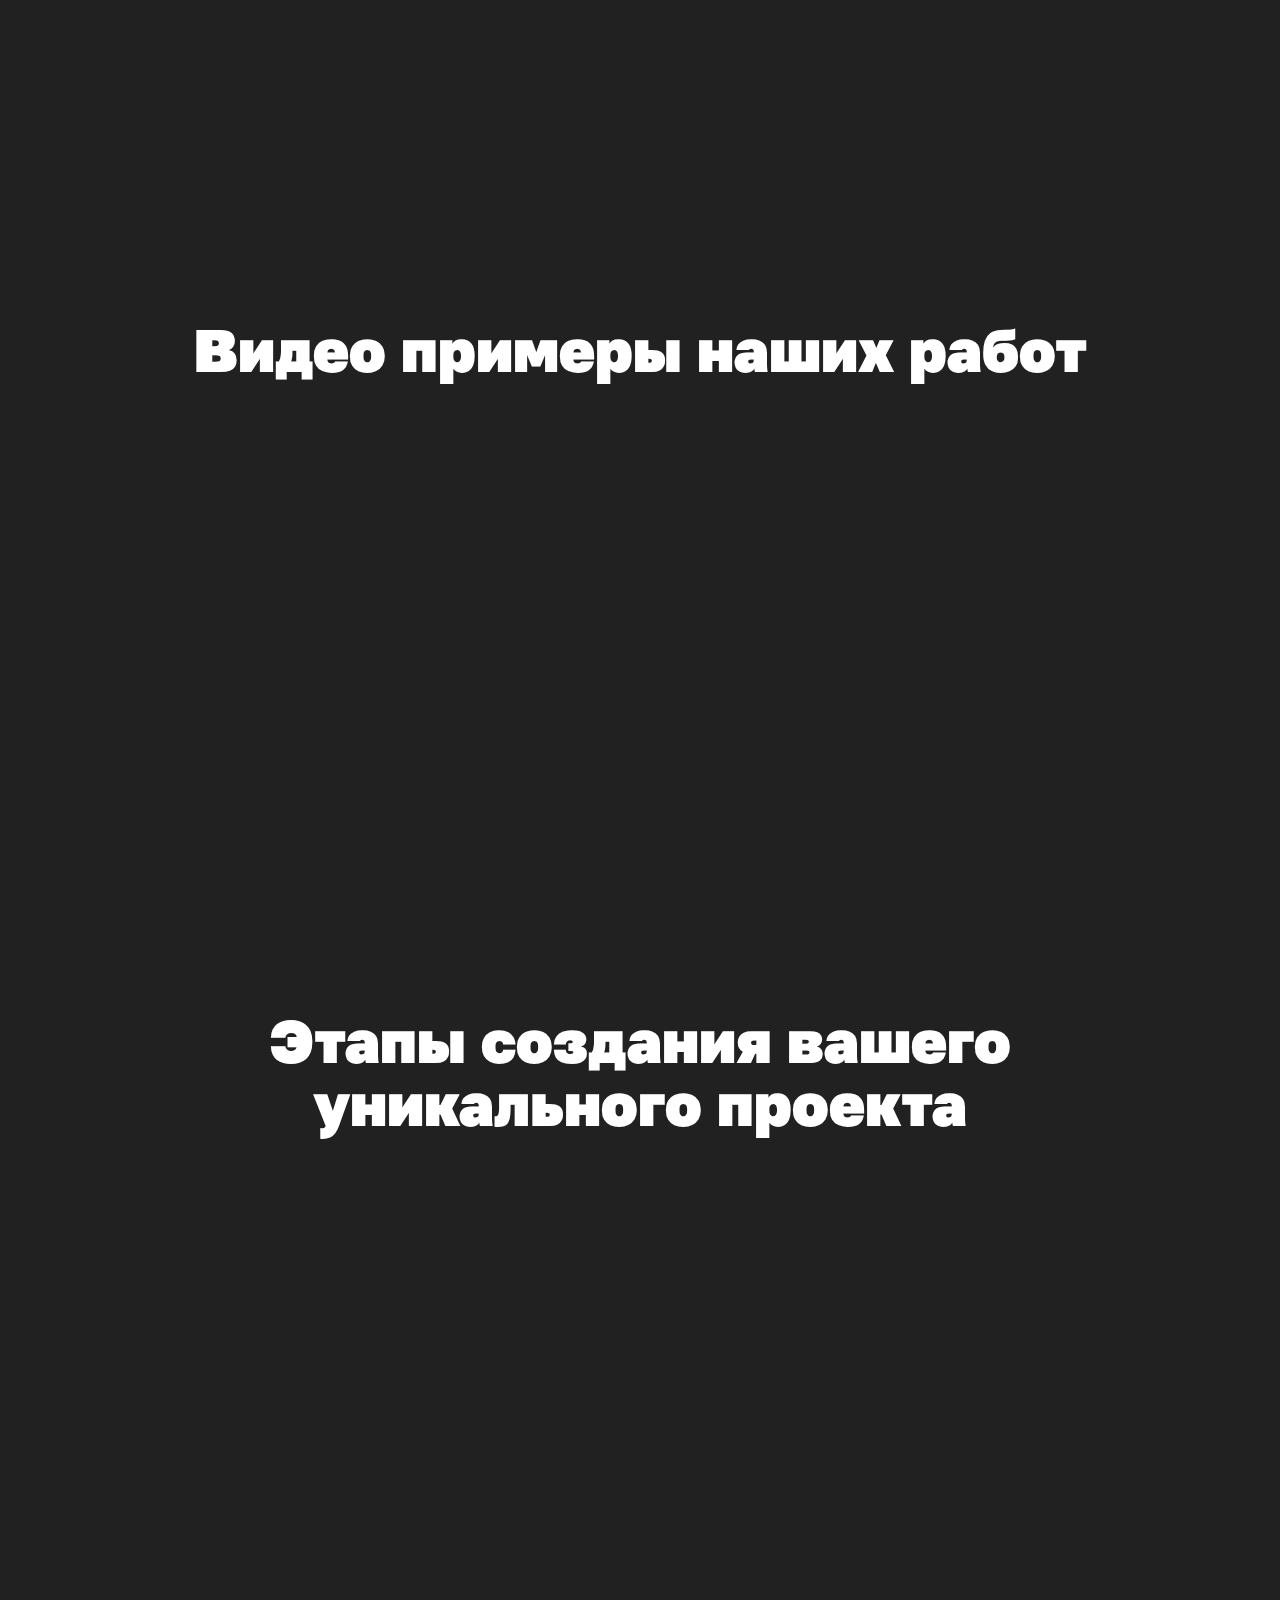
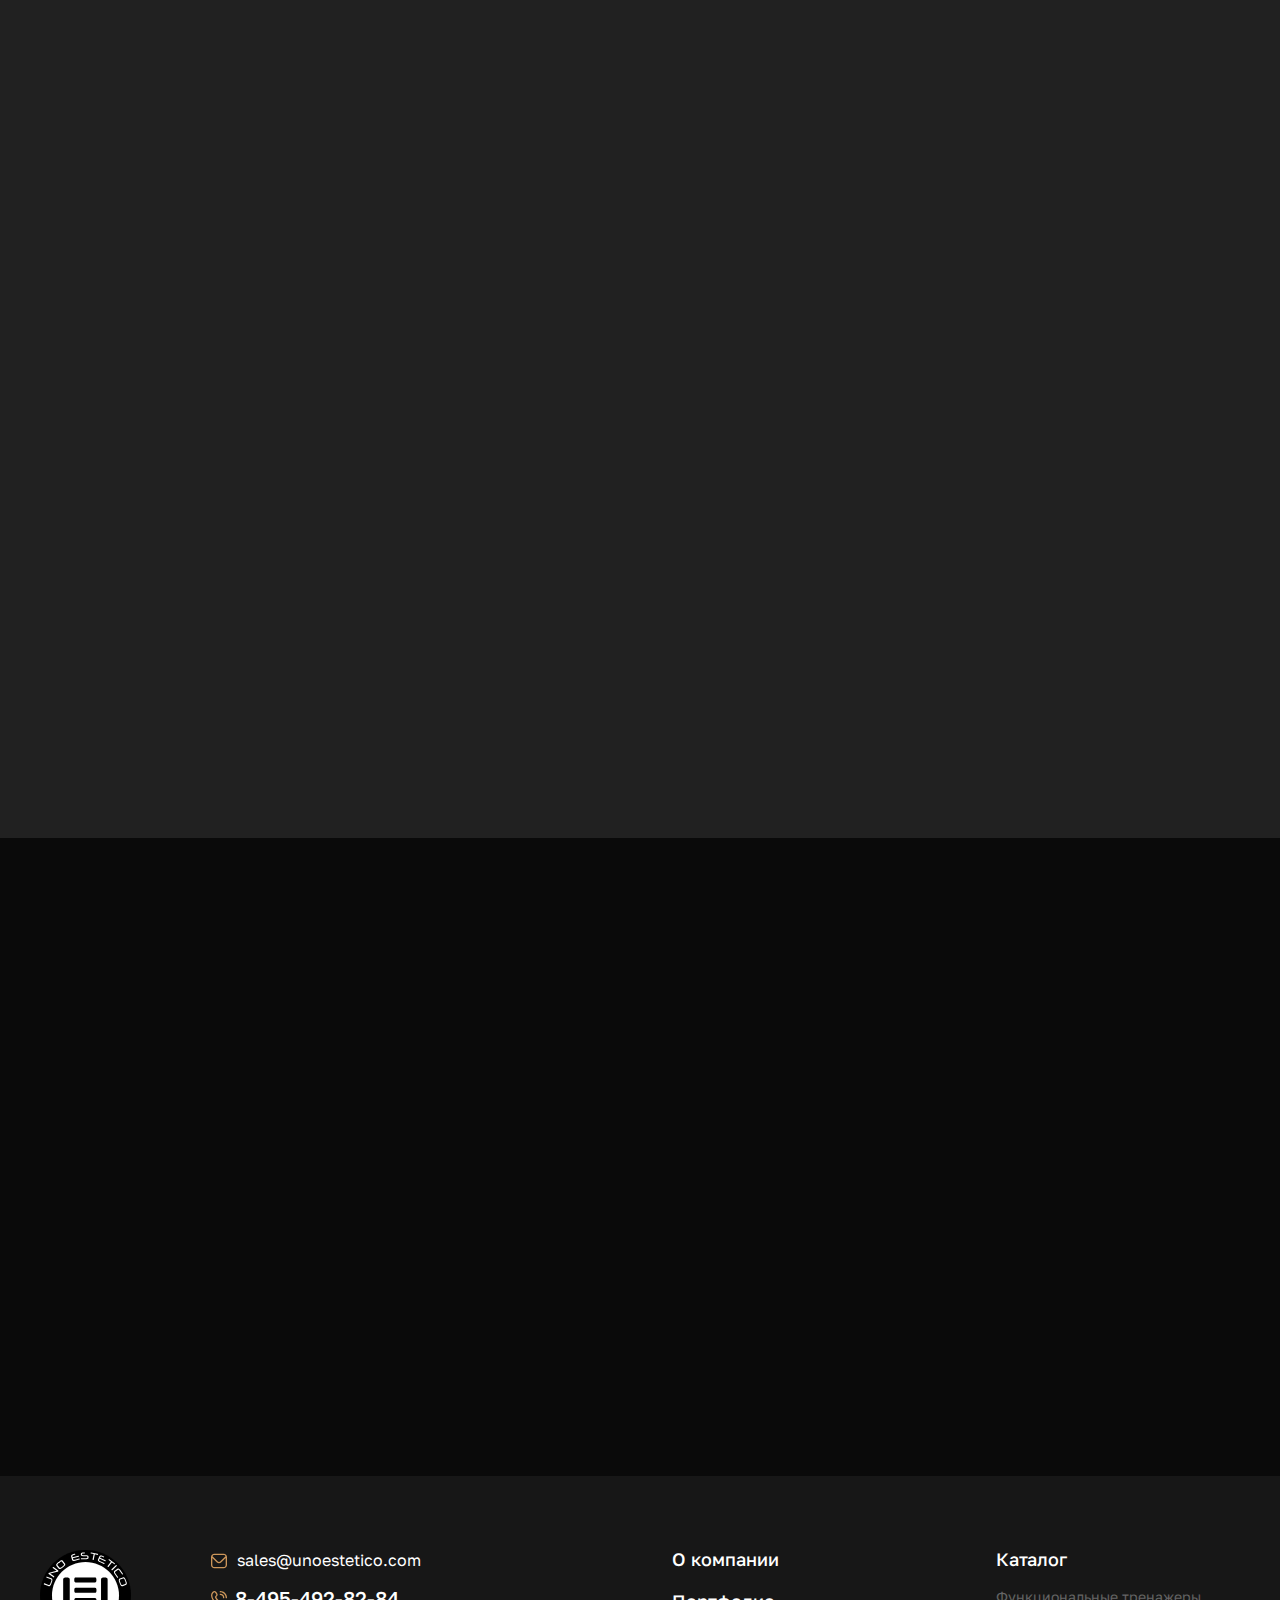
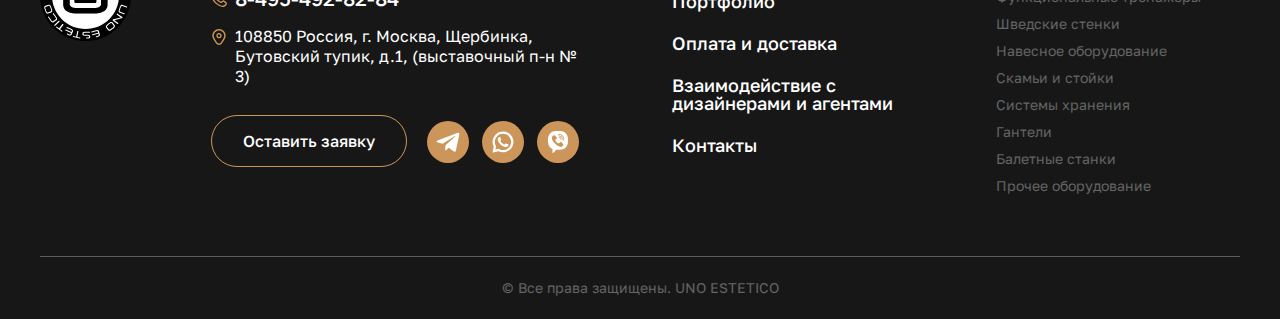
==== commit 0239209c: "Update" ====
--- a/index.html
+++ b/index.html
@@ -199,7 +199,9 @@
 									</div>
 								</div>
 
-								<img src="images/tmp/main_slider_img.jpg" alt="" class="img" loading="lazy">
+								<!-- <img src="images/tmp/main_slider_img.jpg" alt="" class="img" loading="lazy"> -->
+
+								<video src="./video.mp4" preload="metadata" autoplay muted playsinline loop type='video/mp4'></video>
 							</div>
 
 							<div class="swiper-slide">
@@ -911,6 +913,7 @@
 		<script src="js/swiper-bundle.min.js"></script>
 		<script src="js/fancybox.js"></script>
 		<script src="js/imask.js"></script>
+		<script src="js/nice-select2.js"></script>
 		<script src="js/scripts.js"></script>
 	</body>
 </html>--- a/css/styles.css
+++ b/css/styles.css
@@ -125,6 +125,7 @@
     --primary_color: #cc965a;
     --font_size: 18px;
     --font_size_title: 60px;
+    --font_size_title_medium: 50px;
     --font_size_title_small: 42px;
     --font_family: 'Golos Text', 'Arial', sans-serif;
     --font_family2: 'AA Bebas Neue', 'Arial', sans-serif;
@@ -1359,6 +1360,12 @@
 }
 
 
+.page_title.medium
+{
+    font-size: var(--font_size_title_medium);
+}
+
+
 
 .page_head .text_block
 {
@@ -1563,6 +1570,146 @@
 }
 
 
+.form select
+{
+    display: none;
+}
+
+
+.form .nice-select
+{
+    font-size: inherit;
+    font-weight: inherit;
+    line-height: normal;
+
+    position: relative;
+
+    display: block;
+    float: none;
+
+    height: auto;
+    padding: 0;
+
+    cursor: pointer;
+
+    border: none;
+    border-radius: 0;
+    background: none;
+}
+
+.form .nice-select:after
+{
+    display: none;
+}
+
+
+.form .nice-select .current
+{
+    font-size: 15px;
+    line-height: 54px;
+
+    display: block;
+    overflow: hidden;
+
+    height: 56px;
+    padding: 0 51px 0 21px;
+
+    cursor: pointer;
+    transition: border-color .2s linear;
+    white-space: nowrap;
+    text-overflow: ellipsis;
+
+    color: var(--form_placeholder_color);
+    border: 1px solid var(--form_border_color);
+    border-radius: var(--form_border_radius);
+    background: var(--form_bg_color);
+}
+
+.form select.selected + .nice-select .current
+{
+    color: var(--text_color);
+}
+
+
+.form .nice-select-dropdown
+{
+    position: absolute;
+    z-index: 9;
+    top: 100%;
+    left: 0;
+
+    visibility: hidden;
+    overflow: hidden;
+
+    width: 100%;
+    margin-top: 2px;
+    padding: 7px 0;
+
+    transition: .2s linear;
+    transform: none;
+
+    opacity: 0;
+    border: 1px solid var(--form_border_color);
+    border-radius: 20px;
+    background: #212121;
+}
+
+
+.form .nice-select .list .option
+{
+    font-size: 15px;
+
+    display: block;
+
+    padding: 4px 21px;
+
+    list-style-type: none;
+
+    cursor: pointer;
+}
+
+
+.form .nice-select .list .option:empty
+{
+    display: none;
+}
+
+
+.form .nice-select + .arr
+{
+    position: absolute;
+    top: 0;
+    right: 20px;
+    bottom: 0;
+
+    display: block;
+
+    width: 20px;
+    height: 20px;
+    margin: auto 0;
+
+    transition: transform .2s linear;
+    transform: rotate(180deg);
+    pointer-events: none;
+}
+
+
+.form .nice-select.open .nice-select-dropdown
+{
+    visibility: visible;
+
+    transform: none;
+
+    opacity: 1;
+}
+
+
+.form .nice-select.open + .arr
+{
+    transform: rotate(0deg);
+}
+
+
 .form .error
 {
     border-color: var(--form_error_color);
@@ -1672,10 +1819,19 @@
 
     display: block;
 
-    padding: 24px 55px;
-
+    padding: 23px 54px;
+
+    transition: background .2s linear;
+
+    border: 1px solid var(--primary_color);
     border-radius: 90px;
     background: var(--primary_color);
+}
+
+
+.form .submit_btn:hover
+{
+    background: none;
 }
 
 
@@ -1845,7 +2001,8 @@
 }
 
 
-.main_slider .img
+.main_slider .img,
+.main_slider video
 {
     position: absolute;
     z-index: 1;
@@ -1890,7 +2047,7 @@
 
 .main_slider .title
 {
-    font-size: 80px;
+    font-size: 70px;
     font-weight: 900;
     line-height: calc(100% + 4px);
 }
@@ -3269,6 +3426,8 @@
 }
 
 
+
+
 .projects .project .thumb
 {
     position: relative;
@@ -3992,7 +4151,8 @@
 }
 
 
-.product_info .description .btns .btn.border
+.product_info .description .btns .btn.border,
+.product_info .description .btns .btn:hover
 {
     background: none;
 }
@@ -4836,9 +4996,9 @@
 {
     font-size: 32px;
     font-weight: 900;
-    line-height: 84px;
-
-    margin-bottom: 10px;
+    line-height: calc(100% + 5px);
+
+    margin-bottom: 33px;
 
     text-align: center;
 }
@@ -4854,3 +5014,12 @@
 {
     margin-top: 0;
 }
+
+@media print,
+(min-width: 1023px)
+{
+    .projects .project:nth-child(2n) .data
+    {
+        order: -1;
+    }
+}
--- a/css/response_1279.css
+++ b/css/response_1279.css
@@ -8,6 +8,7 @@
     {
         --font_size: 16px;
         --font_size_title: 48px;
+        --font_size_title_medium: 48px;
         --font_size_title_small: 36px;
     }
 
--- a/css/response_1023.css
+++ b/css/response_1023.css
@@ -8,6 +8,7 @@
     {
         --font_size: 16px;
         --font_size_title: 44px;
+        --font_size_title_medium: 44px;
         --font_size_title_small: 32px;
     }
 
@@ -629,6 +630,12 @@
     }
 
 
+    .product_info .anchors .roller
+    {
+        display: none;
+    }
+
+
 
     .product_info .photo_gallery
     {
--- a/css/response_767.css
+++ b/css/response_767.css
@@ -8,6 +8,7 @@
     {
         --font_size: 15px;
         --font_size_title: 36px;
+        --font_size_title_medium: 36px;
         --font_size_title_small: 30px;
     }
 
--- a/css/response_479.css
+++ b/css/response_479.css
@@ -7,6 +7,7 @@
     {
         --font_size: 14px;
         --font_size_title: 32px;
+        --font_size_title_medium: 28px;
         --font_size_title_small: 28px;
     }
 
@@ -109,12 +110,6 @@
     }
 
 
-    .page_title.mob_small
-    {
-        font-size: var(--font_size_title_small);
-    }
-
-
 
     /*----------------
         Block head
